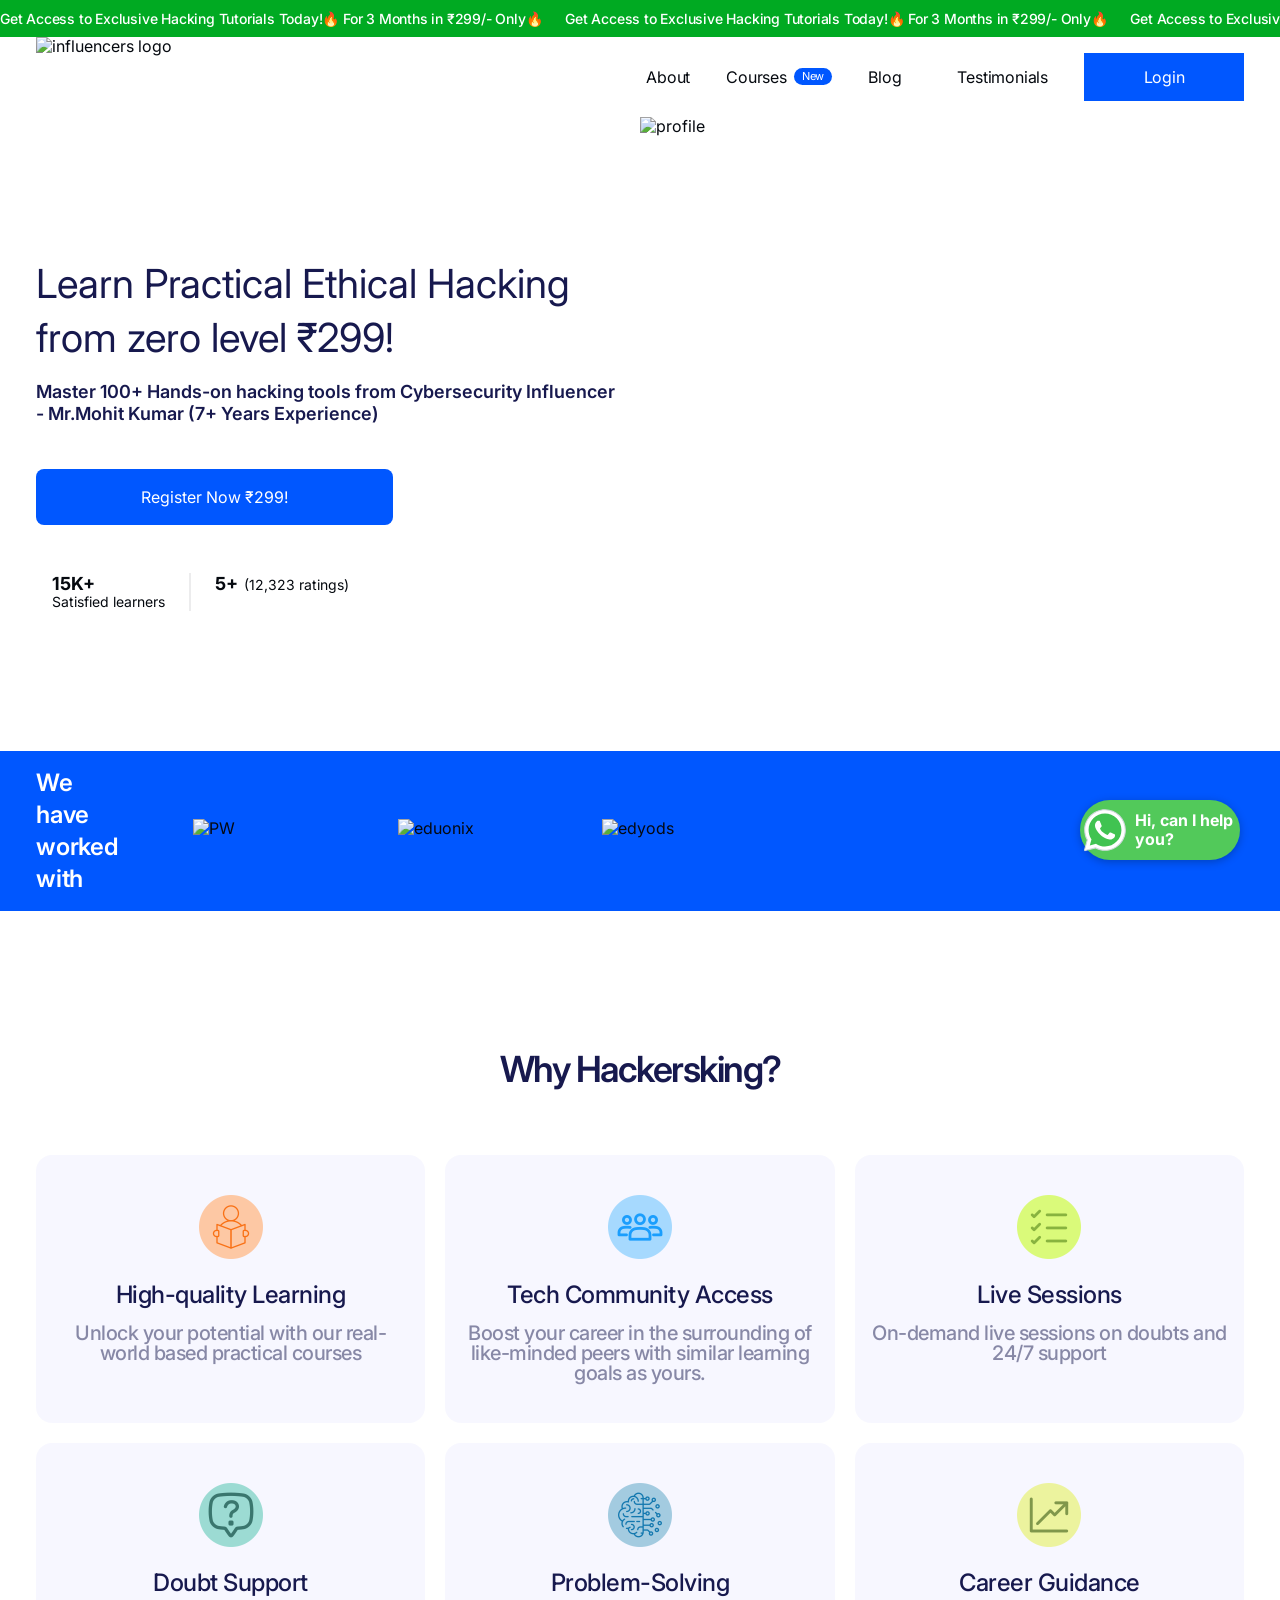
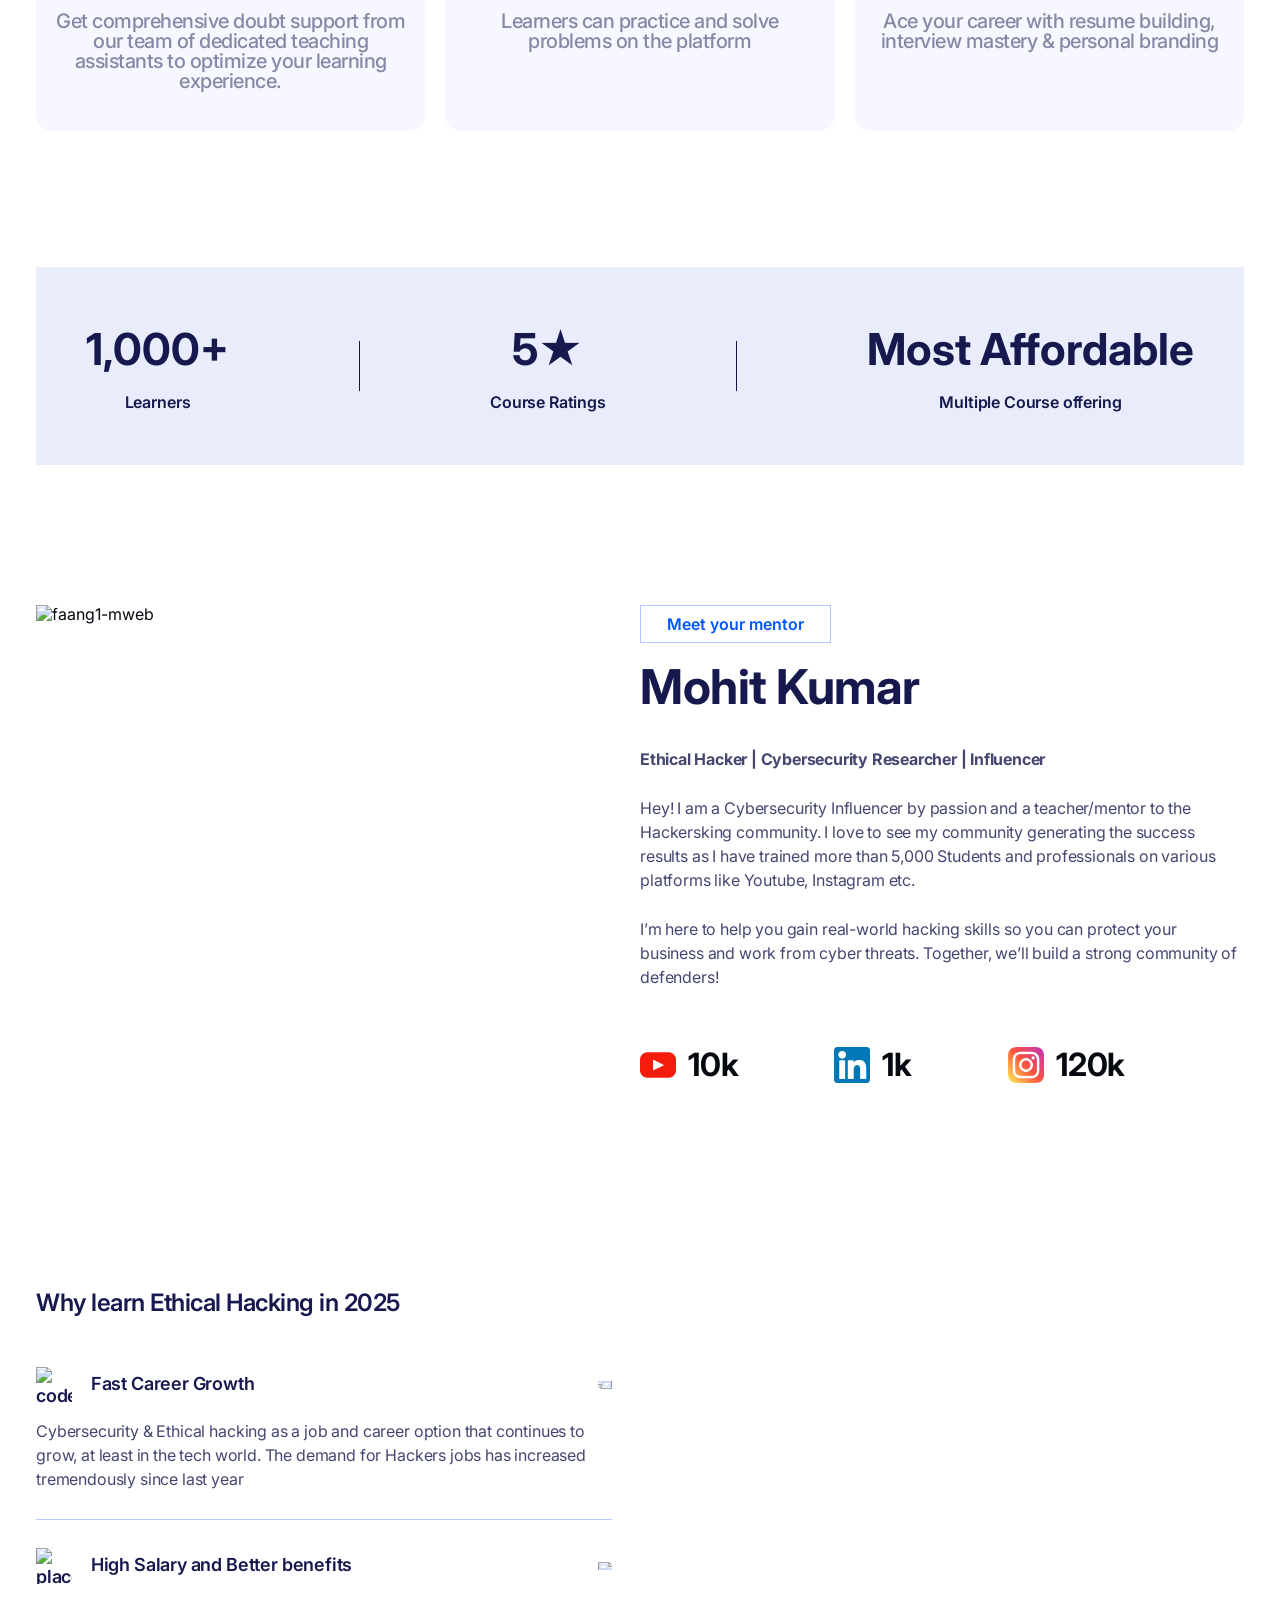
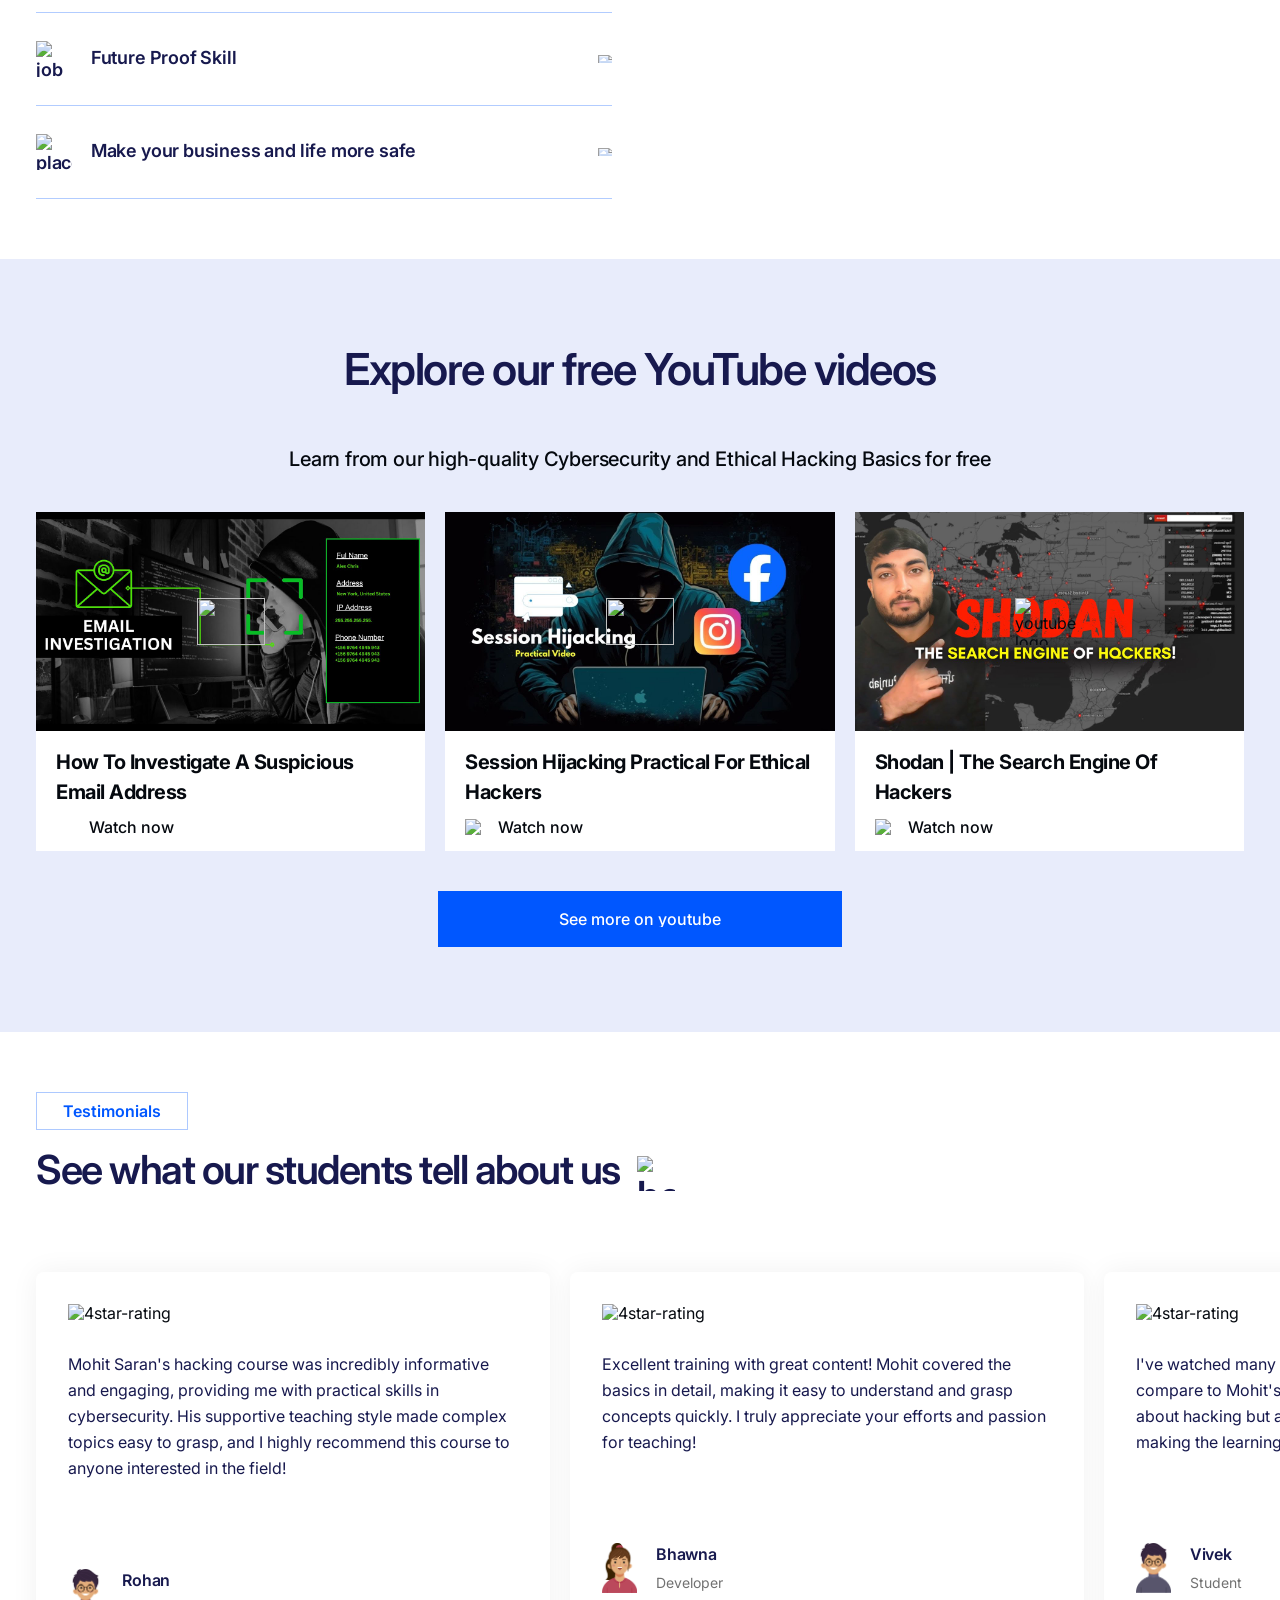
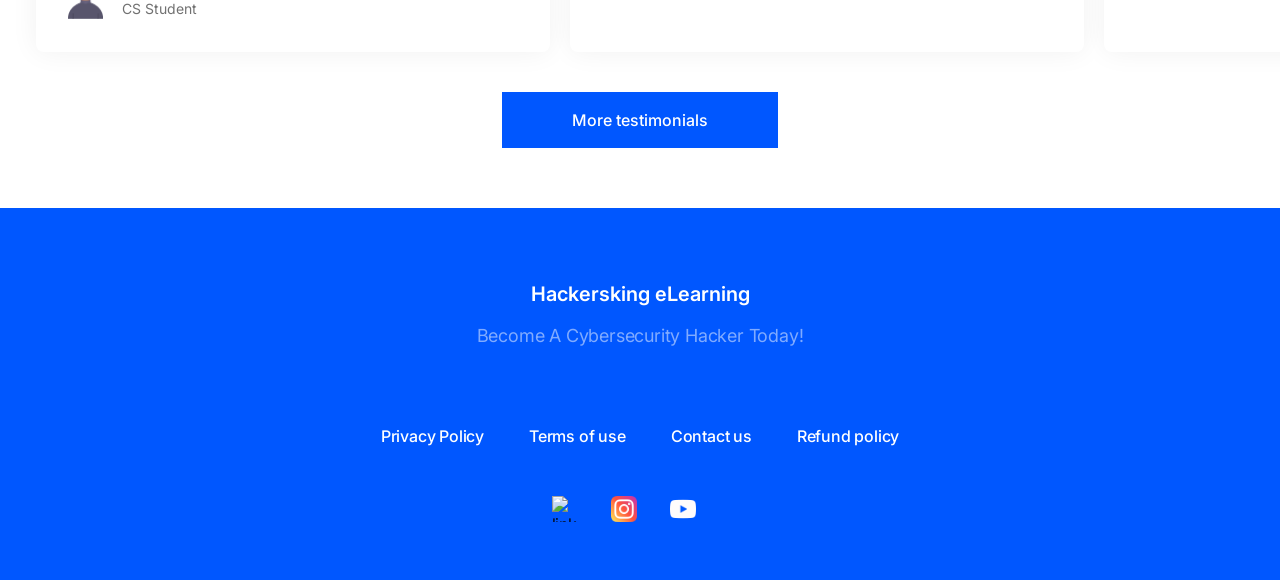
==== index.html @ f94ed94b "Update index.html" ====
<!DOCTYPE html>
<html lang="en">
  
<head>
    <meta charset="UTF-8" />
    <meta name="viewport" content="width=device-width, initial-scale=1.0" />
    <title>Hackersking eLearning</title>
    <meta name="description" content="Join the courses by Hackersking" />
    <link rel="preconnect" href="https://fonts.googleapis.com/" />
    <link rel="preconnect" href="https://fonts.gstatic.com/" crossorigin />
    <link
      rel="shortcut icon"
      href="https://hackersking.b-cdn.net/Images/icons/favicon.ico"
      type="image/x-icon"
    />
    <link href="../cdnjs.cloudflare.com/ajax/libs/flowbite/1.8.1/flowbite.min.css" rel="stylesheet" />
    <link rel="stylesheet" href="../d3fu8elvld6rb5.cloudfront.net/heydevops.in/css/tailwind.css" />
    <link rel="preconnect" href="https://fonts.googleapis.com/">
    <link rel="preconnect" href="https://fonts.gstatic.com/" crossorigin>
    <link href="https://fonts.googleapis.com/css2?family=Inter:wght@100;200;300;400;500;600;700;800;900&amp;display=swap" rel="stylesheet">

  <meta name="google-site-verification" content="NGrYbzWNH2LdvfnwURX7oG5-bm6RVlV_ql8M73663rs" />

  
</head>
  <body>
    <header class="sticky top-0 bg-white z-50">
      <div
        class="banner !ease-linear bg-green flex flex-nowrap items-center justify-center overflow-hidden"
      >
        <div class="banner-wrapper w-fit">
          <div class="flex">
            <p class="whitespace-nowrap w-fit mb-0 py-1 text-white text-14">
              Get Access to Exclusive Hacking Tutorials Today!🔥 For 3 Months in ₹299/- Only🔥
            </p>
          </div>
        </div>
        <div class="banner-wrapper w-fit">
          <div class="flex">
            <p class="whitespace-nowrap w-fit mb-0 py-1 text-white text-14">
              Get Access to Exclusive Hacking Tutorials Today!🔥 For 3 Months in ₹299/- Only🔥
            </p>
          </div>
        </div>
        <div class="banner-wrapper w-fit">
          <div class="flex">
            <p class="whitespace-nowrap w-fit mb-0 py-1 text-white text-14">
              Get Access to Exclusive Hacking Tutorials Today!🔥 For 3 Months in ₹299/- Only🔥
            </p>
          </div>
        </div>
        <div class="banner-wrapper w-fit">
          <div class="flex">
            <p class="whitespace-nowrap w-fit mb-0 py-1 text-white text-14">
              Get Access to Exclusive Hacking Tutorials Today!🔥 For 3 Months in ₹299/- Only🔥
            </p>
          </div>
        </div>
        <div class="banner-wrapper w-fit">
          <div class="flex">
            <p class="whitespace-nowrap w-fit mb-0 py-1 text-white text-14">
              Get Access to Exclusive Hacking Tutorials Today!🔥 For 3 Months in ₹299/- Only🔥
            </p>
          </div>
        </div>
      </div>
      <nav
        class="flex items-center justify-between container mt-0 relative py-1 xl:py-0"
      >
        <div>
          <a
            href="index.html"
            class="flex w-[119px] md:w-[159px] h-[60px] md:h-[80px] relative z-[999]"
          >
            <img
              src="https://hackersking.b-cdn.net/Images/icons/apple-touch-icon.png"
              alt="influencers logo"
              loading="lazy"
              class="flex"
            />
          </a>
        </div>

        <div class="nav-area">
          <button class="hamburger relative z-[999]">
            <span></span>
            <span></span>
            <span></span>
          </button>
          <ul class="md:flex items-center">
            <li class="mb-0 mr-[36px]">
              <a class="nav-link text-16" href="#about">About</a>
            </li>
            <li class="mb-0 mr-[36px]">
              <a class="nav-link text-16 flex items-center" href="membership.html">Courses<span class="px-1 bg-primary text-white rounded-2xl hidden lg:block" style="margin-left: 7px; margin-bottom: 1px; font-size: 11px;">New</span></a>
            </li>
             <li class="mb-0 mr-[56px]">
              <a class="nav-link text-16" href="https://www.hackersking.in">Blog</a>
            </li> 
            <li class="mb-0 mr-[36px]">
              <a class="nav-link text-16" href="success-stories.html">Testimonials</a>
            </li>
            <li class="block md:hidden mb-0 mr-[36px]">
              <a class="nav-link text-16 text-primary" href="membership.html">Login</a>
            </li>
            <li class="hidden md:block mb-0 button-wrapper">
              <a
                href="membership.html"
                target="_blank_"
                class="button py-[12px] px-[20px] bg-primary min-w-[160px] inline-block text-white text-16 leading-[1.5]"
              >
                <div class="relative overflow-hidden">
                  <span class="button-content"> Login</span>
                  <span class="button-content-hover"> Login</span>
                </div>
              </a>
            </li>
          </ul>
        </div>
      </nav>
    </header>
    <main>
      <section>
        <div class="container py-[60px] lg:py-0">
          <div class="grid grid-cols-1 md:grid-cols-2 ">
            <div class="flex flex-col justify-end">
              <h1 class="mb-2 px-2 text-[40px] md:text-[100px] text-headColor md:font-[400] leading-[54px] md:leading-[00px] lg:px-0 text-center md:text-left">Learn Practical Ethical Hacking from zero level ₹299!
              </h1>

              <h6 class="lg:mb-[44px] text-[18px] font-[600] text-headColor lg:pr-3 mb-3 text-center lg:text-start">
                Master 100+ Hands-on hacking tools from Cybersecurity Influencer - Mr.Mohit Kumar (7+ Years Experience)
              </h6>
              <a href="membership.html"
               <a class="lg:w-fit w-full button lg:py-[16px] py-[14px] px-[105px] rounded-lg bg-primary inline-block text-white text-16 leading-[1.5] lg:mb-5 mb-4">
  <div class="relative overflow-hidden text-center w-full">
    <span class="button-content block">Register Now ₹299!</span>
    <span class="button-content-hover">Register Now ₹299!</span>
  </div>
</a>
  
            </div>
            <div class=" md:row-span-2">
              <img src="https://hackersking.b-cdn.net/Images/Mohit.png" alt="profile"  width="994" height="1044" />
            </div>
            <div class="mt-[30px] lg:mt-0">
              <div class="flex ">
                <div class="flex flex-col-reverse lg:flex-row">
                  <img src="https://hackersking.b-cdn.net/Images/testimonials.png" alt="" />
                  <div class="flex flex-col ml-2 mb-2 lg:mb-0">
                    <h6 class="font-bold text-[20px] lg:text-18">15K+</h6>
                    <span class="font-khula lg:text-14 text-16 mt-0 whitespace-nowrap">Satisfied learners</span>
                  </div>
                </div>
                <div class="border-r-2 mx-3 border-customgrey/10"></div>
                <div class="flex flex-col">
                  <div class="flex items-start">
                    <h6 class="mr-[14px] font-bold text-[20px] lg:text-18">5+<span
                        class="text-14 font-normal ml-[6px]">(12,323 ratings) </span></h6>
  
                  </div>
                  <div class="flex gap-[2px]">
                    <img src="https://d3fu8elvld6rb5.cloudfront.net/heydevops.in/img/star.svg" alt="" />
                    <img src="https://d3fu8elvld6rb5.cloudfront.net/heydevops.in/img/star.svg" alt="" />
                    <img src="https://d3fu8elvld6rb5.cloudfront.net/heydevops.in/img/star.svg" alt="" />
                    <img src="https://d3fu8elvld6rb5.cloudfront.net/heydevops.in/img/star.svg" alt="" />
                    <img src="https://d3fu8elvld6rb5.cloudfront.net/heydevops.in/img/star.svg" alt="" />
                  </div>
                </div>
              </div>
            </div>
          </div>
        </div>
      </section>
      <!-- <section
        class="py-[60px] md:py-[64px] rigi-hero relative overflow-hidden"
      >
        <div class="container">
          <div class="w-full text-center">
              <h1
              class="text-secondary text-[40px] md:text-64 leading-[1.1] tracking-[-2px] font-semibold max-w-[720px] mx-auto"
            >
              Become DevOps Engineer In The Top Product Based Companies
            </h1>
            <p
              class="max-w-[641px] mx-auto text-sm22 md:text-16 md:leading-[1.5] text-secondary/80 mt-2 mb-4"
            >
              Our platform is dedicated to affordable, up-to-date tech education
              that delivers practical, real-life skills.
            </p>
            <div class="max-w-[404px] mx-auto">
              <a
                href=""
                target="_blank_"
              >
                <button
                  type="button"
                  class="button py-[16px] md:py-[20px] px-[10px] bg-primary w-full inline-block text-white text-16 leading-none"
                >
                  <div class="relative overflow-hidden">
                    <span class="button-content"> Start Learning</span>
                    <span class="button-content-hover"> Start Learning</span>
                  </div>
                </button>
              </a>
            </div>
            <div class="flex md:flex-col flex-col-reverse">
              <div class="flex justify-center mt-4">
                <div class="pr-[26px] md:border-r md:border-secondary/[0.12]">
                  <div class="text-center block md:flex">
                    <div
                      class="mr-[10px] text-secondary text-32 md:text-[24px] leading-[1.25] md:leading-none font-bold md:font-semibold"
                    >
                      15k
                    </div>
                    <img
                      src="https://d3fu8elvld6rb5.cloudfront.net/heydevops.in/img/rigi/group.png"
                      alt="group"
                      width="90"
                      height="26"
                      loading="lazy"
                      class="hidden md:block"
                    />
                  </div>
                  <p
                    class="mb-[7px] md:mb-0 mt-[12px] md:mt-[10px] text-base2 text-secondary/80"
                  >
                    Satisfied learners
                  </p>
                  <img
                    src="https://d3fu8elvld6rb5.cloudfront.net/heydevops.in/img/rigi/group.png"
                    alt="group"
                    width="90"
                    height="26"
                    loading="lazy"
                    class="md:hidden block mx-auto"
                  />
                </div>
                <div class="pl-[26px]">
                  <div class="text-center block md:flex">
                    <div
                      class="mr-[10px] text-secondary text-32 md:text-[24px] leading-[1.25] md:leading-none font-bold md:font-semibold"
                    >
                      4.7
                    </div>
                    <img
                      src="https://d3fu8elvld6rb5.cloudfront.net/heydevops.in/img/rigi/4star-rating.svg"
                      alt="4star-rating"
                      width="90"
                      height="26"
                      loading="lazy"
                      class="hidden md:block"
                    />
                  </div>
                  <p
                    class="mb-[7px] md:mb-0 mt-[12px] md:mt-[10px] text-base2 text-secondary/80"
                  >
                    Average ratings
                  </p>
                  <img
                    src="https://d3fu8elvld6rb5.cloudfront.net/heydevops.in/img/rigi/4star-rating.svg"
                    alt="4star-rating"
                    width="90"
                    height="26"
                    loading="lazy"
                    class="md:hidden block mx-auto"
                  />
                </div>
              </div>
              <div class="mt-3 md:mt-[100px] max-w-[1030px] mx-auto">
                <picture>
                  <source
                    media="(min-width:768px)"
                    srcset="https://d3fu8elvld6rb5.cloudfront.net/heydevops.in/img/praveen.webp"
                    width="1030"
                    height="526"
                  />
                  <img
                    src="https://d3fu8elvld6rb5.cloudfront.net/heydevops.in/img/praveen.webp"
                    width="343"
                    height="255"
                    class="mx-auto"
                    alt="hero-influencer"
                    loading="lazy"
                  />
                </picture>
              </div>
            </div>
          </div>
        </div>
      </section> -->
      <section class="bg-primary overflow-hidden">
        <div class="container">
          <div class="flex items-center py-[20px] md:py-2">
            <div
              class="text-base font-semibold md:text-xl text-white mr-[40px]"
            >
            We have worked with
            </div>

            <div class="w-full">
              <div
                class="logo-slider !ease-linear flex items-center justify-center" 
                >
                
              <div class="item">
                  <div class="flex justify-center items-center">
                    <img
                      src="https://hackersking.b-cdn.net/Images/Brands-logo/PW-logo.png"
                      loading="lazy"
                      class="max-w-[100px] md:max-w-[140px]"
                      width="114"
                      height="25"
                      alt="PW"
                    />
                  </div>
                </div>
                
                <div class="item">
                  <div class="flex justify-center items-center">
                    <img
                      src="https://hackersking.b-cdn.net/Images/Brands-logo/eduonix-logo.png"
                      loading="lazy"
                      class="max-w-[100px] md:max-w-[140px]"
                      width="114"
                      height="25"
                      alt="eduonix"
                    />
                  </div>
                </div>

                <div class="item">
                  <div class="flex justify-center items-center">
                    <img
                      src="https://hackersking.b-cdn.net/Images/Brands-logo/edyoda-logo.png"
                      loading="lazy"
                      class="max-w-[100px] md:max-w-[140px]"
                      width="114"
                      height="25"
                      alt="edyods"
                    />
                  </div>
                </div>
              </div>
            </div>
          </div>
        </div>
      </section>
      <section
      class="bg-white py-5 md:py-[120px] scrollspy-section"
          id="masterclass"
        >
          <div class="container text-primary">
            <h2
            
              class="text-xl md:text-3.6xl md:mt-2 mt-[24px] text-center text-secondary"
            >
              Why Hackersking?
            </h2>
            <!-- <div
              class="text-base2.5 text-center text-white/60 max-w-[610px] mx-auto"
            >
              Join our Masterclass Courses for Finance and Stocks and take a
              decisive step towards achieving your financial goals.
            </div> -->
            <div
              class="grid mt-4 md:mt-6 grid-cols-1 md:grid-cols-3 gap-2 md:gap-[20px]"
            >
              <div
                class="px-2 py-3 md:py-[40px] bg-[#B0ABF9]/10 text-center rounded-2xl"
              >
                <img
                  src="../d3fu8elvld6rb5.cloudfront.net/heydevops.in/img/book-copy.png"
                  alt="learning"
                  loading="lazy"
                  width="88"
                  height="88"
                  class="md:w-[64px] w-6 h-6 md:h-[64px] mb-[12px] md:mb-3 mx-auto"
                />
                <div
                  class="text-16 md:text-[24px] leading-none mb-2 font-medium tracking-[-0.5px] text-secondary"
                >
                  High-quality Learning
                </div>
                <p
                  class="text-14 md:text-20 leading-none mb-0 font-medium tracking-[-0.5px] text-secondary/50"
                >
                Unlock your potential with our real-world based practical courses
                </p>
              </div>
              <div
                class="px-2 py-3 md:py-[40px] bg-[#B0ABF9]/10 text-center rounded-2xl"
              >
                <img
                  src="../d3fu8elvld6rb5.cloudfront.net/heydevops.in/img/community.png"
                  alt="manage-finance"
                  loading="lazy"
                  width="88"
                  height="88"
                  class="md:w-[64px] w-6 h-6 md:h-[64px] mb-[12px] md:mb-3 mx-auto"
                />
                <div
                  class="text-14 md:text-[24px] leading-none mb-2 font-medium tracking-[-0.5px] text-secondary"
                >
                Tech Community Access
                </div>
                <p
                  class="text-12 md:text-20 leading-none mb-0 font-medium tracking-[-0.5px] text-secondary/50"
                >
                Boost your career in the surrounding of like-minded peers
                with similar learning goals as yours.
                </p>
              </div>
              <div
                class="px-2 py-3 md:py-[40px] bg-[#B0ABF9]/10 text-center rounded-2xl"
              >
                <img
                  src="../d3fu8elvld6rb5.cloudfront.net/heydevops.in/img/list-check.png"
                  alt="manage-finance"
                  loading="lazy"
                  width="88"
                  height="88"
                  class="md:w-[64px] w-6 h-6 md:h-[64px] mb-[12px] md:mb-3 mx-auto"
                />
                <div
                  class="text-16 md:text-[24px] leading-none mb-2 font-medium tracking-[-0.5px] text-secondary"
                >
                  Live Sessions
                </div>
                <p
                  class="text-12 md:text-20 leading-none mb-0 font-medium tracking-[-0.5px] text-secondary/50"
                >
                  On-demand live sessions on doubts and 24/7 support
                </p>
              </div>
              <div
                class="px-2 py-3 md:py-[40px] bg-[#B0ABF9]/10 text-center rounded-2xl"
              >
                <img
                  src="../d3fu8elvld6rb5.cloudfront.net/heydevops.in/img/support.png"
                  alt="manage-finance"
                  loading="lazy"
                  width="88"
                  height="88"
                  class="md:w-[64px] w-6 h-6 md:h-[64px] mb-[12px] md:mb-3 mx-auto"
                />
                <div
                  class="text-16 md:text-[24px] leading-none mb-2 font-medium tracking-[-0.5px] text-secondary"
                >
                  Doubt Support
                </div>
                <p
                  class="text-12 md:text-20 leading-none mb-0 font-medium tracking-[-0.5px] text-secondary/50"
                >
                  Get comprehensive doubt support from our team of dedicated
                  teaching assistants to optimize your learning experience.
                </p>
              </div>
              <div
                class="px-2 py-3 md:py-[40px] bg-[#B0ABF9]/10 text-center rounded-2xl"
              >
                <img
                  src="../d3fu8elvld6rb5.cloudfront.net/heydevops.in/img/brain-circuit.png"
                  alt="manage-finance"
                  loading="lazy"
                  width="88"
                  height="88"
                  class="md:w-[64px] w-6 h-6 md:h-[64px] mb-[12px] md:mb-3 mx-auto"
                />
                <div
                  class="text-16 md:text-[24px] leading-none mb-2 font-medium tracking-[-0.5px] text-secondary"
                >
                  Problem-Solving
                </div>
                <p
                  class="text-12 md:text-20 leading-none mb-0 font-medium tracking-[-0.5px] text-secondary/50"
                >
                  Learners can practice and solve problems on the platform
                </p>
              </div>
              <div
                class="px-2 py-3 md:py-[40px] bg-[#B0ABF9]/10 text-center rounded-2xl"
              >
                <img
                  src="../d3fu8elvld6rb5.cloudfront.net/heydevops.in/img/grow.png"
                  alt="manage-finance"
                  loading="lazy"
                  width="88"
                  height="88"
                  class="md:w-[64px] w-6 h-6 md:h-[64px] mb-[12px] md:mb-3 mx-auto"
                />
                <div
                  class="text-16 md:text-[24px] leading-none mb-2 font-medium tracking-[-0.5px] text-secondary"
                >
                  Career Guidance
                </div>
                <p
                  class="text-12 md:text-20 leading-none mb-0 font-medium tracking-[-0.5px] text-secondary/50"
                >
                  Ace your career with resume building, interview mastery &
                  personal branding
                </p>
              </div>
            </div>
          </div>
        </section>
        <div class="container">
          <div
            class="grid bg-seashell grid-cols-2 md:flex mt-[40px] md:mt-2 md:px-4 md:py-4 md:items-center md:justify-center gap-[20px] md:gap-0 text-center flex-wrap"
          >
            <div class="flex flex-col items-center max-w-[160px] p-[18px] md:max-w-full card">
              <div class="text-2.6xl md:text-4.6xl text-secondary font-extrabold">1,000+</div>
              <div class="text-base2.5 text-secondary mt-1"> Learners</div>
            </div>
            <div
              class="bg-secondary mx-auto w-[1px] h-[50px] mx-[100px] hidden md:block"
            ></div>
            <div class="flex flex-col items-center max-w-[160px]  p-[18px]  md:max-w-full card">
              <div class="text-2.6xl md:text-4.6xl text-secondary font-extrabold">5&#9733;</div>
              <div class="text-base2.5 text-secondary mt-1">
                Course Ratings
              </div>
            </div>
            <div
              class="bg-secondary mx-auto w-[1px] h-[50px] mx-[100px] hidden md:block"
            ></div>
            
            <div class="flex flex-col items-center max-w-[160px]  p-[18px]  md:max-w-full card">
              <div class="text-2.6xl md:text-4.6xl text-secondary font-extrabold">Most Affordable</div>
              <div class="text-base2.5 text-secondary mt-1">
                Multiple Course offering
              </div>
            </div>
          </div>
        </div>
      <section
        class="pt-5 md:pt-[140px] pb-6 md:pb-[30px] scrollspy-section"
        id="about"
      >
        <div class="container">
          <div class="flex justify-between md:flex-row flex-col-reverse">
            <div class="w-full md:w-2/5">
              <picture>
                <source
                  media="(min-width:768px)"
                  srcset="https://hackersking.b-cdn.net/Images/Mohit-Hero-Image.png"
                  width="505"
                  height="618"
                />
                <img
                  src="https://hackersking.b-cdn.net/Images/Mohit-Hero-Image.png"
                  width="343"
                  height="256"
                  class="mx-auto"
                  alt="faang1-mweb"
                  loading="lazy"
                />
              </picture>
            </div>
            <div class="w-full md:w-1/2">
              <div
                class="py-[10px] px-[26px] text-16 leading-none font-semibold text-primary border border-primary/[0.32] inline-block"
              >
              Meet your mentor
              </div>
              <h2
                class="mt-2 mb-[40px] md:mb-4 text-xl tracking-[-0.5px] md:text-4.8xl text-secondary"
              >
              Mohit Kumar
              </h2>
              <p class="font-bold text-secondary/80">Ethical Hacker | Cybersecurity Researcher | Influencer </p>
              <div class="hidden md:block">
                <p class="text-base text-secondary/80">
                  Hey! I am a Cybersecurity Influencer by passion and a teacher/mentor to the Hackersking community. I love to see my community generating the success results as I have trained more than 5,000 Students and professionals on various platforms like Youtube, Instagram etc. 
                </p>
                <p class="text-base text-secondary/80">
                  I’m here to help you gain real-world hacking skills so you can protect your business and work from cyber threats. Together, we’ll build a strong community of defenders!
                </p>
                
                <!-- <p class="text-base text-secondary/80">
                  Mentored from freshers to 14+ years of experience Managers"
                </p> -->
                <div class="flex mt-[52px]">
                  <div class="flex items-center mr-5 flex-shrink">
                    <a
                      href="https://www.youtube.com/@hackersking101/featured"
                      target="_blank"
                      class="flex items-center mr-5 flex-shrink"
                    >
                      <img
                        class="w-4 md:w-[36px]"
                        loading="lazy"
                        width="36"
                        height="36"
                        src="../d3fu8elvld6rb5.cloudfront.net/heydevops.in/img/rigi/youtube.png"
                        alt="youtube"
                      />
                      <p
                        class="mb-0 ml-[12px] text-24 md:text-32 leading-[1.3] md:leading-[1.5] font-bold"
                      >
                        10k
                      </p>
                    </a>
                  </div>
                  <div class="flex items-center mr-5 flex-shrink">
                    <a
                      href="https://www.linkedin.com/in/mohit-saran0/"
                      target="_blank"
                      class="flex items-center mr-5 flex-shrink"
                    >
                      <img
                        class="w-4 md:w-[36px]"
                        loading="lazy"
                        width="36"
                        height="36"
                        src="../d3fu8elvld6rb5.cloudfront.net/heydevops.in/img/rigi/linkedin.png"
                        alt="linkedin"
                      />
                      <p
                        class="mb-0 ml-[12px] text-24 md:text-32 leading-[1.3] md:leading-[1.5] font-bold"
                      >
                        1k
                      </p>
                    </a>
                  </div>
                  <!-- <div class="flex items-center mr-5 flex-shrink">
                    <img
                      class="w-4 md:w-[36px]"
                      loading="lazy"
                      width="36"
                      height="36"
                      src="https://d3fu8elvld6rb5.cloudfront.net/heydevops.in/img/rigi/instagram.png"
                      alt="instagram"
                    />
                    <p
                      class="mb-0 ml-[12px] text-24 md:text-32 leading-[1.3] md:leading-[1.5] font-bold"
                    >
                      60k
                    </p>
                  </div> -->
                  <div class="flex items-center flex-shrink-0">
                    <a
                      href="https://instagram.com/hackersking.in"
                      target="_blank"
                      class="flex items-center mr-5 flex-shrink"
                    >
                      <img
                        class="w-4 md:w-[36px]"
                        loading="lazy"
                        width="36"
                        height="36"
                        src="d3fu8elvld6rb5.cloudfront.net/heydevops.in/img/instagram.png"
                        alt="instagram"
                      />
                      <p
                        class="mb-0 ml-[12px] text-24 md:text-32 leading-[1.3] md:leading-[1.5] font-bold"
                      >
                        120k
                      </p>
                    </a>
                  </div>
                </div>
              </div>
            </div>
          </div>
          <!--
          <div class="block md:hidden mt-4">
            <p class="text-base text-secondary/80">
            Hey! I am a youtuber by passion and a teacher/mentor to the DevOps community. I love to see my community generating the success results as I have trained more than 15,000 devops professionals on various platforms like Youtube, Linkedin, Upgrad etc. 
          </p>
          <p class="text-base text-secondary/80">
            My mission is to help professionals like you to make sure you are also getting into your dream organizations. 
          </p>
          <p class="text-base text-secondary/80">
            Cracked interviews at top brands such as
          </p>
          <div class="grid grid-cols-3 items-center gap-1">
            <img src="../d3fu8elvld6rb5.cloudfront.net/heydevops.in/img/391-3915457_informatica-logo-png-transparent-png.png" height="30" width="65" alt="">
            <img src="../d3fu8elvld6rb5.cloudfront.net/heydevops.in/img/Effective_Programming_for_America_logo.svg.png" height="30" width="65" alt="">
            <img src="../d3fu8elvld6rb5.cloudfront.net/heydevops.in/img/png-transparent-logo-amazon-com-brand-flipkart-others-text-orange-logo.png" height="30" width="65" alt="">
            <img src="../d3fu8elvld6rb5.cloudfront.net/heydevops.in/img/png-transparent-paytm-standalone-hd-logo.png" height="30" width="65" alt="">
            <img src="../d3fu8elvld6rb5.cloudfront.net/heydevops.in/img/pngimg.com%20-%20microsoft_PNG20.png" height="30" width="65" alt="">
            <img src="../d3fu8elvld6rb5.cloudfront.net/heydevops.in/img/SAP_logo.png"  height="30" width="65" alt="">
            <img src="../d3fu8elvld6rb5.cloudfront.net/heydevops.in/img/Walmart_logo.svg.png"height="30" width="65" alt="">
          </div>
            <!-- <p class="text-base text-secondary/80 mb-0">
              45K+ family on LinkedIn
            </p>
            <p class="text-base text-secondary/80 mb-0">
              DevOps Speaker at various universities like VIT
            </p>
            <p class="text-base text-secondary/80 mb-0">
              Mentored from freshers to 14+ years of experience Managers
            </p> -->
           <div class="flex mt-5 flex-wrap md:hidden"> <!-- Hide on md and larger screens -->  
  <div class="flex items-center mr-[78px] mb-[28px] flex-shrink">  
    <a  
      href="https://www.youtube.com/@hackersking101/featured"  
      target="_blank"  
      class="flex items-center mr-5 flex-shrink"  
    >  
      <img  
        class="w-4 md:w-[36px]"  
        loading="lazy"  
        width="36"  
        height="36"  
        src="../d3fu8elvld6rb5.cloudfront.net/heydevops.in/img/rigi/youtube.png"  
        alt="youtube"  
      />  
      <p  
        class="mb-0 ml-[12px] text-24 md:text-32 leading-[1.3] md:leading-[1.5] font-bold"  
      >  
        10k  
      </p>  
    </a>  
  </div>  
  <div class="flex items-center mb-[28px] flex-shrink">  
    <a  
      href="https://www.linkedin.com/in/mohit-saran0/"  
      target="_blank"  
      class="flex items-center mr-5 flex-shrink"  
    >  
      <img  
        class="w-4 md:w-[36px]"  
        loading="lazy"  
        width="36"  
        height="36"  
        src="../d3fu8elvld6rb5.cloudfront.net/heydevops.in/img/rigi/linkedin.png"  
        alt="linkedin"  
      />  
      <p  
        class="mb-0 ml-[12px] text-24 md:text-32 leading-[1.3] md:leading-[1.5] font-bold"  
      >  
        1k  
      </p>  
    </a>  
  </div>  
  <div class="flex items-center mr-[78px] mb-[28px] flex-shrink">  
    <a  
      href="https://instagram.com/hackersking.in"  
      target="_blank"  
      class="flex items-center mr-5 flex-shrink"  
    >  
      <img  
        class="w-4 md:w-[36px]"  
        loading="lazy"  
        width="36"  
        height="36"  
        src="../d3fu8elvld6rb5.cloudfront.net/heydevops.in/img/instagram.png"  
        alt="instagram"  
      />  
      <p  
        class="mb-0 ml-[12px] text-24 md:text-32 leading-[1.3] md:leading-[1.5] font-bold"  
      >  
        120k  
      </p>  
    </a>  
  </div>  
</div>
              <!-- <div class="flex items-center mb-[28px] flex-shrink-0">
                <a href="https://instagram.com/parmardarshil07" target="_blank" class="flex items-center mr-5 flex-shrink">
                <img
                  class="w-4 md:w-[36px]"
                  loading="lazy"
                  width="36"
                  height="36"
                  src="https://d3fu8elvld6rb5.cloudfront.net/heydevops.in/img/rigi/instagram.png"
                  alt="instagram"
                />
                <p
                  class="mb-0 ml-[12px] text-24 md:text-32 leading-[1.3] md:leading-[1.5] font-bold"
                >
                  11k
                </p>
                </a>
              </div> -->
            </div>
          </div>
          <!-- <div class="overflow-x-scroll md:overflow-hidden">
            <div
              class="flex flex-nowrap mt-5 md:mt-7 min-w-max gap-[12px] md:gap-[20px]"
            >
              <div class="w-[33%] flex-shrink">
                <img
                  class="w-[162px] md:w-[400px]"
                  src="https://d3fu8elvld6rb5.cloudfront.net/heydevops.in/img/rigi/faang2.webp"
                  alt="faang2"
                  width="400"
                  height="302"
                  loading="lazy"
                />
              </div>
              <div class="w-[33%] flex-shrink">
                <img
                  class="w-[162px] md:w-[400px]"
                  src="https://d3fu8elvld6rb5.cloudfront.net/heydevops.in/img/rigi/faang3.webp"
                  alt="faang3"
                  width="400"
                  height="302"
                  loading="lazy"
                />
              </div>
              <div class="w-[33%] flex-shrink">
                <img
                  class="w-[162px] md:w-[400px]"
                  src="https://d3fu8elvld6rb5.cloudfront.net/heydevops.in/img/rigi/faang4.webp"
                  alt="faang4"
                  width="400"
                  height="302"
                  loading="lazy"
                />
              </div>
            </div>
          </div> -->
        </div>
      </section>
  

             <!-- <div
          class="flex md:flex-row justify-center flex-col md:mt-6 mt-[40px] gap-5"
        > -->
          <!-- <div class="mt-4 md:mt-0 w-full md:w-[677px] order-2 md:order-0">
            <div
              class="py-[10px] px-[26px] text-16 leading-none font-semibold text-primary border border-primary/[0.32] inline-block"
            >
            Course
            </div>
            <h2 class="text-xl md:text-3.6xl md:mt-2 mt-[24px]">
              THE ULTIMATE DEVOPS JOB READY COURSE
            </h2>
            <div class="mt-5">
              <p
                class="text-18 leading-[1.44] md:text-20 md:leading-[1.40] font-semibold"
              >
                Why should you take this course?
              </p>
              <div
                class="mt-[14px] md:mt-3 mb-[15px] md:mb-4 py-3 px-[18px] md:px-[26px] bg-primary/[0.12] border border-primary/20"
              >
                <ul class="zap-list">
                  <li class="text-secondary/80">
                    This course is made with the thought to make every IT person a DevOps Engineer. This course is tailored with real time scenarios which can help you land in your dream job as similar to my other students who already have got placed in companies like<span class="font-bold text-secondary"
                    > WALMART, ZYNGA, AIRTEL, DELOITTE ,TECHOLUTION, NEC, INFOSYS, KASEYA, HEXAWARE, NATIONAL BANK OF AMERICA, INFOSYS, SAPIENT, DXC</span
                    > etc.
                  </li>
                  <li>
                    In-Depth
                    <span class="font-bold text-secondary"
                      >Dimension Modelling</span
                    >
                    guide
                  </li>
                  <li>
                    Learn key concepts
                    <span class="font-bold text-secondary">
                      SDC Types & Surrogate Key</span
                    >
                  </li>
                  <li>
                    Snowflake vs Star Schema
                  </li>
                  <li>
                    DataLake vs Data Warehouse
                  </li>
                  <li>
                    Building ETL Pipeline
                  </li>
                  <li>
                    Modern Database Snowflake Deep-Dive
                  </li>
                  <li>
                    Complete End-To-End Projects using Snowflake, Python & Cloud
                  </li>
                </ul>
              </div>
              <div
                class="md:pt-4 md:pb-3 md:px-[26px] py-3 px-3 bg-secondary special-discount relative overflow-hidden"
              >
                <div class="flex md:flex-row flex-col relative z-[1]">
                  <div class="w-full md:w-3/5">
                    <div class="text-orange uppercase text-small">
                      Special Discount
                    </div>
                    <h3
                      class="text-xl-small leading-[1.30] md:text-xl-small text-white mt-[26px] md:mt-[29px] mb-[12px] md:mb-[6px]"
                    >
                      Get
                      <span class="font-bold text-purple">60% Off</span> on
                      this course
                    </h3>
                    <p class="mb-0 text-sm22 font-normal text-white/[0.51]">
                      Offer
                      <span class="text-white font-medium"
                        >valid till 7th September</span
                      >, and price will be increased
                    </p>
                  </div>
                  <div
                    class="w-full md:w-2/5 flex flex-row md:flex-col justify-between items-end"
                  >
                    <div
                      class="py-[6px] max-w-fit px-[10px] md:px-[16px] text-12 md:text-14 leading-[1.5] md:leading-[1.71] font-semibold text-white border border-purple inline-block"
                    >
                      Save upto ₹3,000
                    </div>
                    <div
                      class="flex md:flex-row flex-col items-end md:justify-end md:mt-[37px]"
                    >
                      <div
                        class="text-base md:mr-1 line-through text-white/50"
                      >
                        ₹4,999
                      </div>
                      <div
                        class="text-32 leading-[1.25] font-bold text-white"
                      >
                        ₹1,999
                      </div>
                    </div>
                  </div>
                </div>
                <div
                  class="bg-primary py-[12px] md:py-2 px-[15px] md:px-2 mt-4 relative z-[1]"
                >
                  <div
                    class="flex justify-between items-start md:items-center md:flex-row flex-col"
                  >
                    <div class="mb-[18px] md:mb-0">
                      <div
                        class="text-12 leading-[1.5] font-medium text-white/[0.49]"
                      >
                        Offer ends in:
                      </div>
                      <p class="text-base3.5 mb-0 text-white">
                        Limited seats available
                      </p>
                    </div>
                    <div class="flex gap-[6px] md:gap-[10px]">
                      <div
                        class="bg-white pt-[6px] pb-1 flex flex-col w-[62px] md:w-[76px] h-[57px] items-center"
                      >
                        <h3
                          class="text-secondary text-20 leading-[1.35] font-bold days-container"
                        >
                          00
                        </h3>
                        <p
                          class="text-secondary/60 text-12 leading-none font-medium"
                        >
                          Days
                        </p>
                      </div>
                      <div
                        class="bg-white pt-[6px] pb-1 flex flex-col w-[62px] md:w-[76px] h-[57px] items-center"
                      >
                        <h3
                          class="text-secondary text-20 leading-[1.35] font-bold hours-container"
                        >
                          00
                        </h3>
                        <p
                          class="text-secondary/60 text-12 leading-none font-medium"
                        >
                          Hours
                        </p>
                      </div>
                      <div
                        class="bg-white pt-[6px] pb-1 flex flex-col w-[62px] md:w-[76px] h-[57px] items-center"
                      >
                        <h3
                          class="text-secondary text-20 leading-[1.35] font-bold minutes-container"
                        >
                          00
                        </h3>
                        <p
                          class="text-secondary/60 text-12 leading-none font-medium"
                        >
                          Mins
                        </p>
                      </div>
                      <div
                        class="bg-white pt-[6px] pb-1 flex flex-col w-[62px] md:w-[76px] h-[57px] items-center"
                      >
                        <h3
                          class="text-secondary text-20 leading-[1.35] font-bold seconds-container"
                        >
                          00
                        </h3>
                        <p
                          class="text-secondary/60 text-12 leading-none font-medium"
                        >
                          Secs
                        </p>
                      </div>
                    </div>
                  </div>
                </div>
              </div>
            </div>
          </div> -->
          <!-- <div
            class="w-full md:w-auto mt-[28px] md:mt-0 order-1 md:order-2"
          >
            <div class="flex flex-col md:flex-row  md:border md:border-secondary/[0.24]">
              <div>
                <img
                  src="https://d3fu8elvld6rb5.cloudfront.net/heydevops.in/img/DevopsHero-Course.webp"
                  alt="best-course"
                  loading="lazy"
                  width="505"
                  height="276"
                />
              </div>
              <div class="pt-[24px] md:py-4 md:px-4">
                <div
                  class="text-secondary/50 text-sm22 font-medium tracking-[1.5px]"
                >
                  LIVE CLASS
                </div>
                <h3 class="text-secondary text-base3 mt-1 mb-[16px] md:mb-3">
                  Batch 4 - THE ULTIMATE DEVOPS JOB READY COURSE
                </h3>
                <div class="flex justify-between items-center">
                  <div class="flex items-center">
                    <div
                      class="text-32 leading-[1.18] font-bold md:text-4.8xl text-primary mr-[10px] md:mr-2"
                    >
                      ₹5,000
                    </div> -->
                    <!-- <div
                      class="text-18 leading-[1.20] md:text-xl font-medium text-secondary/50 line-through"
                    >
                      ₹4,299
                    </div> -->
                  <!-- </div> -->
                  <!-- <div
                    class="py-[10px] px-[23px] text-base3 md:text-xl font-bold bg-secondary text-white"
                  >
                    70% OFF
                  </div> -->
                <!-- </div>
                <div class="my-[40px] md:mt-3 md:mb-5">
                  <p
                    class="text-base font-medium text-secondary/50 md:mb-[20px] mb-2"
                  >
                    Course Includes:
                  </p>
                  <ul class="greentick-list">
                    <li class="mb-0">60+ hours of LIVE content, Live doubt session after each class and doubt support on
                      discord</li> -->
                    <!-- <li class="mb-0">
                      
                    </li> -->
                    <!-- <li class="mb-0">Industry level real world projects, 12+ Real time projects</li> -->
                    <!-- <li class="mb-0"></li> -->
                    <!-- <li class="mb-0">
                      3+ hours of core teaching with Projects discussion, Career & Interview Preparation guidance
                    </li>
                    <li class="mb-0"> 2 Bonus session on Resume & Personal Branding, Certificate of completion</li> -->
                    <!-- <li class="mb-0">
                     
                    </li> -->
                    <!-- <li class="mb-0">
                     
                    </li> -->
                  <!-- </ul>
                </div>
                <a
                  href=""
                  target="_blank"
                >
                  <button
                    type="button"
                    class="button py-[20px] px-[10px] bg-primary text-white w-full text-16 leading-none font-semibold"
                  >
                    <div class="relative overflow-hidden">
                      <span class="button-content"
                        >Book your seat for ₹5,000</span
                      >
                      <span class="button-content-hover"
                        >Book your seat for ₹5,000</span
                      >
                    </div>
                  </button>
                </a>
              </div> -->
            <!-- </div>
          </div> -->
        <!-- </div> -->
      </div>
    </section>
    <!-- <section class="bg-seashell py-4 md:pt-[82px] md:pb-[85px]">
      <div class="container">
        <h2
          class="text-secondary mb-3 md:mb-[50px] text-xl md:text-4.5xl text-center max-w-full md:max-w-container mx-auto"
        >
          Upcomming Courses
        </h2>
        <p
          class="text-[17px] md:text-20 leading-[1.28] text-center max-w-full md:max-w-container mx-auto"
        >
        With more than 30k Subscribers on YouTube, learn from our high quality devops playlist and clear your concepts
        </p>
        <div class="grid grid-cols-1 md:grid-cols-2 gap-4 mt-[40px] md:px-[26px] ">
          ---- editing----
          
          <div class="bg-white rounded-[20px] overflow-hidden">
            <div class="relative">
              <img
                src="https://d3fu8elvld6rb5.cloudfront.net/heydevops.in/img/playlist1_praveen.jpg"
                alt="youtube1 thumbnail"
                width="400"
                height="254"
                class="w-full"
              />
              <div
                class="flex items-center justify-center absolute top-0 w-full h-full left-0 right-0"
              >
                <img
                  src="https://d3fu8elvld6rb5.cloudfront.net/heydevops.in/img/youtube.svg"
                  alt="youtube logo"
                  width="68"
                  height="47"
                  loading="lazy"
                  class="w-[68px] h-[47px]"
                />
              </div>
            </div>
            <div
              class="px-2 mb-2 md:px-[20px] pt-2 text-darkbluemagenta"
            >
              <h3
                class="text-20 leading-[1.5] font-bold tracking-[-0.5px] mb-[12px]"
              >
              BOOTCAMP
              </h3>
              <a
                  href=""
                  target="_blank"
                >
                  <button
                    type="button"
                    class="button py-[16px] px-[10px] bg-primary text-white w-full text-16 leading-none font-semibold"
                  >
                    <div class="relative overflow-hidden">
                      <span class="button-content">
                        Register your interest &#x2192;
                      </span>
                      <span class="button-content-hover"
                        >Register your interest &#x2192;</span
                      >
                    </div>
                  </button>
                </a>
            </div>
          </div>

          <div class="bg-white rounded-[20px] overflow-hidden">
            <div class="relative">
              <img
                src="https://d3fu8elvld6rb5.cloudfront.net/heydevops.in/img/playlist1_praveen.jpg"
                alt="youtube1 thumbnail"
                width="400"
                height="254"
                class="w-full"
              />
              <div
                class="flex items-center justify-center absolute top-0 w-full h-full left-0 right-0"
              >
                <img
                  src="https://d3fu8elvld6rb5.cloudfront.net/heydevops.in/img/youtube.svg"
                  alt="youtube logo"
                  width="68"
                  height="47"
                  loading="lazy"
                  class="w-[68px] h-[47px]"
                />
              </div>
            </div>
            <div
              class="px-2 mb-2 md:px-[20px] pt-2 text-darkbluemagenta"
            >
              <h3
                class="text-20 leading-[1.5] font-bold tracking-[-0.5px] mb-[12px]"
              >
              BOOTCAMP
              </h3>
              <a
                  href=""
                  target="_blank"
                >
                  <button
                    type="button"
                    class="button py-[16px] px-[10px] bg-primary text-white w-full text-16 leading-none font-semibold"
                  >
                    <div class="relative overflow-hidden">
                      <span class="button-content">
                        Register your interest &#x2192;
                      </span>
                      <span class="button-content-hover"
                        >Register your interest &#x2192;</span
                      >
                    </div>
                  </button>
                </a>
            </div>
          </div>

        </div>
        <div class="max-w-[404px] mx-auto">
          <a
            href="https://www.youtube.com/@hackersking101/videos"
            target="_blank"
          >
            <button
              type="button"
              class="button text-16 leading-none text-white py-[20px] px-[10px] w-full mt-[40px] bg-primary"
            >
              <div class="relative overflow-hidden">
                <span class="button-content">See more on youtube</span>
                <span class="button-content-hover">See more on youtube</span>
              </div>
            </button>
          </a>
        </div>
      </div>
    </section> -->
    <section class="md:py-[60px] py-4">
      <div class="container">
        <div class="flex md:flex-row flex-col-reverse gap-3 md:gap-[56px]">
          <div class="w-full md:w-1/2">
            <h2
              class="mb-5 text-xl tracking-[-0.5px] text-secondary hidden md:block"
            >
              Why learn Ethical Hacking in 2025
            </h2>
            <div class="accordion">
              <div class="accordion-item flex flex-col">
                <div
                  class="accordion-header flex justify-between items-center"
                >
                  <div
                    class="text-base2.5 md:text-base3 text-secondary max-w-[310px] md:max-w-full"
                  >
                    <img
                      src="https://d3fu8elvld6rb5.cloudfront.net/heydevops.in/img/rigi/code.svg"
                      alt="code"
                      loading="lazy"
                      width="36"
                      height="36"
                      class="mr-[15px] inline-block"
                    />
                    Fast Career Growth
                  </div>
                  <img
                    src="https://d3fu8elvld6rb5.cloudfront.net/heydevops.in/img/rigi/arrow-down.svg"
                    alt="arrow"
                    loading="lazy"
                    width="14"
                    height="8"
                    class="arrow rotate-180"
                  />
                </div>
                <p
                  class="text-sm22 md:text-base text-secondary/80 dropdown-accordion"
                >
                Cybersecurity & Ethical hacking as a job and career option that continues to grow, at least in the tech world. The demand for Hackers jobs has increased tremendously since last year

                </p>
              </div>
              <div
                class="accordion-item flex flex-col pt-3 md:pt-[28px] border-t border-b border-primary/[0.30]"
              >
                <div
                  class="accordion-header flex justify-between items-center"
                >
                  <div
                    class="text-base2.5 md:text-base3 text-secondary max-w-[310px] md:max-w-full"
                  >
                    <img
                      src="https://d3fu8elvld6rb5.cloudfront.net/heydevops.in/img/rigi/placement.svg"
                      alt="placement"
                      width="36"
                      height="36"
                      loading="lazy"
                      class="mr-[15px] inline-block"
                    />
                    High Salary and Better benefits
                  </div>
                  <img
                    src="https://d3fu8elvld6rb5.cloudfront.net/heydevops.in/img/rigi/arrow-down.svg"
                    alt="arrow-down"
                    class="arrow"
                    loading="lazy"
                    width="14"
                    height="8"
                  />
                </div>
                <p class="text-sm22 md:text-base text-secondary/80">
                  Salaries for Cybersecurity professionals are strong, despite a pandemic and a global economic crisis.

                </p>
              </div>
              <div class="accordion-item flex flex-col pt-3 md:pt-[28px]">
                <div
                  class="accordion-header pb-0 flex justify-between items-center"
                >
                  <div
                    class="text-base2.5 md:text-base3 text-secondary max-w-[310px] md:max-w-full"
                  >
                    <img
                      src="https://d3fu8elvld6rb5.cloudfront.net/heydevops.in/img/rigi/job.svg"
                      alt="job"
                      width="36"
                      height="36"
                      loading="lazy"
                      class="mr-[15px] inline-block"
                    />
                    Future Proof Skill
                  </div>
                  <img
                    src="https://d3fu8elvld6rb5.cloudfront.net/heydevops.in/img/rigi/arrow-down.svg"
                    alt="arrow-down"
                    width="14"
                    height="8"
                    loading="lazy"
                    class="arrow"
                  />
                </div>
                <p class="!mb-0 text-sm22 md:text-base text-secondary/80">
                  Ethical hacking relies on human intuition and creativity to adapt to evolving cyber threats, skills that AI can't fully replicate. As technology advances, it remains a crucial and irreplaceable skill in cybersecurity.

                </p>
              </div>
              <div
                class="accordion-item flex flex-col pt-3 md:pt-[28px] border-t border-b border-primary/[0.30]"
              >
                <div
                  class="accordion-header flex justify-between items-center"
                >
                  <div
                    class="text-base2.5 md:text-base3 text-secondary max-w-[310px] md:max-w-full"
                  >
                    <img
                      src="https://d3fu8elvld6rb5.cloudfront.net/heydevops.in/img/rigi/placement.svg"
                      alt="placement"
                      width="36"
                      height="36"
                      loading="lazy"
                      class="mr-[15px] inline-block"
                    />
                    Make your business and life more safe 
                  </div>
                  <img
                    src="https://d3fu8elvld6rb5.cloudfront.net/heydevops.in/img/rigi/arrow-down.svg"
                    alt="arrow-down"
                    class="arrow"
                    loading="lazy"
                    width="14"
                    height="8"
                  />
                </div>
                <p class="text-sm22 md:text-base text-secondary/80">
                  By learning hacking, you'll get a strong vision of a hacker that helps you protecting your own data and work on the Internet and secure your social and professional life in this era of the Internet and technology.
                </p>
              </div>
            </div>
          </div>
          <div class="w-full md:w-1/2">
            <h2 class="mb-3 text-base3 text-secondary md:hidden">
              Why learn hacking in 2025?
            </h2>
            <!-- <img
              src="https://d3fu8elvld6rb5.cloudfront.net/heydevops.in/img/rigi/course2.webp"
              width="610"
              height="370"
              loading="lazy"
              alt="course2"
            /> -->
          
           <div style="position:relative;padding-top:56.25%;"><iframe src="https://iframe.mediadelivery.net/embed/160871/1b951b99-6ab3-4b5d-9cad-b6ba999e825a?autoplay=true&loop=false&muted=false&preload=true&responsive=true" loading="lazy" style="border:0;position:absolute;top:0;height:100%;width:100%;" allow="accelerometer;gyroscope;encrypted-media;picture-in-picture;" allowfullscreen="true"></iframe></div>
          </div>
                </div>
      </div>
    </section>
      
      <section class="bg-seashell py-4 md:pt-[82px] md:pb-[85px]">
        <div class="container">
          <h2
            class="text-secondary mb-3 md:mb-[50px] text-xl md:text-4.5xl text-center max-w-full md:max-w-container mx-auto"
          >
            Explore our free YouTube videos
          </h2>
          <p
            class="text-[17px] md:text-20 leading-[1.28] text-center max-w-full md:max-w-container mx-auto"
          >
          Learn from our high-quality Cybersecurity and Ethical Hacking Basics for free
          </p>
          <div class="grid grid-cols-1 md:grid-cols-3 gap-[20px] mt-[40px] ">
            <!-- ---- editing---- -->

            <a href="https://youtu.be/UIqLXb-Hui0?&amp;si=raqa1dHwVwfbbeWy" 
            target="_blank" class="bg-white overflow-hidden">
              <div class="relative">
                <img
                  src="Images/thumbnail-3.jpg"
                  alt="youtube1 thumbnail"
                  width="400"
                  height="254"
                  class="w-full"
                />
                <div
                  class="flex items-center justify-center absolute top-0 w-full h-full left-0 right-0"
                >
                  <img
                    src="https://d3fu8elvld6rb5.cloudfront.net/heydevops.in/img/youtube.svg"
                    width="50"
                    height="120"
                    loading="lazy"
                    class="w-[68px] h-[47px]"
                  />
                </div>
              </div>
              <div
                class="px-2 mb-2 md:px-[20px] pt-2 text-darkbluemagenta"
              >
                <h3
                  class="text-20 leading-[1.5] font-bold tracking-[-0.5px] mb-[12px]"
                >
                How To Investigate A Suspicious Email Address
                </h3>
                <div class="flex items-center">
                  <img
                    src="https://d3fu8elvld6rb5.cloudfront.net/heydevops.in/img/youtube.svg"
                    width="23"
                    height="16"
                    class="w-[23px] h-[16px]"
                  />
                  <div class="text-16 leading-none ml-[10px] font-medium">
                    Watch now
                  </div>
                </div>
              </div>
            </a>

            <a href="https://youtu.be/lhDDytyZYk0?&amp;si=SisKfn1Gd_gbajsf" target="_blank" class="bg-white overflow-hidden">
              <div class="relative">
                <img
                  src="Images/session-hijacking.jpg"
                  alt="youtube1 thumbnail"
                  width="400"
                  height="254"
                  class="w-full"
                />
                <div
                  class="flex items-center justify-center absolute top-0 w-full h-full left-0 right-0"
                >
                  <img
                    src="https://d3fu8elvld6rb5.cloudfront.net/heydevops.in/img/youtube.svg"
                    width="68"
                    height="47"
                    loading="lazy"
                    class="w-[68px] h-[47px]"
                  />
                </div>
              </div>
              <div
                class="px-2 mb-2 md:px-[20px] pt-2 text-darkbluemagenta"
              >
                <h3
                  class="text-20 leading-[1.5] font-bold tracking-[-0.5px] mb-[12px]"
                >
                Session Hijacking Practical For Ethical Hackers
                </h3>
                <div class="flex items-center">
                  <img
                    src="https://d3fu8elvld6rb5.cloudfront.net/heydevops.in/img/youtube.svg"
                    alt="youtube logo"
                    width="23"
                    height="16"
                    class="w-[23px] h-[16px]"
                  />
                  <div class="text-16 leading-none ml-[10px] font-medium">
                    Watch now
                  </div>
                </div>
              </div>
            </a>

            <a href="https://youtu.be/iKN1DEnUD8o?&amp;si=NNcXxlgpa2HGnFxI" target="_blank" class="bg-white overflow-hidden">
              <div class="relative">
                <img
                  src="Images/shodan.jpg"
                  alt="youtube1 thumbnail"
                  width="400"
                  height="254"
                  class="w-full"
                />
                <div
                  class="flex items-center justify-center absolute top-0 w-full h-full left-0 right-0"
                >
                  <img
                    src="https://d3fu8elvld6rb5.cloudfront.net/heydevops.in/img/youtube.svg"
                    alt="youtube logo"
                    width="68"
                    height="47"
                    loading="lazy"
                    class="w-[68px] h-[47px]"
                  />
                </div>
              </div>
              <div
                class="px-2 mb-2 md:px-[20px] pt-2 text-darkbluemagenta"
              >
                <h3
                  class="text-20 leading-[1.5] font-bold tracking-[-0.5px] mb-[12px]"
                >
                Shodan | The Search Engine Of Hackers
                </h3>
                <div class="flex items-center">
                  <img
                    src="https://d3fu8elvld6rb5.cloudfront.net/heydevops.in/img/youtube.svg"
                    alt="youtube logo"
                    width="23"
                    height="16"
                    class="w-[23px] h-[16px]"
                  />
                  <div class="text-16 leading-none ml-[10px] font-medium">
                    Watch now
                  </div>
                </div>
              </div>
            </a>
        
          </div>
          <div class="max-w-[404px] mx-auto">
            <a
              href="https://www.youtube.com/@hackersking101/videos"
              target="_blank"
            >
              <button
                type="button"
                class="button text-16 leading-none text-white py-[20px] px-[10px] w-full mt-[40px] bg-primary"
              >
                <div class="relative overflow-hidden">
                  <span class="button-content">See more on youtube</span>
                  <span class="button-content-hover">See more on youtube</span>
                </div>
              </button>
            </a>
          </div>
        </div>
      </section>
   
      <!-- <section class="py-5 md:py-[90px] bg-primary course-benefits">
        <div class="container">
          <h2 class="text-xl text-white text-center mb-[20px] md:mb-[30px]">
            Who are our courses for
          </h2>
          <div
            class="grid grid-cols-1 md:grid-cols-3 gap-x-[20px] gap-y-[12px] md:gap-y-[16px]"
          >
            <div class="bg-white py-3 px-4 flex items-center rounded">
              <div class="mr-2 flex-shrink-0">
                <img
                  src="https://d3fu8elvld6rb5.cloudfront.net/heydevops.in/img/rigi/blue-star.svg"
                  alt="blue-star"
                  loading="lazy"
                  width="28"
                  height="28"
                  class=""
                />
              </div>
              <p class="text-base text-secondary font-medium mb-0">
                Cloud Data Engineer
              </p>
            </div>
            <div class="bg-white py-3 px-4 flex items-center rounded">
              <div class="mr-2 flex-shrink-0">
                <img
                  src="https://d3fu8elvld6rb5.cloudfront.net/heydevops.in/img/rigi/blue-star.svg"
                  alt="blue-star"
                  loading="lazy"
                  width="28"
                  height="28"
                  class=""
                />
              </div>
              <p class="text-base text-secondary font-medium mb-0">
                IT Analyst
              </p>s
            </div>
            <div class="bg-white py-3 px-4 flex items-center rounded">
              <div class="mr-2 flex-shrink-0">
                <img
                  src="https://d3fu8elvld6rb5.cloudfront.net/heydevops.in/img/rigi/blue-star.svg"
                  alt="blue-star"
                  loading="lazy"
                  width="28"
                  height="28"
                  class=""
                />
              </div>
              <p class="text-base text-secondary font-medium mb-0">
                Technical Consultant
              </p>
            </div>
            <div class="bg-white py-3 px-4 flex items-center rounded">
              <div class="mr-2 flex-shrink-0">
                <img
                  src="https://d3fu8elvld6rb5.cloudfront.net/heydevops.in/img/rigi/blue-star.svg"
                  alt="blue-star"
                  loading="lazy"
                  width="28"
                  height="28"
                  class=""
                />
              </div>
              <p class="text-base text-secondary font-medium mb-0">
                Web Developer
              </p>
            </div>
            <div class="bg-white py-3 px-4 flex items-center rounded">
              <div class="mr-2 flex-shrink-0">
                <img
                  src="https://d3fu8elvld6rb5.cloudfront.net/heydevops.in/img/rigi/blue-star.svg"
                  alt="blue-star"
                  loading="lazy"
                  width="28"
                  height="28"
                  class=""
                />
              </div>
              <p class="text-base text-secondary font-medium mb-0">
                Data Engineer in a Service company
              </p>
            </div>
            <div class="bg-white py-3 px-4 flex items-center rounded">
              <div class="mr-2 flex-shrink-0">
                <img
                  src="https://d3fu8elvld6rb5.cloudfront.net/heydevops.in/img/rigi/blue-star.svg"
                  alt="blue-star"
                  loading="lazy"
                  width="28"
                  height="28"
                  class=""
                />
              </div>
              <p class="text-base text-secondary font-medium mb-0">
                Systems Engineer
              </p>
            </div>
            <div class="bg-white py-3 px-4 flex items-center rounded">
              <div class="mr-2 flex-shrink-0">
                <img
                  src="https://d3fu8elvld6rb5.cloudfront.net/heydevops.in/img/rigi/blue-star.svg"
                  alt="blue-star"
                  loading="lazy"
                  width="28"
                  height="28"
                  class=""
                />
              </div>
              <p class="text-base text-secondary font-medium mb-0">
                Anyone who wants to transition into a Data Engineering career in
                a product Company
              </p>
            </div>
          </div>
        </div>
      </section> -->
      <!-- <section class="md:py-[60px] pt-5 pb-4">
        <div class="container">
          <h2
            class="text-base3 md:text-xl text-secondary text-center mb-4 md:mb-[50px]"
          >
            Course Covered In the program
          </h2>
          <div
            class="relative max-w-[904px] mx-auto course-content-center hidden md:block"
          >
            <div class="flex justify-between gap-5 mb-[115px]">
              <div class="max-w-[348px]">
                <div
                  class="mb-2 text-base font-semibold py-[20px] px-3 border border-secondary/[0.24]"
                >
                  <h3 class="max-w-[270px]">1. Python for Data Engineering</h3>
                </div>
                <p class="text-sm24 text-secondary/80">
                  Learn to harness the power of Python for transforming and
                  processing data at scale in our hands-on 'Python for Data
                  Engineering' course. Build the skills needed to design robust
                  data pipelines and optimize data workflows effectively.
                </p>
              </div>
              <div
                class="py-[20px] relative bg-white z-[1] h-fit px-3 text-4.6xl text-primary border border-secondary/[0.24]"
              >
                01
              </div>
              <div class="max-w-[348px]">
                <img
                  src="https://d16pymai44111.cloudfront.net/004.webp"
                  width="348"
                  height="203"
                  loading="lazy"
                  alt="course-content"
                />
              </div>
            </div>
            <div class="flex justify-between gap-5 mb-[115px]">
              <div class="max-w-[348px]">
                <img
                  src="https://d16pymai44111.cloudfront.net/006.webp"
                  width="348"
                  height="203"
                  loading="lazy"
                  alt="course-content"
                />
              </div>
              <div
                class="py-[20px] relative bg-white z-[1] h-fit px-3 text-4.6xl text-primary border border-secondary/[0.24]"
              >
                02
              </div>
              <div class="max-w-[348px]">
                <div
                  class="mb-2 text-base font-semibold py-[20px] px-3 border border-secondary/[0.24]"
                >
                  <h3 class="max-w-[270px]">2. SQL for Data Engineering</h3>
                </div>
                <p class="text-sm24 text-secondary/80">
                  Unlock the potential of data manipulation and management with
                  our 'SQL for Data Engineering' course. Gain proficiency in
                  crafting and optimizing complex queries to build and maintain
                  efficient data pipelines
                </p>
              </div>
            </div>
            <div class="flex justify-between gap-5 mb-[115px]">
              <div class="max-w-[348px]">
                <div
                  class="mb-2 text-base font-semibold py-[20px] px-3 border border-secondary/[0.24]"
                >
                  <h3 class="max-w-[270px]">
                    3. Data Warehouse with Snowflake
                  </h3>
                </div>
                <p class="text-sm24 text-secondary/80">
                  Discover the modern approach to data warehousing using
                  Snowflake in our course. Learn to design, implement, and
                  manage a high-performance data warehouse for seamless
                  analytics and insights.
                </p>
              </div>
              <div
                class="py-[20px] relative bg-white z-[1] h-fit px-3 text-4.6xl text-primary border border-secondary/[0.24]"
              >
                03
              </div>
              <div class="max-w-[348px]">
                <img
                  src="https://d16pymai44111.cloudfront.net/003.webp"
                  width="348"
                  height="203"
                  loading="lazy"
                  alt="course-content"
                />
              </div>
            </div>
            <div class="flex justify-between gap-5 mb-6">
              <div class="max-w-[348px]">
                <div
                  class="mb-2 text-base font-semibold py-[20px] px-3 border border-secondary/[0.24]"
                >
                  <h3 class="max-w-[270px]">
                    4. Spark for Data Engineering (Coming Soon)
                  </h3>
                </div>
                <p class="text-sm24 text-secondary/80">
                  Learn to leverage the power of Apache Spark for efficient and
                  scalable data engineering in our comprehensive course. Master
                  the art of processing and transforming data to build robust
                  pipelines and drive data-centric applications
                </p>
              </div>
              <div
                class="py-[20px] relative bg-white z-[1] h-fit px-3 text-4.6xl text-primary border border-secondary/[0.24]"
              >
                04
              </div>
              <div class="max-w-[348px]">
                <img
                  src="https://d16pymai44111.cloudfront.net/005.webp"
                  width="348"
                  height="203"
                  loading="lazy"
                  alt="course-content"
                />
              </div>
            </div>
            <div class="flex justify-between gap-5 mb-[115px]">
              <div class="max-w-[348px]">
                <img
                  src="https://d16pymai44111.cloudfront.net/007.webp"
                  width="348"
                  height="203"
                  loading="lazy"
                  alt="course-content"
                />
              </div>
              <div
                class="py-[20px] relative bg-white z-[1] h-fit px-3 text-4.6xl text-primary border border-secondary/[0.24]"
              >
                05
              </div>
              <div class="max-w-[348px]">
                <div
                  class="mb-2 text-base font-semibold py-[20px] px-3 border border-secondary/[0.24]"
                >
                  <h3 class="max-w-[270px]">
                    5. Workflow Orchestration (Airflow, Mage, Prefect) (Coming
                    Soon)
                  </h3>
                </div>
                <p class="text-sm24 text-secondary/80">
                  Explore the world of workflow orchestration with our course
                  covering Airflow, Luigi, Mage, and Prefect. Gain expertise in
                  seamlessly coordinating and automating complex data pipelines
                  for enhanced efficiency and productivity.
                </p>
              </div>
            </div>
            <div class="flex justify-between gap-5 mb-6">
              <div class="max-w-[348px]">
                <div
                  class="mb-2 text-base font-semibold py-[20px] px-3 border border-secondary/[0.24]"
                >
                  <h3 class="max-w-[270px]">
                    6. Apache Kafka for DE (Coming Soon)
                  </h3>
                </div>
                <p class="text-sm24 text-secondary/80">
                  Dive into the realm of data engineering with Apache Kafka in
                  our course. Learn to build real-time, scalable data pipelines
                  that enable efficient data movement and processing for diverse
                  applications.
                </p>
              </div>
              <div
                class="py-[20px] relative bg-white z-[1] h-fit px-3 text-4.6xl text-primary border border-secondary/[0.24]"
              >
                06
              </div>
              <div class="max-w-[348px]">
                <img
                  src="https://d16pymai44111.cloudfront.net/001.webp"
                  width="348"
                  height="203"
                  loading="lazy"
                  alt="course-content"
                />
              </div>
            </div>
            <div class="flex justify-between gap-5 mb-[115px]">
              <div class="max-w-[348px]">
                <img
                  src="https://d16pymai44111.cloudfront.net/002.webp"
                  width="348"
                  height="203"
                  loading="lazy"
                  alt="course-content"
                />
              </div>
              <div
                class="py-[20px] relative bg-white z-[1] h-fit px-3 text-4.6xl text-primary border border-secondary/[0.24]"
              >
                07
              </div>
              <div class="max-w-[348px]">
                <div
                  class="mb-2 text-base font-semibold py-[20px] px-3 border border-secondary/[0.24]"
                >
                  <h3 class="max-w-[270px]">
                    7-9. Cloud Computing AWS, GCP, Azure (Coming Soon)
                  </h3>
                </div>
                <p class="text-sm24 text-secondary/80">
                  Embark on a journey through major cloud platforms with our
                  course on AWS, GCP, and Azure. Acquire the skills to deploy,
                  manage, and optimize cloud-based solutions for diverse
                  business needs.
                </p>
              </div>
            </div>
            <div class="max-w-[400px] mx-auto">
              <a href="https://pay.datavidhya.com/cop/BpfGFSahpQ"
              target="_blank_">
              <button
                type="button"
                class="button py-[20px] mx-auto w-full text-primary text-16 leading-none font-semibold border border-primary block bg-primary"
              >
                <div class="relative overflow-hidden">
                  <span class="button-content text-white"> Start Learning</span>
                  <span class="button-content-hover text-white"
                    > Start Learning</span
                  >
                </div>
              </button>
              </a>
            </div>
          </div>
          <div class="overflow-hidden md:hidden">
            <div class="course-content-center relative">
              <div
                class="py-[20px] px-[24px] relative z-[1] bg-white border border-secondary/[0.24] w-fit mb-[40px]"
              >
                <div class="flex items-center">
                  <div
                    class="max-w-[135px] text-right text-sm font-medium text-secondary"
                  >
                    Python for Data Engineering
                  </div>
                  <div
                    class="text-[28px] leading-[1.14] font-bold text-primary ml-2"
                  >
                    01.
                  </div>
                </div>
              </div>
              <div
                class="py-[20px] px-[24px] relative z-[1] bg-white border border-secondary/[0.24] w-fit translate-x-[42%] mb-[40px]"
              >
                <div class="flex items-center">
                  <div
                    class="text-[28px] leading-[1.14] font-bold text-primary mr-2"
                  >
                    02.
                  </div>
                  <div
                    class="max-w-[135px] text-left text-sm font-medium text-secondary"
                  >
                    SQL for Data Engineering
                  </div>
                </div>
              </div>
              <div
                class="py-[20px] px-[24px] relative z-[1] bg-white border border-secondary/[0.24] w-fit mb-[40px]"
              >
                <div class="flex items-center">
                  <div
                    class="max-w-[135px] text-right text-sm font-medium text-secondary"
                  >
                    Data Warehouse with Snowflake
                  </div>
                  <div
                    class="text-[28px] leading-[1.14] font-bold text-primary ml-2"
                  >
                    03.
                  </div>
                </div>
              </div>
              <div
                class="py-[20px] px-[24px] relative z-[1] bg-white border border-secondary/[0.24] translate-x-[42%] mb-[40px] w-fit"
              >
                <div class="flex items-center">
                  <div
                    class="text-[28px] leading-[1.14] font-bold text-primary mr-2"
                  >
                    04.
                  </div>
                  <div
                    class="max-w-[135px] text-left text-sm font-medium text-secondary"
                  >
                    Spark for Data Engineering (Coming Soon)
                  </div>
                </div>
              </div>
              <div
                class="py-[20px] px-[24px] relative z-[1] bg-white border border-secondary/[0.24] w-fit mb-[40px]"
              >
                <div class="flex items-center">
                  <div
                    class="max-w-[135px] text-right text-sm font-medium text-secondary"
                  >
                    Workflow Orchestration (Airflow, Mage, Prefect) (Coming
                    Soon)
                  </div>
                  <div
                    class="text-[28px] leading-[1.14] font-bold text-primary ml-2"
                  >
                    05.
                  </div>
                </div>
              </div>
              <div
                class="py-[20px] px-[24px] relative z-[1] bg-white border border-secondary/[0.24] translate-x-[42%] mb-[40px] w-fit"
              >
                <div class="flex items-center">
                  <div
                    class="text-[28px] leading-[1.14] font-bold text-primary mr-2"
                  >
                    06.
                  </div>
                  <div
                    class="max-w-[135px] text-left text-sm font-medium text-secondary"
                  >
                    Apache Kafka for DE (Coming Soon)
                  </div>
                </div>
              </div>
              <div
                class="py-[20px] px-[24px] relative z-[1] bg-white border border-secondary/[0.24] translate-x-[42%] mb-[40px] w-fit"
              >
                <div class="flex items-center">
                  <div
                    class="text-[28px] leading-[1.14] font-bold text-primary mr-2"
                  >
                    07.
                  </div>
                  <div
                    class="max-w-[135px] text-left text-sm font-medium text-secondary"
                  >
                    Cloud Computing AWS, GCP, Azure (Coming Soon)
                  </div>
                </div>
              </div>
              <a href="https://pay.datavidhya.com/cop/BpfGFSahpQ"
              target="_blank_">
              <button
                type="button"
                class="button text-16 leading-none text-primary font-semibold w-full py-2 border border-primary"
              >
                <div class="relative overflow-hidden">
                  <span class="button-content"> Start Learning</span>
                  <span class="button-content-hover"> Start Learning</span>
                </div>
              </button>
              </a>
            </div>
          </div>
        </div>
      </section> -->
    
      <!-- <section
        class="hidden md:block bg-seashell py-4 md:pt-[82px] md:pb-[85px]"
      >
        <div class="container">
          <h2
            class="text-secondary mb-3 md:mb-[50px] text-xl md:text-4.5xl text-center max-w-[225px] md:max-w-container mx-auto"
          >
            Tools you will learn
          </h2>
          <div class="mt-3 md:mt-[50px] max-w-[1030px] mx-auto">
            <picture>
              <source
                media="(min-width:768px)"
                srcset="https://d3fu8elvld6rb5.cloudfront.net/heydevops.in/img/tools-covered.png"
                width="1030"
                height="526"
              />
              <img
                src="https://d3fu8elvld6rb5.cloudfront.net/heydevops.in/img/tools-covered.png"
                width="343"
                height="255"
                class="mx-auto"
                alt="hero-influencer"
                loading="lazy"
              />
            </picture>
          </div>
          <div class="grid grid-cols-1 md:grid-cols-5 gap-[75px] mt-[40px]">
            <img
              src="https://d16pymai44111.cloudfront.net/azure-data-lake-service.webp"
              alt="azure"
              loading="lazy"
              width="300"
              height="150"
            />
            <img
              src="https://d16pymai44111.cloudfront.net/spark.webp"
              alt="azure"
              loading="lazy"
              width="300"
              height="150"
            />
            <img
              src="https://d16pymai44111.cloudfront.net/pngtree.webp"
              alt="azure"
              loading="lazy"
              width="300"
              height="150"
            />
            <img
              src="https://d16pymai44111.cloudfront.net/azure_data_factory.webp"
              alt="azure"
              loading="lazy"
              width="300"
              height="150"
            />
            <img
              src="https://d16pymai44111.cloudfront.net/aws.webp"
              alt="azure"
              loading="lazy"
              width="300"
              height="150"
            />
            <img
              src="https://d16pymai44111.cloudfront.net/databricks.webp"
              alt="azure"
              loading="lazy"
              width="300"
              height="150"
            />
            <img
              src="https://d16pymai44111.cloudfront.net/azure.webp"
              alt="azure"
              loading="lazy"
              width="300"
              height="150"
            />
            <img
              src="https://d16pymai44111.cloudfront.net/kafka.webp"
              alt="azure"
              loading="lazy"
              width="300"
              height="150"
            />
            <img
              src="https://d16pymai44111.cloudfront.net/spark1.webp"
              alt="azure"
              loading="lazy"
              width="300"
              height="150"
            />
            <img
              src="https://d16pymai44111.cloudfront.net/datastr.webp"
              alt="azure"
              loading="lazy"
              width="300"
              height="150"
            />
          </div>
        </div>
      </section> -->
      <!-- <section class="md:py-[60px] py-4">
        <div class="container">
          <h2
            class="text-xl tracking-[-0.5px] text-secondary text-left md:text-center mb-3 md:mb-5"
          >
            Bonuses You Get From Me
          </h2>
          <div class="grid md:grid-cols-3 grid-cols-1 gap-[20px]">
            <div class="py-2 md:py-3 px-2 md:px-3 bg-primary/[0.12]">
              <div class="flex items-center mb-1 md:mb-2">
                <img
                  src="https://d3fu8elvld6rb5.cloudfront.net/heydevops.in/img/rigi/blue-star.svg"
                  alt="blue-star"
                  loading="lazy"
                  width="24"
                  height="24"
                  class="md:mr-[12px] mr-[7px]"
                />
                <div
                  class="text-sm22 md:text-base2 text-secondary font-medium md:font-semibold"
                >
                  Code Templates for Practice
                </div>
              </div>
              <p class="mb-0 text-sm22 md:text-base text-secondary/80">
                All the python code will be provided
              </p>
            </div>
            <div class="py-2 md:py-3 px-2 md:px-3 bg-primary/[0.12]">
              <div class="flex items-center mb-1 md:mb-2">
                <img
                  src="https://d3fu8elvld6rb5.cloudfront.net/heydevops.in/img/rigi/blue-star.svg"
                  alt="blue-star"
                  loading="lazy"
                  width="24"
                  height="24"
                  class="md:mr-[12px] mr-[7px]"
                />
                <div
                  class="text-sm22 md:text-base2 text-secondary font-medium md:font-semibold"
                >
                  Discount/Early Access in the Future
                </div>
              </div>
              <p class="mb-0 text-sm22 md:text-base text-secondary/80">
                You will get a high discount on future courses that I launch
              </p>
            </div>
            <div class="py-2 md:py-3 px-2 md:px-3 bg-primary/[0.12]">
              <div class="flex items-center mb-1 md:mb-2">
                <img
                  src="https://d3fu8elvld6rb5.cloudfront.net/heydevops.in/img/rigi/blue-star.svg"
                  alt="blue-star"
                  loading="lazy"
                  width="24"
                  height="24"
                  class="md:mr-[12px] mr-[7px]"
                />
                <div
                  class="text-sm22 md:text-base2 text-secondary font-medium md:font-semibold"
                >
                  Access to interactive community
                </div>
              </div>
              <p class="mb-0 text-sm22 md:text-base text-secondary/80">
                Connect with like-minded people and learn with them
              </p>
            </div>
            <div class="py-2 md:py-3 px-2 md:px-3 bg-primary/[0.12]">
              <div class="flex items-center mb-1 md:mb-2">
                <img
                  src="https://d3fu8elvld6rb5.cloudfront.net/heydevops.in/img/rigi/blue-star.svg"
                  alt="blue-star"
                  loading="lazy"
                  width="24"
                  height="24"
                  class="md:mr-[12px] mr-[7px]"
                />
                <div
                  class="text-sm22 md:text-base2 text-secondary font-medium md:font-semibold"
                >
                  Content Course Improvement
                </div>
              </div>
              <p class="mb-0 text-sm22 md:text-base text-secondary/80">
                Want a video on a specific topic related to python?
              </p>
            </div>
            <div class="py-2 md:py-3 px-2 md:px-3 bg-primary/[0.12]">
              <div class="flex items-center mb-1 md:mb-2">
                <img
                  src="https://d3fu8elvld6rb5.cloudfront.net/heydevops.in/img/rigi/blue-star.svg"
                  alt="blue-star"
                  loading="lazy"
                  width="24"
                  height="24"
                  class="md:mr-[12px] mr-[7px]"
                />
                <div
                  class="text-sm22 md:text-base2 text-secondary font-medium md:font-semibold"
                >
                  Gamified Learning
                </div>
              </div>
              <p class="mb-0 text-sm22 md:text-base text-secondary/80">
                Integrate gamified elements like quizzes, challenges, or
                competitions to keep students engaged and motivated
              </p>
            </div>
            <div class="py-2 md:py-3 px-2 md:px-3 bg-primary/[0.12]">
              <div class="flex items-center mb-1 md:mb-2">
                <img
                  src="https://d3fu8elvld6rb5.cloudfront.net/heydevops.in/img/rigi/blue-star.svg"
                  alt="blue-star"
                  loading="lazy"
                  width="24"
                  height="24"
                  class="md:mr-[12px] mr-[7px]"
                />
                <div
                  class="text-sm22 md:text-base2 text-secondary font-medium md:font-semibold"
                >
                  Feedback Priority
                </div>
              </div>
              <p class="mb-0 text-sm22 md:text-base text-secondary/80">
                Give priority to student queries and feedback, ensuring they
                receive timely responses and assistance
              </p>
            </div>
          </div>
        </div>
      </section> -->
   

      

      <!-- need to remove after check  -->

      <!-- <section class="md:py-[60px] py-4">
        <div class="container">
          <div class="flex md:flex-row flex-col gap-3 md:gap-[56px]">
            <div class="w-full md:w-1/2">
              <h2 class="mb-3 text-base3 text-secondary md:hidden">
                Why learn with Praveen?
              </h2>
              <img
                src="https://d3fu8elvld6rb5.cloudfront.net/heydevops.in/img/rigi/course1.webp"
                width="610"
                height="370"
                loading="lazy"
                alt="course1"
              />
            </div>
            <div class="w-full md:w-1/2">
              <h2
                class="mb-5 text-xl tracking-[-0.5px] text-secondary hidden md:block"
              >
                Why learn with Praveen?
              </h2>
              <div class="accordion">
                <div class="accordion-item flex flex-col">
                  <div
                    class="accordion-headers flex justify-between items-center"
                  >
                    <div
                      class="text-base2.5 md:text-base3 text-secondary max-w-[310px] md:max-w-full"
                    >
                      High-quality Learning
                    </div>
                    <img
                      src="https://d3fu8elvld6rb5.cloudfront.net/heydevops.in/img/rigi/arrow-down.svg"
                      alt="arrow"
                      loading="lazy"
                      width="14"
                      height="8"
                      class="arrow rotate-180"
                    />
                  </div>
                  <p
                    class="text-sm22 md:text-base text-secondary/80 dropdown-accordion"
                  >
                    Unlock your potential with our live & self-paced content
                    that can help you crack your dream job
                  </p>
                </div>
                <div
                  class="accordion-item flex flex-col pt-3 md:pt-[28px] border-t border-b border-primary/[0.30]"
                >
                  <div
                    class="accordion-headers flex justify-between items-center"
                  >
                    <div
                      class="text-base2.5 md:text-base3 text-secondary max-w-[310px] md:max-w-full"
                    >
                      Tech Community Access
                    </div>
                    <img
                      src="https://d3fu8elvld6rb5.cloudfront.net/heydevops.in/img/rigi/arrow-down.svg"
                      alt="arrow"
                      loading="lazy"
                      width="14"
                      height="8"
                      class="arrow"
                    />
                  </div>
                  <p class="text-sm22 md:text-base text-secondary/80">
                    Boost your career in the surrounding of like-minded peers
                    with similiar learning goals as yours.
                  </p>
                </div>
                <div class="accordion-item flex flex-col pt-3 md:pt-[28px]">
                  <div
                    class="accordion-headers pb-0 flex justify-between items-center"
                  >
                    <div
                      class="text-base2.5 md:text-base3 text-secondary max-w-[310px] md:max-w-full"
                    >
                      Interview Prep
                    </div>
                    <img
                      src="https://d3fu8elvld6rb5.cloudfront.net/heydevops.in/img/rigi/arrow-down.svg"
                      alt="arrow"
                      loading="lazy"
                      width="14"
                      height="8"
                      class="arrow"
                    />
                  </div>
                  <p class="!mb-0 text-sm22 md:text-base text-secondary/80">
                    Master devops interviews by being well-versed in common
                    problem-solving techniques, and fundamental concepts
                  </p>
                </div>
                <div
                  class="accordion-item flex flex-col pt-3 md:pt-[28px] border-t border-primary/[0.30]"
                >
                  <div
                    class="accordion-headers flex justify-between items-center"
                  >
                    <div
                      class="text-base2.5 md:text-base3 text-secondary max-w-[310px] md:max-w-full"
                    >
                      Doubt Support
                    </div>
                    <img
                      src="https://d3fu8elvld6rb5.cloudfront.net/heydevops.in/img/rigi/arrow-down.svg"
                      alt="arrow"
                      loading="lazy"
                      width="14"
                      height="8"
                      class="arrow"
                    />
                  </div>
                  <p class="text-sm22 md:text-base text-secondary/80">
                    Get comprehensive doubt support from our team of dedicated
                    teaching assistants to optimize your learning experience.
                  </p>
                </div>
                <div
                  class="accordion-item flex flex-col pt-3 md:pt-[28px] border-t border-primary/[0.30]"
                >
                  <div
                    class="accordion-headers flex justify-between items-center"
                  >
                    <div
                      class="text-base2.5 md:text-base3 text-secondary max-w-[310px] md:max-w-full"
                    >
                      Problem Solving
                    </div>
                    <img
                      src="https://d3fu8elvld6rb5.cloudfront.net/heydevops.in/img/rigi/arrow-down.svg"
                      alt="arrow"
                      loading="lazy"
                      width="14"
                      height="8"
                      class="arrow"
                    />
                  </div>
                  <p class="text-sm22 md:text-base text-secondary/80">
                    Learners can practice and solve problems on the platform
                  </p>
                </div>
                <div
                  class="accordion-item flex flex-col pt-3 md:pt-[28px] border-t border-primary/[0.30]"
                >
                  <div
                    class="accordion-headers flex justify-between items-center"
                  >
                    <div
                      class="text-base2.5 md:text-base3 text-secondary max-w-[310px] md:max-w-full"
                    >
                      Career Guidance
                    </div>
                    <img
                      src="https://d3fu8elvld6rb5.cloudfront.net/heydevops.in/img/rigi/arrow-down.svg"
                      alt="arrow"
                      loading="lazy"
                      width="14"
                      height="8"
                      class="arrow"
                    />
                  </div>
                  <p class="text-sm22 md:text-base text-secondary/80">
                    Ace your career with resume building, interview mastery &
                    personal branding
                  </p>
                </div>
              </div>
            </div>
          </div>
        </div>
      </section> -->


      <!-- <section class="bg-seashell py-4 md:pt-[82px] md:pb-[85px]">
        <div class="container">
          <h2
            class="text-secondary mb-3 md:mb-[72px] text-xl md:text-4.5xl text-center max-w-[225px] md:max-w-container mx-auto"
          >
            Check our blog for amazing articles
          </h2>
          <div class="grid grid-cols-1 md:grid-cols-3 gap-[20px]">
            <div class="py-[20px] px-3 bg-primary">
              <div class="flex items-center">
                <div
                  class="text-[36px] leading-[32px] font-bold md:text-4.6xl mr-3 text-white"
                >
                  01
                </div>
                <div class="text-sm22 md:text-base font-medium text-white">
                  Pandas 2.0 is Here (Coming Soon).
                </div>
              </div>
            </div>
            <div class="py-[20px] px-3 bg-primary">
              <div class="flex items-center">
                <div
                  class="text-[36px] leading-[32px] font-bold md:text-4.6xl mr-3 text-white"
                >
                  02
                </div>
                <div class="text-sm22 md:text-base font-medium text-white">
                  Learning Python for Data Engineering 2023.
                </div>
              </div>
            </div>
            <div class="py-[20px] px-3 bg-primary">
              <div class="flex items-center">
                <div
                  class="text-[36px] leading-[32px] font-bold md:text-4.6xl mr-3 text-white"
                >
                  03
                </div>
                <div class="text-sm22 md:text-base font-medium text-white">
                  Roadmap for Data Engineering 2023.
                </div>
              </div>
            </div>
          </div>
          <div class="max-w-[404px] mx-auto">
            <a href="https://medium.com/@darshilp" target="_blank">
              <button
                type="button"
                class="button text-16 leading-none text-white py-[20px] px-[10px] w-full mt-[40px] bg-primary"
              >
                <div class="relative overflow-hidden">
                  <span class="button-content">See more on blog</span>
                  <span class="button-content-hover">See more on blog</span>
                </div>
              </button>
            </a>
          </div>
        </div>
      </section> -->
      <!-- <section class="md:py-[60px] py-4" id="allcourses">
        <div class="container">
          <h2
            class="text-xl tracking-[-0.5px] text-secondary text-left md:text-center mb-3 md:mb-5"
          >
            Other Courses by Data Vidhya
          </h2>
          <div class="flex md:flex-row flex-col gap-3 md:gap-[56px]">
            <div class="w-full md:w-1/2">
              <div class="md:border md:border-secondary/[0.24]">
                <div>
                  <img
                    src="https://d16pymai44111.cloudfront.net/d_p_c.webp"
                    alt="best-course"
                    loading="lazy"
                    height="276"
                  />
                </div>
                <div class="pt-[24px] md:py-4 md:px-4">
                  <div
                    class="text-secondary/50 text-sm22 font-medium tracking-[1.5px]"
                  >
                    LIVE CLASS
                  </div>
                  <h3 class="text-secondary text-base3 mt-1 mb-[16px] md:mb-3">
                    Python for Data Engineering
                  </h3>
                  <div class="flex justify-between items-center">
                    <div class="flex items-center">
                      <div
                        class="text-32 leading-[1.18] font-bold md:text-4.8xl text-primary mr-[10px] md:mr-2"
                      >
                        ₹1,299
                      </div>
                      <div
                        class="text-18 leading-[1.20] md:text-xl font-medium text-secondary/50 line-through"
                      >
                        ₹4,299
                      </div>
                    </div>
                    <div
                      class="py-[10px] px-[23px] text-base3 md:text-xl font-bold bg-secondary text-white"
                    >
                      70% OFF
                    </div>
                  </div>
                  <div class="my-[40px] md:mt-3 md:mb-5">
                    <p
                      class="text-base font-medium text-secondary/50 md:mb-[20px] mb-2"
                    >
                      Bonus Includes:
                    </p>
                    <ul class="greentick-list">
                      <li class="mb-0">3 End-To-End Projects</li>
                      <li class="mb-0">
                        Understand data pipeline and ingestion
                      </li>
                      <li class="mb-0">
                        Learn how to work with different file formats
                      </li>
                    </ul>
                  </div>
                  <a href="https://pay.datavidhya.com/cop/UHfHDhbKVS" target="_blank_">
                  <button
                    type="button"
                    class="button py-[20px] px-[10px] bg-primary text-white w-full text-16 leading-none font-semibold"
                  >
                    <div class="relative overflow-hidden">
                      <span class="button-content"
                        >Book your seat for ₹1,299</span
                      >
                      <span class="button-content-hover"
                        >Book your seat for ₹1,299</span
                      >
                    </div>
                  </button>
                  </a>
                </div>
              </div>
            </div>
            <div class="w-full md:w-1/2">
              <div class="md:border md:border-secondary/[0.24]">
                <div>
                  <img
                    src="https://d16pymai44111.cloudfront.net/d_p_c_2.webp"
                    alt="best-course"
                    loading="lazy"
                    height="276"
                  />
                </div>
                <div class="pt-[24px] md:py-4 md:px-4">
                  <div
                    class="text-secondary/50 text-sm22 font-medium tracking-[1.5px]"
                  >
                    LIVE CLASS
                  </div>
                  <h3 class="text-secondary text-base3 mt-1 mb-[16px] md:mb-3">
                    SQL for Data Engineering
                  </h3>
                  <div class="flex justify-between items-center">
                    <div class="flex items-center">
                      <div
                        class="text-32 leading-[1.18] font-bold md:text-4.8xl text-primary mr-[10px] md:mr-2"
                      >
                        ₹1,499
                      </div>
                      <div
                        class="text-18 leading-[1.20] md:text-xl font-medium text-secondary/50 line-through"
                      >
                        ₹4,499
                      </div>
                    </div>
                    <div
                      class="py-[10px] px-[23px] text-base3 md:text-xl font-bold bg-secondary text-white"
                    >
                      65% OFF
                    </div>
                  </div>
                  <div class="my-[40px] md:mt-3 md:mb-5">
                    <p
                      class="text-base font-medium text-secondary/50 md:mb-[20px] mb-2"
                    >
                      Bonus Includes:
                    </p>
                    <ul class="greentick-list">
                      <li class="mb-0">
                        Learn everything by building projects (4 Projects)
                      </li>
                      <li class="mb-0">
                        A systematic approach to solving any SQL problem
                      </li>
                      <li class="mb-0">
                        Building Data-Model and Writing Optimized SQL queries
                      </li>
                    </ul>
                  </div>
                  <a href="https://pay.datavidhya.com/cop/x4UpBcaKsi" target="_blank_">
                  <button
                    type="button"
                    class="button py-[20px] px-[10px] bg-primary text-white w-full text-16 leading-none font-semibold"
                  >
                    <div class="relative overflow-hidden">
                      <span class="button-content"
                        >Book your seat for ₹1,499</span
                      >
                      <span class="button-content-hover"
                        >Book your seat for ₹1,999</span
                      >
                    </div>
                  </button>
                  </a>
                </div>
              </div>
            </div>
          </div>
        </div>
      </section> -->

      <!-- <section class="md:py-[60px] py-0">
        <div class="container px-0 md:px-2">
          <div
            class="bg-secondary pt-6 md:pt-[72px] pb-[74px] md:pb-[85px] community"
          >
            <div class="flex">
              <div
                class="py-[7px] mb-[18px] md:mb-4 px-[26px] text-base font-semibold text-white border border-white/[0.32] inline-block text-center mx-auto"
              >
                Community
              </div>
            </div>
            <div
              class="text-xl md:text-3.6xl tracking-[-1px] max-w-[251px] md:max-w-[555px] mx-auto text-white text-center"
            >
              Join my premium community and get all the perks and benefits
            </div>
            <div
              class="mt-[52px] md:mt-[56px] mb-5 md:mb-[80px] max-w-[260px] md:max-w-[600px] mx-auto"
            >
              <ul class="zap-list grid grid-cols-1 md:grid-cols-2">
                <li class="mb-0 text-white/60 text-base font-medium">
                  Network with industry peers
                </li>
                <li class="mb-0 text-white/60 text-base font-medium">
                  Stay updated on trends
                </li>
                <li class="mb-0 text-white/60 text-base font-medium">
                  Access to premium content
                </li>
                <li class="mb-0 text-white/60 text-base font-medium">
                  Premium resources for Coding
                </li>
              </ul>
            </div>
            <div class="max-w-[400px] mx-auto px-2 md:px-0">
              <button
                type="button"
                class="button py-[20px] px-[10px] w-full bg-white text-primary text-16 leading-none font-semibold inline-block"
              >
                <div class="relative overflow-hidden">
                  <span class="button-content">Join premium community</span>
                  <span class="button-content-hover"
                    >Join premium community</span
                  >
                </div>
              </button>
            </div>
          </div>
        </div>
      </section> -->

      <!-- <section class="md:py-[60px] py-4">
        <div class="container">
          <div
            class="py-[10px] px-[26px] text-16 leading-none font-semibold text-primary border border-primary/[0.32] inline-block"
          >
            Achievements
          </div>
          <h2 class="text-xl md:text-4xl mt-2 text-secondary">
            My past achievements over the years
          </h2>
          <div class="flex md:flex-row flex-col mt-5 gap-[20px]">
            <div
              class="achievement-grid px-2 py-2 md:pt-2 md:pl-[20px] md:pr-2 max-w-full md:max-w-[190px] md:h-[513px] bg-secondary/10 relative overflow-hidden"
            >
              <p
                class="mb-[6px] md:mb-[28px] text-secondary text-12 md:text-16 leading-[1.41] md:leading-[2.25] tracking-[-0.5px] font-medium"
              >
                2023
              </p>
              <div class="text-base3.5 md:text-xl-36 text-secondary">
                Speaker at Google Cloud Community Day
              </div>
              <div
                class="absolute z-0 bottom-[-12px] md:bottom-[-18px] right-[-2px] md:right-[-16px] text-[42.67px] md:text-[140px] leading-[1.33] md:leading-none text-secondary font-semibold"
              >
                01
              </div>
              <div
                class="overlay-grid py-3 md:py-4 px-3 md:px-4 max-w-[610px] max-h-[513px] bg-secondary absolute opacity-0"
              >
                <div class="flex items-center">
                  <div
                    class="mr-[12px] md:mr-3 text-white text-xl tracking-[-1.5px] md:text-4xl"
                  >
                    01
                  </div>
                  <div
                    class="text-white text-base md:text-[28px] md:leading-[1.28] tracking-[-0.5px] font-medium"
                  >
                    Speaker at Google Cloud Community Day
                  </div>
                </div>
                <div
                  class="text-base text-white/60 mt-[12px] md:mt-[14px] mb-3"
                >
                  Proud speaker at Google Cloud Community Day.
                </div>
                <div class="">
                  <img
                    src="https://d3fu8elvld6rb5.cloudfront.net/heydevops.in/img/rigi/achievements-banner.webp"
                    alt="achievements-banner"
                    width="546"
                    height="311"
                    loading="lazy"
                  />
                </div>
              </div>
            </div>
            <div
              class="achievement-grid px-2 py-2 md:pt-2 md:pl-[20px] md:pr-2 max-w-full md:max-w-[190px] md:h-[513px] bg-secondary/10 relative overflow-hidden active"
            >
              <p
                class="mb-[6px] md:mb-[28px] text-secondary text-12 md:text-16 leading-[1.41] md:leading-[2.25] tracking-[-0.5px] font-medium"
              >
                2020
              </p>
              <div class="text-base3.5 md:text-xl-36 text-secondary">
                Earned over $100k through Freelance Data Engineering
              </div>
              <div
                class="absolute z-0 bottom-[-12px] md:bottom-[-18px] right-[-2px] md:right-[-16px] text-[42.67px] md:text-[140px] leading-[1.33] md:leading-none text-secondary font-semibold"
              >
                02
              </div>
              <div
                class="overlay-grid py-3 md:py-4 px-3 md:px-4 max-w-[610px] max-h-[513px] bg-secondary absolute opacity-0"
              >
                <div class="flex items-center">
                  <div
                    class="mr-[12px] md:mr-3 text-white text-xl tracking-[-1.5px] md:text-4xl"
                  >
                    02
                  </div>
                  <div
                    class="text-white text-base md:text-[28px] md:leading-[1.28] tracking-[-0.5px] font-medium"
                  >
                    Earned over $100k through Freelance Data Engineering
                  </div>
                </div>
                <div
                  class="text-base text-white/60 mt-[12px] md:mt-[14px] mb-3"
                >
                  Accumulating more than $100,000 through Freelance Data
                  Engineering showcases a remarkable achievement in the realm of
                  independent work and technical expertise.
                </div>
                <div class="">
                  <img
                    src="https://d3fu8elvld6rb5.cloudfront.net/heydevops.in/img/rigi/achievements-banner.webp"
                    alt="achievements-banner"
                    width="546"
                    height="311"
                    loading="lazy"
                  />
                </div>
              </div>
            </div>
            <div
              class="achievement-grid px-2 py-2 md:pt-2 md:pl-[20px] md:pr-2 max-w-full md:max-w-[190px] md:max-h-[513px] bg-secondary/10 relative overflow-hidden"
            >
              <p
                class="mb-[6px] md:mb-[28px] text-secondary text-12 md:text-16 leading-[1.41] md:leading-[2.25] tracking-[-0.5px] font-medium"
              >
                2021
              </p>
              <div class="text-base3.5 md:text-xl-36 text-secondary">
                Recognized as the premier YouTube channel for Data Engineering
                projects.
              </div>
              <div
                class="absolute z-0 bottom-[-12px] md:bottom-[-18px] right-[-2px] md:right-[-16px] text-[42.67px] md:text-[140px] leading-[1.33] md:leading-none text-secondary font-semibold"
              >
                03
              </div>
              <div
                class="overlay-grid py-3 md:py-4 px-3 md:px-4 max-w-[610px] max-h-[513px] bg-secondary absolute opacity-0"
              >
                <div class="flex items-center">
                  <div
                    class="mr-[12px] md:mr-3 text-white text-xl tracking-[-1.5px] md:text-4xl"
                  >
                    03
                  </div>
                  <div
                    class="text-white text-base md:text-[28px] md:leading-[1.28] tracking-[-0.5px] font-medium"
                  >
                    Worked In FAANG
                  </div>
                </div>
                <div
                  class="text-base text-white/60 mt-[12px] md:mt-[14px] mb-3"
                >
                  Thank you sir for teaching DSA concepts in graspable manner &
                  support us through the course.
                </div>
                <div class="">
                  <img
                    src="https://d3fu8elvld6rb5.cloudfront.net/heydevops.in/img/rigi/achievements-banner.webp"
                    alt="achievements-banner"
                    width="546"
                    height="311"
                    loading="lazy"
                  />
                </div>
              </div>
            </div>
            <div
              class="achievement-grid px-2 py-2 md:pt-2 md:pl-[20px] md:pr-2 max-w-full md:max-w-[190px] md:max-h-[513px] bg-secondary/10 relative overflow-hidden"
            >
              <p
                class="mb-[6px] md:mb-[28px] text-secondary text-12 md:text-16 leading-[1.41] md:leading-[2.25] tracking-[-0.5px] font-medium"
              >
                2022
              </p>
              <div class="text-base3.5 md:text-xl-36 text-secondary">
                Mentored and guided over 2,000 aspiring students
              </div>
              <div
                class="absolute z-0 bottom-[-12px] md:bottom-[-18px] right-[-2px] md:right-[-16px] text-[42.67px] md:text-[140px] leading-[1.33] md:leading-none text-secondary font-semibold"
              >
                04
              </div>
              <div
                class="overlay-grid py-3 md:py-4 px-3 md:px-4 max-w-[610px] max-h-[513px] bg-secondary absolute opacity-0"
              >
                <div class="flex items-center">
                  <div
                    class="mr-[12px] md:mr-3 text-white text-xl tracking-[-1.5px] md:text-4xl"
                  >
                    04
                  </div>
                  <div
                    class="text-white text-base md:text-[28px] md:leading-[1.28] tracking-[-0.5px] font-medium"
                  >
                    Scaled a Startup with 50k members
                  </div>
                </div>
                <div
                  class="text-base text-white/60 mt-[12px] md:mt-[14px] mb-3"
                >
                  Thank you sir for teaching DSA concepts in graspable manner &
                  support us through the course.
                </div>
                <div class="">
                  <img
                    src="https://d3fu8elvld6rb5.cloudfront.net/heydevops.in/img/rigi/achievements-banner.webp"
                    alt="achievements-banner"
                    width="546"
                    height="311"
                    loading="lazy"
                  />
                </div>
              </div>
            </div>
          </div>
        </div>
      </section> -->
      <section
        class="md:py-[60px] pt-4 pb-5 overflow-hidden testimonial-container scrollspy-section"
        id="testimonials"
      >
        <div class="container">
          <div
            class="py-[10px] px-[26px] text-16 leading-none font-semibold text-primary border border-primary/[0.32] inline-block"
          >
            Testimonials
          </div>
          <div
            class="text-xl md:text-4xl mt-2 mb-3 md:mb-[40px] text-secondary"
          >
            See what our <br class="inline-block md:hidden" />students tell
            about us
            <img
              src="https://d3fu8elvld6rb5.cloudfront.net/heydevops.in/img/rigi/hearts.svg"
              alt="hearts"
              loading="lazy"
              width="38"
              height="35"
              class="inline-block ml-[2px] md:ml-[10px] w-[38px] h-[35px]"
            />
          </div>
          <div class="testimonial-slider">
            <div class="item">
              <div
                class="pt-[20px] pb-[45px] md:py-4 px-[20px] md:px-4 w-full rounded-lg shadow-xl"
                style="height: 100%;"
              >
                <img
                  src="https://d3fu8elvld6rb5.cloudfront.net/heydevops.in/img/rigi/4star-rating.svg"
                  width="116"
                  height="26"
                  loading="lazy"
                  alt="4star-rating"
                />
                <div
                  class="text-16 mt-[25px] md:mt-[22px] leading-[1.62] font-normal text-secondary"
                > 
                  Mohit Saran's hacking course was incredibly informative and engaging, providing me with practical skills in cybersecurity. His supportive teaching style made complex topics easy to grasp, and I highly recommend this course to anyone interested in the field! 
                  <span class="text-white font-medium bg-primary"></span>
                </div>
                <div class="flex items-center mt-[40px] md:mt-[86px]">
                  <img
                    src="../d3fu8elvld6rb5.cloudfront.net/heydevops.in/img/Male.png"
                    alt="Rohan"
                    loading="lazy"
                    width="35"
                    height="35"
                    class="mr-[19px]"
                  />
                  <div>
                    <div
                      class="text-base font-semibold text-secondary mb-[6px]"
                    >
                    Rohan
                    </div>
                    <div class="text-sm22 text-darkgrey/60">CS Student</div>
                  </div>
                </div>
              </div>
            </div>
            <div class="item">
              <div class="py-4 px-4 w-full rounded-lg shadow-xl"
              style="height: 100%;"
              >
                <img
                  src="https://d3fu8elvld6rb5.cloudfront.net/heydevops.in/img/rigi/4star-rating.svg"
                  width="116"
                  height="26"
                  loading="lazy"
                  alt="4star-rating"
                />
                <div
                  class="text-16 mt-[22px] leading-[1.62] font-normal text-secondary"
                >
                Excellent training with great content! Mohit covered the basics in detail, making it easy to understand and grasp concepts quickly. I truly appreciate your efforts and passion for teaching!
                  <span class="text-white font-medium bg-primary"></span>
                </div>
                <div class="flex items-center mt-[40px] md:mt-[86px]">
                  <img
                    src="../d3fu8elvld6rb5.cloudfront.net/heydevops.in/img/girl.png"
                    alt="Bhawna"
                    loading="lazy"
                    width="35"
                    height="35"
                    class="mr-[19px]"
                  />
                  <div>
                    <div
                      class="text-base font-semibold text-secondary mb-[6px]"
                    >
                    Bhawna
                    </div>
                    <div class="text-sm22 text-darkgrey/60">Developer</div>
                  </div>
                </div>
              </div>
            </div>
            
            <div class="item">
              <div class="py-4 px-4 w-full rounded-lg shadow-xl"
              style="height: 100%;"
              >
                <img
                  src="https://d3fu8elvld6rb5.cloudfront.net/heydevops.in/img/rigi/4star-rating.svg"
                  width="116"
                  height="26"
                  loading="lazy"
                  alt="4star-rating"
                />
                <div
                  class="text-16 mt-[22px] leading-[1.62] font-normal text-secondary"
                >
                 I've watched many cybersecurity courses, but none compare to Mohit's hands-on approach. He not only talks about hacking but also demonstrates real techniques, making the learning experience truly impactful!
                  <span class="text-white font-medium bg-primary"
                    ></span
                  >
                </div>
                <div class="flex items-center mt-[40px] md:mt-[86px]">
                  <img
                    src="../d3fu8elvld6rb5.cloudfront.net/heydevops.in/img/Male.png"
                    alt="Vivek"
                    loading="lazy"
                    width="35"
                    height="35"
                    class="mr-[19px]"
                  />
                  <div>
                    <div
                      class="text-base font-semibold text-secondary mb-[6px]"
                    >
                    Vivek
                    </div>
                    <div class="text-sm22 text-darkgrey/60">
                      Student
                    </div>
                  </div>
                </div>
              </div>
            </div>

            <div class="item">
              <div class="py-4 px-4 w-full rounded-lg shadow-xl" style="height: 100%;">
                <img
                  src="https://d3fu8elvld6rb5.cloudfront.net/heydevops.in/img/rigi/4star-rating.svg"
                  width="116"
                  height="26"
                  loading="lazy"
                  alt="4star-rating"
                />
                <div
                  class="text-16 mt-[22px] leading-[1.62] font-normal text-secondary"
                >
                This course is amazing! One standout feature is the exceptional support from the instructor. Mohit is always available to help with any doubts, making the learning experience even more enriching and effective.
                  <span class="text-white font-medium bg-primary"></span>
                </div>
                <div class="flex items-center mt-[40px] md:mt-[86px]">
                  <img
                    src="../d3fu8elvld6rb5.cloudfront.net/heydevops.in/img/Male.png"
                    alt="Radhika"
                    loading="lazy"
                    width="35"
                    height="35"
                    class="mr-[19px]"
                  />
                  <div>
                    <div
                      class="text-base font-semibold text-secondary mb-[6px]"
                    >
                    Radhika
                    </div>
                    <div class="text-sm22 text-darkgrey/60">Student</div>
                  </div>
                </div>
              </div>
            </div>

            <div class="item">
              <div class="py-4 px-4 w-full rounded-lg shadow-xl" style="height: 100%;">
                <img
                  src="https://d3fu8elvld6rb5.cloudfront.net/heydevops.in/img/rigi/4star-rating.svg"
                  width="116"
                  height="26"
                  loading="lazy"
                  alt="4star-rating"
                />
                <div
                  class="text-16 mt-[22px] leading-[1.62] font-normal text-secondary"
                >
                  Mohit's course stands out because he emphasizes hands-on learning with practical examples and tasks. 
                  It helps you apply your knowledge right away at work and 
                  keeps you updated on the latest tools and trends in Hacking.
                  <span class="text-white font-medium bg-primary"></span>
                </div>
                <div class="flex items-center mt-[40px] md:mt-[86px]">
                  <img
                    src="../d3fu8elvld6rb5.cloudfront.net/heydevops.in/img/Male.png"
                    alt="Radha"
                    loading="lazy"
                    width="35"
                    height="35"
                    class="mr-[19px]"
                  />
                  <div>
                    <div
                      class="text-base font-semibold text-secondary mb-[6px]"
                    >
                    Alex
                    </div>
                    <div class="text-sm22 text-darkgrey/60">Teacher</div>
                  </div>
                </div>
              </div>
            </div>
          </div>
        </div>
        <div class="flex  justify-center">
          <a href="success-stories.html">
        <button
        type="button"
        class="button text-16 leading-none text-white py-[20px]  px-[70px] mt-[40px] bg-primary"
      >
        <div class="relative overflow-hidden">
          <span class="button-content">More testimonials</span>
          <span class="button-content-hover">More testimonials</span>
        </div>
      </button>
      </a>
    </div>
        </div>
      </section>

      
    </main>
    <footer>
      <a id="whatsappWidgetContainer" class="whatsapp-widget-container" href="https://api.whatsapp.com/send?phone=%2B918607821169&amp;text=Hey!%20Hackersking%2C%20I%20wanted%20to%20talk%20about%20your%20Courses" target="_blank">
        <div class="whatsapp-widget-icon">
          <svg xmlns="http://www.w3.org/2000/svg" x="0px" y="0px" width="50" height="50" viewBox="0 0 48 48">
            <path fill="#fff" d="M4.868,43.303l2.694-9.835C5.9,30.59,5.026,27.324,5.027,23.979C5.032,13.514,13.548,5,24.014,5c5.079,0.002,9.845,1.979,13.43,5.566c3.584,3.588,5.558,8.356,5.556,13.428c-0.004,10.465-8.522,18.98-18.986,18.98c-0.001,0,0,0,0,0h-0.008c-3.177-0.001-6.3-0.798-9.073-2.311L4.868,43.303z"></path><path fill="#fff" d="M4.868,43.803c-0.132,0-0.26-0.052-0.355-0.148c-0.125-0.127-0.174-0.312-0.127-0.483l2.639-9.636c-1.636-2.906-2.499-6.206-2.497-9.556C4.532,13.238,13.273,4.5,24.014,4.5c5.21,0.002,10.105,2.031,13.784,5.713c3.679,3.683,5.704,8.577,5.702,13.781c-0.004,10.741-8.746,19.48-19.486,19.48c-3.189-0.001-6.344-0.788-9.144-2.277l-9.875,2.589C4.953,43.798,4.911,43.803,4.868,43.803z"></path><path fill="#cfd8dc" d="M24.014,5c5.079,0.002,9.845,1.979,13.43,5.566c3.584,3.588,5.558,8.356,5.556,13.428c-0.004,10.465-8.522,18.98-18.986,18.98h-0.008c-3.177-0.001-6.3-0.798-9.073-2.311L4.868,43.303l2.694-9.835C5.9,30.59,5.026,27.324,5.027,23.979C5.032,13.514,13.548,5,24.014,5 M24.014,42.974C24.014,42.974,24.014,42.974,24.014,42.974C24.014,42.974,24.014,42.974,24.014,42.974 M24.014,42.974C24.014,42.974,24.014,42.974,24.014,42.974C24.014,42.974,24.014,42.974,24.014,42.974 M24.014,4C24.014,4,24.014,4,24.014,4C12.998,4,4.032,12.962,4.027,23.979c-0.001,3.367,0.849,6.685,2.461,9.622l-2.585,9.439c-0.094,0.345,0.002,0.713,0.254,0.967c0.19,0.192,0.447,0.297,0.711,0.297c0.085,0,0.17-0.011,0.254-0.033l9.687-2.54c2.828,1.468,5.998,2.243,9.197,2.244c11.024,0,19.99-8.963,19.995-19.98c0.002-5.339-2.075-10.359-5.848-14.135C34.378,6.083,29.357,4.002,24.014,4L24.014,4z"></path><path fill="#40c351" d="M35.176,12.832c-2.98-2.982-6.941-4.625-11.157-4.626c-8.704,0-15.783,7.076-15.787,15.774c-0.001,2.981,0.833,5.883,2.413,8.396l0.376,0.597l-1.595,5.821l5.973-1.566l0.577,0.342c2.422,1.438,5.2,2.198,8.032,2.199h0.006c8.698,0,15.777-7.077,15.78-15.776C39.795,19.778,38.156,15.814,35.176,12.832z"></path><path fill="#fff" fill-rule="evenodd" d="M19.268,16.045c-0.355-0.79-0.729-0.806-1.068-0.82c-0.277-0.012-0.593-0.011-0.909-0.011c-0.316,0-0.83,0.119-1.265,0.594c-0.435,0.475-1.661,1.622-1.661,3.956c0,2.334,1.7,4.59,1.937,4.906c0.237,0.316,3.282,5.259,8.104,7.161c4.007,1.58,4.823,1.266,5.693,1.187c0.87-0.079,2.807-1.147,3.202-2.255c0.395-1.108,0.395-2.057,0.277-2.255c-0.119-0.198-0.435-0.316-0.909-0.554s-2.807-1.385-3.242-1.543c-0.435-0.158-0.751-0.237-1.068,0.238c-0.316,0.474-1.225,1.543-1.502,1.859c-0.277,0.317-0.554,0.357-1.028,0.119c-0.474-0.238-2.002-0.738-3.815-2.354c-1.41-1.257-2.362-2.81-2.639-3.285c-0.277-0.474-0.03-0.731,0.208-0.968c0.213-0.213,0.474-0.554,0.712-0.831c0.237-0.277,0.316-0.475,0.474-0.791c0.158-0.317,0.079-0.594-0.04-0.831C20.612,19.329,19.69,16.983,19.268,16.045z" clip-rule="evenodd"></path>
            </svg>
        </div>
        <div class="whatsapp-widget-contact">Hi, can I help you?</div>
      </a>
      <!-- <div
        class="popup-ad fixed top-[90px] md:top-auto md:bottom-2 opacity-0 translate-y-[-110%] md:translate-y-[110%] left-2 right-2 md:right-auto md:w-[314px] transition-all duration-300"
      >
        <div
          class="px-2 py-[12px] text-small16 text-white font-bold bg-customgrey"
        >
          Hurry up, Only Limited seats available !!!
        </div>
        <div class="flex flex-row gap-[12px] md:gap-2 py-2 px-2 bg-secondary">
          <div
            class="flex items-center justify-center uppercase rounded-full w-4 md:w-[40px] h-4 md:h-[40px] text-white bg-primary text-small16 tracking-[1.5px] font-medium flex-shrink-0"
          >
            Vk
          </div>
          <div class="flex flex-col">
            <div class="text-sm22 md:text-base text-white/60 mb-[14px]">
              Vrkrsih1728 enrolled in the course
              <span class="text-white font-bold"
                >“SQL for Data Engineering”</span
              >
            </div>
            <div class="text-small16 text-white/50">About 30 mins ago</div>
          </div>
          <div class="cursor-pointer close-btn inline-block ml-auto">
            <svg
              xmlns="http://www.w3.org/2000/svg"
              width="18"
              height="18"
              viewBox="0 0 18 18"
              fill="none"
            >
              <path
                d="M13.5 4.5L4.5 13.5"
                stroke="white"
                stroke-width="1.5"
                stroke-linecap="round"
                stroke-linejoin="round"
              />
              <path
                d="M4.5 4.5L13.5 13.5"
                stroke="white"
                stroke-width="1.5"
                stroke-linecap="round"
                stroke-linejoin="round"
              />
            </svg>
          </div>
        </div>
        <progress value="100" max="100" class="popup-slider"></progress>
        <div class="popup-slider"></div>
      </div> -->
      <div class="block md:hidden">
        <div
          class="bg-black fixed footer-banner bottom-0 left-0 translate-y-[100%] transition-all w-full z-50 duration-300"
        >
          <div class="flex items-center justify-between py-1 px-2 w-full">
            <div class="flex flex-col items-start justify-between text-white">
              <p class="text-[12px] mb-0 text-white">Get Early Bird Discount</p>
              <span class="font-semibold">Valid for first 100 Students</span>
            </div>
            <div>
              <a
                href="membership.html"
                target="_blank"
                class="button py-[12px] px-[20px] rounded-[4px] font-semibold uppercase bg-primary min-w-[130px] inline-block text-white text-16 leading-[1.5]"
              >
                <div class="relative overflow-hidden">
                  <span class="button-content"> Start Learning</span>
                  <span class="button-content-hover"> Start Learning</span>
                </div>
              </a>
            </div>
          </div>
        </div>
      </div>
      <section
        id="contact"
        class="pt-[40px] md:pt-[73px] pb-[56px] md:pb-[58px] bg-primary scrollspy-section"
      >
        <div class="container text-left md:text-center">
          <h2
            class="text-white text-20 leading-[1.3] font-semibold mb-1 md:mb-2"
          >
          Hackersking eLearning 
          </h2>
          <p class="text-18 text-white/50 leading-[1.44] font-normal">
            Become A Cybersecurity Hacker Today!
          </p>
          <div
          class="flex items-start md:items-center justify-center md:flex-row flex-col mb-[83px] md:mb-[52px] mt-[59px] md:mt-[79px]"
        >
          <p
          data-modal-target="privacy-policy" data-modal-toggle="privacy-policy"
            class="mb-3 md:mb-0 mr-[45px] text-16 leading-none text-white font-medium cursor-pointer"
          >
          Privacy Policy
          </p>
          <div id="privacy-policy" tabindex="-1" aria-hidden="true" class="fixed top-0 left-0 right-0 z-50 hidden w-full p-4 overflow-x-hidden overflow-y-auto md:inset-0 h-[calc(100%-1rem)] max-h-full">
            <div class="relative w-full max-w-2xl max-h-full">
                <!-- Modal content -->
                <div class="relative bg-white rounded-lg shadow">
                    <!-- Modal header -->
                    <div class="flex items-start justify-between p-4 border-b rounded-t">
                        <h3 class="text-xl font-semibold text-gray-900">
                          Privacy Policy
                        </h3>
                        <button type="button" class="text-gray-400 rounded-lg text-sm ml-auto inline-flex justify-center items-center" data-modal-hide="privacy-policy">
                            <svg class="w-3 h-3" aria-hidden="true" xmlns="http://www.w3.org/2000/svg" fill="none" viewBox="0 0 14 14">
                                <path stroke="currentColor" stroke-linecap="round" stroke-linejoin="round" stroke-width="2" d="m1 1 6 6m0 0 6 6M7 7l6-6M7 7l-6 6"/>
                            </svg>
                            <span class="sr-only">Close modal</span>
                        </button>
                    </div>
                    <!-- Modal body -->
                    <div class="p-3">
                        <!-- <p class="text-base leading-relaxed text-gray-500 dark:text-gray-400">
                            With less than a month to go before the European Union enacts new consumer privacy laws for its citizens, companies around the world are updating their terms of service agreements to comply.
                        </p>
                        <p class="text-base leading-relaxed text-gray-500 dark:text-gray-400">
                            The European Union’s General Data Protection Regulation (G.D.P.R.) goes into effect on May 25 and is meant to ensure a common set of data rights in the European Union. It requires organizations to notify users as soon as possible of high-risk data breaches that could personally affect them.
                        </p> -->
                        <div data-cat="1" class="is-section is-section-100 is-box"> 
   <div class="is-boxes"> 
    <div class="is-box-centered"> 
     <div class="is-container container" style="max-width: auto;"> 
      <div class="row clearfix"> 
       <div class="column full"> 
        <div class="spacer height-20"></div> 
       </div> 
      </div> 
      <div class="row clearfix"> 
       <div class="column full"> 
        <div class="privacy-content">
          This Privacy Policy (the 
         <b>“Policy”</b>) governs the manner in which the Platform collects, uses, maintains and discloses information of its users. The Policy also describes the practices that We apply to such user information, user’s privacy rights and choices regarding their information. To clarify, this Policy applies to all users of the Platform (referred to as 
         <b>“Learners”, “You”, “Your”</b>). 
         <br>
         <br> By accessing and using the Platform, providing Your Personal Information, or by otherwise signalling Your agreement when the option is presented to You, You consent to the collection, use, and disclosure of information described in this Policy and Terms of Use and we disclaim all the liabilities arising therefrom. If You do not agree with any provisions of this Policy and/or the Terms of Use, You should not access or use the Platform or engage in communications with us and are required to leave the Platform immediately. If any information You have provided or uploaded on the Platform violates the terms of this Policy or Terms of Use, we may be required to delete such information upon informing You of the same and revoke Your access if required without incurring any liability to You. Capitalized terms used but not defined in this Privacy Policy can be found in our Terms of Use. Please read this Policy carefully prior to accessing our Platform and using any of the services or products offered therein. If you have any questions, please contact us at the contact information provided below. 
         <br> 
         <ol> 
          <li> <b>PERSONAL INFORMATION</b> <br><br> <b>“Personal Information”</b> shall mean the information which identifies a Learner i.e., first and last name, identification number, email address, age, gender, location, photograph and/or phone number provided at the time of registration or any time thereafter on the Platform. <br><br> <b>“Sensitive Personal Information”</b> shall include (i) passwords and financial data (except the truncated last four digits of credit/debit card), (ii) health data, (iii) official identifier (such as biometric data, aadhar number, social security number, driver’s license, passport, etc.,), (iv) information about sexual life, sexual identifier, race, ethnicity, political or religious belief or affiliation, (v) account details and passwords, or (vi) other data/information categorized as ‘sensitive personal data’ or ‘special categories of data’ under the Information Technology (Reasonable Security Practices and Procedures and Sensitive Personal Data or Information) Rules, 2011, General Data Protection Regulation (GDPR) and / or the California Consumer Privacy Act (CCPA) <b>(“Data Protection Laws”)</b> and in context of this Policy or other equivalent / similar legislations. <br><br> Usage of the term <b>‘Personal Information’</b> shall include <b>‘Sensitive Personal Information’</b> as may be applicable to the context of its usage. <br><br> </li> 
          <li> <b>INFORMATION WE COLLECT:</b> <br><br> We may collect both personal and non-personal identifiable information from You in a variety of ways, including, but not limited to, when You visit our Platform, register on the Platform, and in connection with other activities, services, features or resources we make available on our Platform. However, please note that- 
           <ul style="list-style-type:disc;"> 
            <li> We do not ask You for Personal Information unless we truly need it; like when You are registering for any Content on the Platform. </li> 
            <li> We do not share Your Personal Information with anyone except to comply with the applicable laws, develop our products and services, or protect our rights. </li> 
            <li> We do not store Personal Information on our servers unless required for the on-going operation of our Platform. </li> 
           </ul> <br> 
           <ol type="a"> 
            <li> <b>Personal Identifiable Information:</b> We may collect personal-identifiable information such as Your name and emails address to enable Your access to the Platform and services/products offered therein. We will collect personal-identifiable information from You only if such information is voluntarily submitted by You to us. You can always refuse to provide such personal identification information; however, it may prevent You from accessing services or products provided on the Platform or from engaging in certain activities on the Platform. </li> 
            <br> 
            <li> <b>Non-Personal Identifiable Information:</b> When You interact with our Platform, we may collect non-personal-identifiable information such as the browser name, language preference, referring site, and the date and time of each user request, operating system and the Internet service providers utilized and other similar information. </li> 
            <br> 
            <li> <b>Cookies:</b> To enhance User experience, our Platform may use 'cookies'. A cookie is a string of information that a website stores on a visitor’s computer, and that the visitor’s browser provides to the website each time the visitor returns for record-keeping purposes. You may choose to set Your web browser to refuse cookies, or to notify You when cookies are being sent; however, please note that in doing so, some parts of the Platform may not function properly. </li> 
           </ol> <br> </li> 
          <li> <b>HOW WE USE and SHARE THE INFORMATION COLLECTED</b> <br><br> We may collect and use Your Personal Information for the following purposes: <br><br> 
           <ol type="a"> 
            <li> <b>To provide access to our Platform and/or the services/products offered therein:</b> We use the Your information as collected by us to allow You to access the Platform and the services/products offered therein, including without limitation to provide customer service, fulfil purchases through the Platform, verify User information and to resolve any glitches with our Platform. The legal basis for this processing is consent or, where applicable, our legitimate interests in the proper administration of our Platform, and/or the performance of a contract between You and us. </li> 
            <br> 
            <li> <b>To improve our Platform and maintain safety:</b> We use Your information to improve and customize the Platform and services/products offered by us. Further, we also use Your information to prevent, detect, investigate, and take measures against criminal activity, fraud, misuse of or damage to our Platform or network, and other threats and violations to a third party's or our rights and property, or the safety of our Users, or others. The legal basis for this processing is consent or, where applicable, our legitimate interests in the proper administration of our Platform, and/or the performance of a contract between You and us. </li> 
            <br> 
            <li> <b>To communicate with You or market our services/products:</b> We may use the email address submitted by You to communicate with You about Your orders on our Platform, our offers, new products, services or even receive Your feedback on the Platform or any services/products offered therein. It may also be used to respond to Your inquiries, questions, and/or other requests. If at any time You would like to unsubscribe from receiving future emails, please write to us at the contact information provided below. The legal basis for this processing is consent or, where applicable, our legitimate interests in the proper administration of our Platform, and/or the performance of a contract between You and us. <br><br> We do not use Personal Information for making any automated decisions affecting or creating profiles other than what is described in this Policy. <br><br> We do not sell, trade, or otherwise exploit Your personal-identifiable information to others. Limited to the purposes stated hereinabove, we may share generic aggregated demographic information not linked to any personal-identifiable information regarding visitors and Users with our business partners and trusted affiliates. </li> 
           </ol> <br><br> </li> 
          <li> <b>YOUR CHOICES:</b> <br><br> 
           <ol> 
            <li> <b>Limit the information You provide:</b> You always have an option to choose the information You provide to us, including the option to update or delete Your information. However, please note that lack of certain information may not allow You access to the Platform or any of its features, in part or in full. For example: information required for Your registration on the Platform. </li> 
            <br> 
            <li> <b>Limit the communications You receive from us:</b> Further, You will also have the option to choose what kind of communication You would like to receive from us. However, there may be certain communications that are required for legal or security purposes, including changes to various legal agreements, that you may not be able to limit. </li> 
            <br> 
            <li> <b>Reject Cookies and other similar technologies:</b> You may reject or remove cookies from Your web browser; You will always have the option to change the default settings on Your web browser if the same is set to ‘accept cookies’. However, please note that some of the services/products offered on the Platform may not function or be available to You, when the cookies are rejected, removed or disabled. </li> 
           </ol> </li> 
          <br>
          <br> 
          <li> <b>YOUR RIGHTS:</b> <br><br> In general, all Learners have the rights specified herein this section. However, depending on where you are situated, you may have certain specific rights in respect of your Personal Information accorded by the laws of the country you are situated in. To understand <b><u>Your rights</u></b>, please refer to the <b><u>Country Specific Additional Rights</u></b> below. <br><br> If you are a Learner, you may exercise any of these rights by using the options provided to you within the Platform upon your login. If however, you are facing any issues or require any clarifications, you can always write to us at the address noted in the <b>‘Grievances’</b> section below, and we will address your concerns to the extent required by the applicable law. 
           <ol type="a"> 
            <li> <b>Right to Confirmation and Access:</b> You have the right to get confirmation and access to your Personal Information that is with us along with other supporting information. </li> 
            <br> 
            <li> <b>Right to Correction:</b> You have the right to ask us to rectify your Personal Information that is with us that you think is inaccurate. You also have the right to ask us to update your Personal Information that you think is incomplete or out-of-date. </li> 
            <br> 
            <li> <b>Right to be Forgotten:</b> You have the right to restrict or prevent the continuing disclosure of your Personal Information under certain circumstances. </li> 
            <br> 
            <li> <b>Right to Erasure:</b> If you wish to withdraw/remove your Personal Information from our Platform, you have the right to request erasure of your Personal Information from our Platform. However, please note that such erasure will remove all your Personal Information from our Platform (except as specifically stated in this Policy) and may result in deletion of your account on the Platform permanently, and the same will not be retrievable. </li> 
           </ol> <br> Remember, you are entitled to exercise your rights as stated above only with respect to your information, including Personal Information, and not that of other Learners. Further, when we receive any requests or queries over email to the address specified in the ‘Grievances’ section below, then, as per the applicable Data Protection Laws, we may need to ask you a few additional information to verify your identity in association with the Platform and the request received. </li> 
          <br> 
          <li> <b>PROTECTION OF YOUR INFORMATION:</b> <br><br> We take all measures reasonably necessary to protect against the unauthorized access, use, alteration or destruction of Personal Information or such other data on the Platform. Our disclosure of any such information is limited to – <br> 
           <ol type="a"> 
            <li> our employees, contractors and affiliated organizations (if any) that (i) need to know that information in order to process it on our behalf or to provide services available on our Platform, and (ii) that have agreed not to disclose it to others. </li> 
            <br> 
            <li> a response to a court order, or other governmental request. Without imitation to the foregoing, we reserve the right to disclose such information where we believe in good faith that such disclosure is necessary to – 
             <ol type="i"> 
              <li> comply with applicable laws, regulations, court orders, government and law enforcement agencies’ requests; </li> 
              <br> 
              <li> protect and defend a third party's or our rights and property, or the safety of our users, our employees, or others; or </li> 
              <br> 
              <li> prevent, detect, investigate and take measures against criminal activity, fraud and misuse or unauthorized use of our Platform and/or to enforce our Terms of Use or other agreements or policies. </li> 
             </ol> To the extent permitted by law, we will attempt to give You prior notice before disclosing Your information in response to such a request. </li> 
           </ol> <br> </li> 
          <li> <b>THIRD PARTY WEBSITES</b> <br><br> You may find links to the websites and services of our partners, suppliers, advertisers, sponsors, licensors and other third parties. The content or links that appear on these sites are not controlled by us in any manner and we are not responsible for the practices employed by such websites. Further, these websites/links thereto, including their content, may be constantly changing and the may have their own terms of use and privacy policies. Browsing and interaction on any other website, including websites which have a link to our Site, is subject to that terms and policies published on such websites. </li> 
          <br>
          <br> 
          <li> <b>CROSS-BORDER DATA TRANSFER</b> <br><br> Your information including any Personal Information is stored, processed, and transferred in and to the Amazon Web Service (AWS) servers and databases located in India. We may also store, process, and transfer information in and to servers in other countries depending on the location of our affiliates and service providers. <br><br> Please note that these countries may have differing (and potentially less stringent) privacy laws and that Personal Information can become subject to the laws and disclosure requirements of such countries, including disclosure to governmental bodies, regulatory agencies, and private persons, as a result of applicable governmental or regulatory inquiry, court order or other similar process. <br><br> If you use our Platform from outside India, including in the USA, EU, EEA, and UK, your information may be transferred to, stored, and processed in India. By accessing our Platform or otherwise giving us information, you consent to the transfer of information to India and other countries outside your country of residence. </li> 
          <br>
          <br> 
          <li> <b>DURATION FOR WHICH YOUR INFORMATION IS STORED</b> <br><br> We will retain Your information for as long as it is required for us to retain for the purposes stated hereinabove, including for the purpose of complying with legal obligation or business compliances. <br><br> Further, please note that we may not be able to delete all communications or photos, files, or other documents publicly made available by you on the Platform (for example: comments, feedback, etc.), however, we shall anonymize your Personal Information in such a way that you can no longer be identified as an individual in association with such information made available by you on the Platform. We will never disclose aggregated or de-identified information in a manner that could identify you as an individual. <br><br> Note: If you wish to exercise any of your rights (as specified in <b>‘Your Rights’</b> section below) to access, modify and delete any or all information stored about you, then you may do so by using the options provided within the Platform. You can always write to us at the email address specified in the ‘Grievances’ section below </li> 
          <br>
          <br> 
          <li> <b>MODIFICATION TO PRIVACY POLICY:</b> <br><br> We may modify, revise or change our Policy from time to time; when we do, we will revise the ‘updated date’ at the beginning of this page. We encourage You to check our Platform frequently to see the recent changes. Unless stated otherwise, our current Policy applies to all information that we have about You. </li> 
          <br> 
          <li> <b>GRIEVANCES:</b> <br><br> If you have any questions about this Policy, wish to exercise your rights, concerns about privacy or grievances, please write to us with a thorough description via email to <a href="mailto:mohitbajwa0@gmail.com">mohitbajwa0@gmail.com</a>. </li> 
         </ol> 
         <h4 style="text-align:center;"><b>COUNTRY SPECIFIC ADDITIONAL RIGHTS</b></h4> 
         <ol type="A"> 
          <li> <b>TERMS APPLICABLE IF YOU ARE AN INDIAN RESIDENT</b> <br><br> <b><u>Your Rights:</u></b> If you are located in India, you may have the following rights under the Personal Data Protection Bill (PDPB) when it becomes a legislation. All requests can be made by using the option provided to you within the Platform upon your login. You may also write to us as stated in the <b>“Grievances”</b> section above, and we will address you concerns to the extent required by law. <br><br> 
           <ol> 
            <li> <b>Right to Confirmation and Access:</b> You have the right to get confirmation and access to your Personal Information that is with us along with other supporting information. </li> 
            <br> 
            <li> <b>Right to Correction:</b> You have the right to ask us to rectify your Personal Information that is with us that you think is inaccurate. You also have the right to ask us to update your Personal Information that you think is incomplete or out-of-date. </li> 
            <br> 
            <li> <b>Right to Data Portability:</b> You have the right to ask that we transfer the Personal Information you gave us to another organisation, or to you, under certain circumstances. </li> 
            <br> 
            <li> <b>Right to be Forgotten:</b> You have the right to restrict or prevent the continuing disclosure of your Personal Information under certain circumstances. </li> 
            <br> 
            <li> <b>Right to Erasure:</b> If you wish to withdraw/remove your Personal Information from our Platform, you have the right to request erasure of your Personal Information from our Platform. However, please note that such erasure will remove all your Personal Information from our Platform (except as specifically stated in this Policy) and may result in deletion of your account on the Platform permanently, and the same will not be retrievable. </li> 
           </ol> <br> </li> 
          <li> <b>TERMS APPLICABLE IF YOU ARE A RESIDENT OF UNITED KINGDOM (UK), A EUROPEAN UNION (EU) COUNTRY OR EUROPEAN ECONOMIC AREA (EEA)</b> <br><br> <b><u>Your Rights:</u></b> If you are located in the United Kingdom (UK) or European Union (EU) or European Economic Area (EEA), you have the following rights under the UK and EU General Data Protection Regulation (GDPR) respectively. All requests should be sent to the address noted in the <b>“Grievances”</b> section above, and we will fulfil requests to the extent required by applicable law. 
           <ol> 
            <li> <b>Right to access Your Personal Information:</b> You have the right to receive confirmation as to whether or not Personal Information concerning you is being processed and, where that is the case, access to the Personal Information can be sought; </li> 
            <br> 
            <li> <b>Right to Rectification:</b> Our goal is to keep your Personal Information accurate, current and complete. Please contact us if you believe your information is inaccurate or incomplete; </li> 
            <br> 
            <li> <b>Right to Erasure:</b> In some cases, you have a legal right to request that we erase your Personal Information; </li> 
            <br> 
            <li> <b>Right to object to Processing:</b> You have the right to object to our processing of your Personal Information under certain conditions; </li> 
            <br> 
            <li> <b>Right to restrict Processing:</b> You have the right to request that we restrict the processing of your Personal Information, under certain conditions; </li> 
            <br> 
            <li> <b>Right to Data Portability:</b> You have the right to request that we transfer the data that we have collected to another organization, or directly to you, under certain conditions; </li> 
            <br> 
            <li> <b>Right to make a complaint to a government supervisory authority:</b> If you believe we have not processed your Personal Information in accordance with applicable provisions of the GDPR, we encourage you to contact us at email address provided in the <b>‘Grievances’</b> section above. You also have the right to make a GDPR complaint to the relevant Supervisory Authority or seek a remedy through the courts. A list of Supervisory Authorities is available at: https://edpb.europa.eu/about-edpb/board/members_en. If you need further assistance regarding your rights, please contact us using the contact information provided below, and we will consider your request in accordance with applicable law. You can identify the supervising authority of your concern by visiting https://edpb.europa.eu/about-edpb/board/members_en. </li> 
            <br> 
            <li> <b>Right to not be subject to automated decision-making, including profiling:</b> You have the right not to be subject to a decision based solely on automated processing, including profiling, which produces legal or similarly significant effects concerning you. </li> 
           </ol> <br> We collect and process Personal Information about you only where we have a legal rationale to do so. Specific legal rationale applied for the same will depend on the type of Personal Information collected and the context in which the same is being processed, including the Services involved. <br><br> </li> 
          <li> <b>TERMS APPLICABLE IF YOU ARE A CALIFORNIA STATE RESIDENT </b> <br><br> If you are a California state resident, then you have the following rights to the extent, and in the manner, set out in the CCPA: <br><br> 
           <ol> 
            <li> The right to access the Personal Information that we hold on you; </li> 
            <li> The right to know what Personal Information we intend on collecting from them before the point of collection; </li> 
            <li> The right to opt in or out of marketing, analytics, and other similar activities; </li> 
            <li> The right to equal services without discrimination; and </li> 
            <li> The right to request deletion of Personal Information. </li> 
           </ol> <br> The above rights, the manner in which you can exercise the same and the category of and the manner in which we collect your information, are detailed below. </li> 
         </ol> 
         <ol> 
          <li> <b>CCPA NOTICE AT COLLECTION:</b> <br><br> For purposes of the CCPA, in collecting the information described above, we collect the categories of Personal Information listed below from you: <br><br> 
           <ol type="a"> 
            <li> <b>Identifiers:</b> We may collect your name, email address, mobile number, username, unique personal identifier, and Internet Protocol (IP) address. We use Identifiers as set forth in the “How We Use and Share the Information Collected” section of this Policy, like your name, contact information, and device and online identifiers. </li> 
            <br> 
            <li> <b>Characteristics of Personal Information described in the California Customer Records statute:</b> We may collect your name, email address, username, unique personal identifier, and gender. We use Categories of Personal Information described in the California Consumer Records statute as set forth in the <b>‘How We Use and Share the Information Collected’</b> section of this Policy. </li> 
            <br> 
            <li> <b>Internet or other electronic network activity information:</b> We collect cookies as described above, we will automatically receive information from your browser and your device, which includes the date and time of your visit to the Platform as well as your location, Internet Protocol (IP) address, domain server, browser type, access time, and data about which pages you visit on the Platform. We use Internet or other electronic network activity information as set forth in the “How We Use and Share the Information Collected” section of this Policy. </li> 
            <br> 
            <li> <b>Geolocation data:</b> We may collect your IP address. We may use Geolocation Data as set forth in the <b>“How We Use and Share the Information Collected”</b> section of this Policy. </li> 
            <br> 
            <li> <b>Audio, electronic, visual or similar information:</b> We may collect your profile picture or other audio or visual information uploaded as content to the Platform. We use audio, electronic, visual or similar information as set forth in the “How We Use and Share the Information Collected” section of this Policy. </li> 
            <br> 
            <li> <b>Inferences:</b> We may make inferences based upon the Personal Information collected (such as likelihood of retention or attrition). We use Inference information as set forth in the “How We Use and Share the Information Collected” section of this Policy. </li> 
           </ol> </li> 
          <br>
          <br> 
          <li> <b>CCPA DATA PRACTICES DURING THE LAST 12 MONTHS:</b> <br><br> 
           <ol type="a"> 
            <li> <b>Personal Information collected:</b> As described in this Policy, we have collected the categories of Personal Information listed below during the preceding 12 months: 
             <ul style="list-style-type:disc;"> 
              <li> Identifiers </li> 
              <li> Characteristics of Personal Information described in the California Customer Records statute </li> 
              <li> Internet or other electronic network activity information </li> 
              <li> Geolocation data </li> 
              <li> Commercial information </li> 
              <li> Audio, electronic, visual, thermal, olfactory, or similar information Inferences </li> 
             </ul> </li> 
            <br> 
            <li> <b>Categories of sources:</b> We have collected the Personal Information identified in this Policy from you and our payment processors. </li> 
            <br> 
            <li> <b>Business and commercial purposes for collecting:</b> We have collected the categories of Personal Information listed above for the following purposes: 
             <ul style="list-style-type:disc;"> 
              <li> Operate the Platform; </li> 
              <li> Provide our Services to you; </li> 
              <li> Honor our Terms and Conditions and contracts; </li> 
              <li> Ensure the privacy and security of our Platform and Services; </li> 
              <li> Manage our relationships with you; </li> 
              <li> Communicate with you; </li> 
              <li> Analyze use of the Platform and our Services; </li> 
              <li> Enhance your experience; </li> 
              <li> Track visits to the Platform; </li> 
              <li> Provide you with a more personal and interactive experience on the Platform; and </li> 
              <li> Usage analytics purposes. </li> 
             </ul> </li> 
            <br> 
            <li> <b>Personal Information sold:</b> We have not sold categories of Personal Information during the preceding 12 months. </li> 
            <br> 
            <li> <b>Personal Information disclosed for a business purpose:</b> We have disclosed for a business purpose the categories of Personal Information listed below during the preceding 12 months: 
             <ul style="list-style-type:disc;"> 
              <li> Identifiers </li> 
              <li> Characteristics of Personal Information described in the California Customer Records statute </li> 
              <li> Internet or other electronic network activity information </li> 
              <li> Geolocation data </li> 
              <li> Commercial information </li> 
              <li> Audio, electronic, visual, thermal, olfactory, or similar information Inferences </li> 
             </ul> <br> We have disclosed each category of Personal Information to the following categories of third parties: (1) corporate parents, subsidiaries, and affiliates; (2) advisors (accountants, attorneys); (3) service providers (data analytics, data storage, mailing, marketing, website and platform administration, technical support); and (4) operating systems and platforms. </li> 
           </ol> </li> 
          <br> 
          <li> <b>CONSUMER RIGHTS AND REQUESTS UNDER THE CCPA</b> <br><br> The CCPA gives consumers the right to request that we (1) disclose what Personal Information we collect, use, disclose, and sell, and (2) delete certain Personal Information that we have collected or maintained. you may submit these requests to us as described below, and we honor these rights where they apply. <br><br> If a request is submitted in a manner that is not one of the designated methods for submission, or if the request is deficient in some manner unrelated to our verification process, we will either (i) treat the request as if it had been submitted in accordance with the designated manner, or (ii) provide you with specific directions on how to submit the request or remedy any deficiencies with the request, as applicable. <br><br> 
           <ol type="a"> 
            <li> <b>Request to Know:</b> As a California resident, you have the right to request: (1) the specific pieces of Personal Information we have collected about you; (2) the categories of Personal Information we have collected about you; (3) the categories of sources from which the Personal Information is collected; (4) the categories of Personal Information about you that we have sold and the categories of third parties to whom the Personal Information was sold; (5) the categories of Personal Information about you that we disclosed for a business purpose and the categories of third parties to whom the Personal Information was disclosed for a business purpose; (6) the business or commercial purpose for collecting, disclosing, or selling Personal Information; and (7) the categories of third parties with whom we share Personal Information. Our response will cover the 12-month period preceding our receipt of a verifiable request. </li> 
            <br> 
            <li> <b>Request to Delete:</b> As a California resident, you have a right to request the erasure/deletion of certain Personal Information collected or maintained by us. As described herein, we will delete your Personal Information from our records and direct any service providers (as defined under applicable law) to delete your Personal Information from their records. However, we are not required to honor a deletion request if an exemption applies under the law. </li> 
            <br> 
            <li> <b>Submitting a Request:</b> <br> 
             <ol> 
              <li> <i>Submission of Instructions:</i> You may submit a request to know or to delete by email to the address provided in the ‘Grievances’ section above or by submitting a request via mail to address provided by us in our Terms of Use or the Platform page. Regarding requests to delete, we may present you with the choice to delete select portions of your Personal Information, but a global option to delete all Personal Information will be offered and more prominently presented. </li> 
              <br> 
              <li> <i>Verification Process:</i> We are required by law to verify the identities of those who submit requests to know or to delete. To determine whether the individual making the request is the consumer about whom we have collected information, we will verify your identity by matching the identifying information provided by you in the request to the Personal Information that we already maintain about you. As a part of this process, you will be required to provide your name and email address, and mobile number (if the same have been voluntarily provided by you at the time of registering on the Platform or otherwise while using the Platform). We will inform you if we cannot verify your identity. Please note- <br><br> 
               <ol type="a"> 
                <li> If we cannot verify the identity of the person making a request for categories of Personal Information, we may deny the request. If the request is denied in whole or in part for this reason, we will provide a copy of, or direct you to, our Privacy Policy. </li> 
                <br> 
                <li> If we cannot verify the identity of the person making the request for specific pieces of Personal Information, we are prohibited from disclosing any specific pieces of Personal Information to the requestor. However, if denied in whole or in part for this reason, we will evaluate the request as if it is seeking the disclosure of categories of Personal Information about the consumer. </li> 
                <br> 
                <li> If we cannot verify the identity of the person making a request to delete, we may deny the request. If there is no reasonable method by which we can verify the identity of the requestor to the degree of certainty required, we will state this in our response and explain why we have no reasonable method by which we can verify the identity of the requestor. </li> 
               </ol> </li> 
              <br> 
              <li> <i>Authorized Agents:</i> Authorized agents may submit requests via the methods identified in this Policy. If you use an authorized agent to submit a request to know or a request to delete, we may require you to: (1) provide the authorized agent with signed permission to do so; (2) verify your identity directly with us; and (3) directly confirm with us that you provided the authorized agent permission to submit the request. However, we will not require these actions if you have provided the authorized agent with power of attorney pursuant to the California Probate Code. </li> 
              <br> 
              <li> <i>Excessive Requests:</i> If requests from a User are manifestly unfounded or excessive, in particular because of their repetitive character, we may either (1) charge a reasonable fee, or (2) refuse to act on the request and notify the User of the reason for refusing the request. If we charge a fee, the amount will be based upon the administrative costs of providing the information or communication or taking the action requested. </li> 
              <br> 
              <li> <i>CCPA Non-Discrimination:</i> You have the right not to receive discriminatory treatment by us due to your exercise of the rights provided by the CCPA. We do not offer financial incentives and price or service differences, and we do not discriminate against Users/consumers for exercising their rights under the CCPA. </li> 
             </ol> </li> 
           </ol> </li> 
         </ol> 
        </div> 
       </div> 
      </div> 
     </div> 
    </div> 
   </div> 
  </div>
  <style>
    .privacy-content {
      text-align: left; font-size: 18px; line-height: 1.6; color: rgb(4, 3, 57); letter-spacing: 0.16px;
    }
    .privacy-content a {
      color: #317AE7 !important;
      text-decoration: none;
    }
    .privacy-content ol {
      text-align: left; font-size: 18px; line-height: 1.6; color: rgb(4, 3, 57); letter-spacing: 0.16px;
    }
    .privacy-content li {
      text-align: left; font-size: 18px; line-height: 1.6; color: rgb(4, 3, 57); letter-spacing: 0.16px;
    }
  </style>
                    </div>
                    <!-- Modal footer -->
                    <div class="flex items-center p-6 space-x-2 border-t border-gray-200 rounded-b dark:border-gray-600">
                        <button data-modal-hide="privacy-policy" type="button" class="text-white bg-primary  focus:ring-4 focus:outline-none focus:ring-blue-300 font-medium rounded-lg text-sm px-5 py-2.5 text-center dark:bg-blue-600 dark:hover:bg-blue-700 dark:focus:ring-blue-800">I accept</button>
                        <!-- <button data-modal-hide="privacy-policy" type="button" class="text-gray-500 bg-white hover:bg-gray-100 focus:ring-4 focus:outline-none focus:ring-blue-300 rounded-lg border border-gray-200 text-sm font-medium px-5 py-2.5 hover:text-gray-900 focus:z-10 dark:bg-gray-700 dark:text-gray-300 dark:border-gray-500 dark:hover:text-white dark:hover:bg-gray-600 dark:focus:ring-gray-600">Decline</button> -->
                    </div>
                </div>
            </div>
        </div>
          <p 
          data-modal-target="terms-of-use" data-modal-toggle="terms-of-use"
            class="mb-3 md:mb-0 mr-[45px] text-16 leading-none text-white font-medium cursor-pointer"
          >
          Terms of use
          </p>
          <div id="terms-of-use" tabindex="-1" aria-hidden="true" class="fixed top-0 left-0 right-0 z-50 hidden w-full p-4 overflow-x-hidden overflow-y-auto md:inset-0 h-[calc(100%-1rem)] max-h-full">
            <div class="relative w-full max-w-2xl max-h-full">
                <!-- Modal content -->
                <div class="relative bg-white rounded-lg shadow">
                    <!-- Modal header -->
                    <div class="flex items-start justify-between p-4 border-b rounded-t">
                        <h3 class="text-xl font-semibold text-gray-900">
                          Terms of use
                        </h3>
                        <button type="button" class="text-gray-400 rounded-lg text-sm ml-auto inline-flex justify-center items-center" data-modal-hide="terms-of-use">
                            <svg class="w-3 h-3" aria-hidden="true" xmlns="http://www.w3.org/2000/svg" fill="none" viewBox="0 0 14 14">
                                <path stroke="currentColor" stroke-linecap="round" stroke-linejoin="round" stroke-width="2" d="m1 1 6 6m0 0 6 6M7 7l6-6M7 7l-6 6"/>
                            </svg>
                            <span class="sr-only">Close modal</span>
                        </button>
                    </div>
                    <!-- Modal body -->
                    <div class="p-3">
                        <!-- <p class="text-base leading-relaxed text-gray-500 dark:text-gray-400">
                            With less than a month to go before the European Union enacts new consumer privacy laws for its citizens, companies around the world are updating their terms of service agreements to comply.
                        </p>
                        <p class="text-base leading-relaxed text-gray-500 dark:text-gray-400">
                            The European Union’s General Data Protection Regulation (G.D.P.R.) goes into effect on May 25 and is meant to ensure a common set of data rights in the European Union. It requires organizations to notify users as soon as possible of high-risk data breaches that could personally affect them.
                        </p> -->
                        <div class="containerBody is-wrapper clearfix">
 
 
                          <div data-cat="1" class="is-section is-section-100 is-box"> 
                           <div class="is-boxes"> 
                            <div class="is-box-centered"> 
                             <div class="is-container container" style="max-width: 980px;"> 
                              <div class="row clearfix"> 
                               <!-- <div class="column full"> 
                                <h2 style="font-size: 28px; font-weight: 900; line-height: 1.1; text-align: left; color: rgb(10, 9, 89); letter-spacing: 0.16px;">Terms of Use</h2> 
                               </div>  -->
                              </div> 
                              <div class="row clearfix"> 
                               <div class="column full"> 
                                <div class="spacer height-20"></div> 
                               </div> 
                              </div> 
                              <div class="row clearfix"> 
                               <div class="column full"> 
                                <div class="terms-content">
                                  These Terms of Use set out the terms and conditions for use of this Hackersking eLearning (
                                 <b>“Website”</b>) and any content, Public Forums, or services offered on or through the Website and/or through any mobile application(s) (
                                 <b>“Application”</b>) (collectively referred to as the 
                                 <b>“Platform”</b>). 
                                 <br>
                                 <br> These Terms of Use apply to end users of the Website (referred to as 
                                 <b>“Learners”, “You”, “Your”</b>). These Terms of Use, including the 
                                 <a href="privacypolicy">Privacy Policy</a> and any other terms and conditions published on the Platform or communicated to you from time to time (collectively referred to as the “Agreement”), define the relationship and responsibilities between You and Creator (as defined herein) in using the Platform. Your access to the Platform is subject to Your acceptance of this Agreement. Hence, please take Your time to read this Agreement. 
                                 <br>
                                 <br> When we speak of 
                                 <b>“Creator”, ‘we’, ‘us’</b>, and 
                                 <b>‘our’</b>, we collectively mean HeyDevops being the creator of this Platform and the content/materials/services contained therein. 
                                 <br>
                                 <br> By accessing this Platform, You are agreeing to be bound by the terms of this Agreement, all applicable laws and regulations. From time-to-time, versions of the above-mentioned policies and terms are made available on the Platform for Your reference and to understand how we handle Your personal information. By using or visiting the Platform and services provided to You on, from, or through the Platform, You are expressly agreeing to the terms of the Agreement and any other terms that are updated from time to time. 
                                 <br>
                                 <br> If You disagree with any part of this Agreement or do not wish to be bound by the same, then please do not use the Platform in any manner. 
                                 <br> 
                                 <ol> 
                                  <li><b>Access and Registration:</b> If You’re an individual You must be at least 18 (eighteen) years of age, or, if You are between the ages of 13 and 18, You must have Your parent or legal guardian's permission to use the Platform. By using the Platform, You are, through Your actions, representing and warranting to us that You have obtained the appropriate consents/permissions to use the Platform. If You are under the age of 13 years or 16 years (depending on your country of reisdence), You may neither use our Platform in any manner nor may You register for any content or services offered therein. <br><br> To access any Content (as defined below) offered on the Platform, we require You to register for the same by providing Your name and email address. Please read our Privacy Policy to understand how we handle Your information. Further, You may also be required to make payment of a fee to access the Content, if applicable. For more information, please read our ‘Payments &amp; Refunds’ section below. You represent that the information indicated by You during Your enrolment or registration for any Content on the Platform, is true and complete, that You meet the eligibility requirements for use of the Platform and the Content offered therein, and You agree to update us upon any changes to the information by writing to us at the contact information provided in the ‘Contact Us’ section below. <br><br> For the purpose of this Agreement, <b>“Content”</b> shall mean and include any course or session (whether pre-recorded or live) published by the Creator on the Platform, including, but not limited to any reference materials and text files (if any) offered to You as part of the Content. <br><br> When You register or enrol for any Content on the Platform, You may also have access to discussion forums that enables You to exchange Your thoughts, knowledge in relation to the Content or its subject-matter, with us and other registrants to the Content <b>(“Public Forum”)</b>. Participating in the Public Forum is completely Your choice and by registering or enrolling to a Content on the Platform, You are not obligated to participate in such Public Forum. <br><br> We maintain and reserve the right to refuse access to the Platform or remove content posted by You in the Public Forums, at any time without notice to You, if, in our opinion, You have violated any provision of this Agreement. <br><br> Further, to access the Platform and/or view the content on the Platform, You will need to use a <b>“Supported/Compatible Device”</b> which means a personal computer, mobile phone, portable media player, or other electronic device that meets the system and compatibility requirements and on which You are authorized to operate the Platform. The Supported/Compatible Devices to access the Platform may change from time to time and, in some cases, whether a device is (or remains) a Supported/Compatible Device may depend on software or systems provided or maintained by the device manufacturer or other third parties. Accordingly, devices that are Supported/Compatible Devices at one time may cease to be Supported/Compatible Devices in the future. Thus, kindly make sure that the device that You use is compatible with any of the systems/software used on the Platform to access the content/material offered therein. </li> 
                                  <br> 
                                  <li> <b>License to Use:</b> You are granted a limited, non-exclusive license to access and view the Content on the Platform for Your own personal, non-commercial use only. Further, if so allowed on the Platform, You may temporarily download one copy of any downloadable Content [including Creator Content (defined below)] on the Platform for personal and non-commercial transitory viewing only. <br><br> This license does not grant You the right to assign or sublicense the license granted under this Agreement to anyone else. Further, You may not- <br> 
                                   <ol type="a"> 
                                    <li> modify, edit or copy the Content, Creator Content or any material made available on the Platform; <br> </li> 
                                    <li> create derivative works or exploit any material made available on the Platform (including the Content and Creator Content) or any portion thereof (including, but not limited to any copyrighted material, trademarks, or other proprietary information contained therein) in manner that is not permitted under this license granted to You; <br> </li> 
                                    <li> publicly display (commercially or non-commercially) the Content, Creator Content or any material made available on the Platform or otherwise use the same for any commercial purpose; <br> </li> 
                                    <li> attempt to decompile or reverse engineer any software contained in the Platform; <br> </li> 
                                    <li> remove any copyright or other proprietary notations from the Content, Creator Content or any material made available on the Platform; or <br> </li> 
                                    <li> transfer the any material made available on the Platform to another person or 'mirror' the same on any other server. <br> </li> 
                                   </ol> For the purpose of this Agreement, <b>“Creator Content”</b> shall mean and include any audio files, video files, audio-visual files, images, text materials (including .doc, .docx, and .pdfs) (other than the Content) uploaded or otherwise published on the Platform by the Creator to be accessed by You, including, but not limited to any such content/material posted by the Creator in any Public Forum (defined below). <br><br> This license shall automatically terminate if You violate any of these restrictions and may be terminated by us at any time. Upon termination of this license granted to You or Your viewing of any material on the Platform (including Content and Creator Content), You must destroy any downloaded materials in Your possession (whether in electronic or printed format). </li> 
                                  <br> 
                                  <li> <b>Communications:</b> The Platform includes provision and facilitation of Public Forums designed to enable You to communicate with us and other registrants to the Content You have registered for. As stated above, use of these Public Forums are completely your choice and by registering for a Content, you are not obligated to participate in the Public Forum. However, if You choose to participate, You agree to adhere to the terms specified in the <b>‘Code of Conduct’</b> section hereinbelow and such other terms as may be published on our Platform. If it comes to our notice that Your conduct is in violation of the terms of this Agreement, then we may terminate or suspend Your access to any Public Forums at any time, without notice, for any reason. You represent and warrant that You own and control all rights in and to any content (including without limitation chats, postings, or materials) uploaded or posted by You on the Public Forums or anywhere on the Platform <b>(“Learner Content”)</b>, or that You are licensed to use and reproduce such Learner Content. We are not responsible for the information that You choose to share on the Public Forums, or for the actions of other users therein. You further understand and agree that You, shall be solely responsible for the Learner Content including its legality, reliability, accuracy, and appropriateness, and the consequences of its publication. <br> <br> Further, if you do post content or submit any Learner Content on the Platform, and unless otherwise indicated by You in writing (emails included) to us, You hereby grant us a non-exclusive, royalty-free, irrevocable, perpetual and fully sublicensable rights to use, reproduce, modify, adapt, publish, translate, create derivative works from, distribute, and display such Learner Content throughout the world in any media. <br> </li> 
                                  <br> 
                                  <li> <b>Code of Conduct:</b> You agree to the following: 
                                   <ol type="a"> 
                                    <li> <b>Legitimate usage of the Platform:</b> You agree to use the Platform only for lawful purposes and You are not allowed to use our Platform to engage in any kind of activity that violates any applicable central, state, local, federal or international law or regulation (including, without limitation, any laws regarding the export of data or software to and from the USA or other countries). Also, You agree that You will not use the Platform in any manner that would disrupt, damage or impair the Platform or access to it, in any manner, including promoting or encouraging illegal activity such as hacking, cracking or distribution of counterfeit software, compromised accounts, or cheats or hacks for the Platform and conduct of any form of fraudulent activity. <br><br> </li> 
                                    <li> <b>No harmful or dangerous content:</b> Any content which incites or promotes violence, that may cause physical or emotional harm or that may endanger the safety of any individual or is otherwise objectionable is expressly prohibited on the Platform. The Platform is to be used only for the permitted uses as detailed under this Agreement. <br><br> </li> 
                                    <li> <b>No hateful or defamatory content:</b> We realise that there may be instances when there are exchange of ideas and opinions which is essential in the learning process, while we agree that individuals have the right to voice their opinion, we do not encourage or tolerate any form of hate speech or statements that are libelous, slanderous, threatening, violent, predatory, defamatory, or any statement that incites hatred against specific individuals or groups with respect to but not limited to race or ethnic origin, country caste, religion, disability, gender, age, sexual orientation/gender identity etc. <br><br> </li> 
                                    <li> <b>Violent and graphic content:</b> Any content, the sole objective of which is to sensationalise, shock or disturb individuals is not allowed. We do not allow any content that promotes terrorist acts or incites violence, to be uploaded on the Platform in any manner. <br><br> </li> 
                                    <li> <b>Harassment and bullying:</b> We do not tolerate any form of harassment or bullying on the Platform and strive to keep the Platform a safe space to foster learning. Harassment in this case would include, without limitation, to abusive videos, comments, messages, revealing someone’s personal information, including sensitive personally identifiable information of individuals, content or comments uploaded in order to humiliate someone, sexual harassment or sexual bullying in any form. <br><br> </li> 
                                    <li> <b>Spam:</b> Posting untargeted, unwanted and repetitive content, comments or messages with an intention to spam a Public Forum or otherwise the Platform and to drive traffic from the Platform to other third-party sites is in direct violation of this Agreement. Posting links to external websites with malware and other prohibited sites is not allowed. <br><br> </li> 
                                    <li> <b>Scams:</b> Any content uploaded or posted in order to trick others for their own financial gain is not allowed and we do not tolerate any practices of extortion or blackmail, either. <br><br> </li> 
                                    <li> <b>Privacy violation:</b> Kindly refer to our Privacy Policy to know how to protect Your privacy and respect the privacy of other Users. <br><br> </li> 
                                    <li> <b>Impersonation:</b> Impersonating another person, including but not limited to, another learner, is not permitted while using our Platform. In this case impersonation would mean the intention to cause confusion regarding who the real person is by pretending to be them (such as using names, image, documents, certificates etc. not belonging to You or not used to identify You, or pretending to be a company, institute, group etc., by using their logo, brand name or any distinguishing mark). <br><br> </li> 
                                    <li> <b>Unauthorized Access or Disabling of Platform:</b> You agree not to (i) use the Platform in any manner that could disable, overburden, damage, or impair the Platform or interfere with any other user’s use of the Platform; (ii) not to use any manual process to monitor or copy any of the material on the Platform or for any unauthorized purpose; (iii) use any device, software, or routine that interferes with the proper working of the Platform; (iv) attack the Platform via a denial-of-service attack; (v) attempt to gain unauthorized access to, interfere with, or disrupt any parts of the Platform, the server on which the Platform is stored, or any server, computer, or database connected to or associated with the Platform; and (vi) introduce any viruses, trojan horses, worms, keystroke loggers, malware, or other material which is malicious or technologically harmful to the Platform. <br><br> </li> 
                                    <li> If any violation of the above rules of conduct comes to our notice, then, we reserve the right to refuse Your access to the Platform, terminate accounts or remove such violating content at any time without notice to You. <br><br> </li> 
                                   </ol> </li> 
                                  <li> <b>Intellectual Property:</b> <br><br> We own all information and materials, including Content and Creator Content (in whatever form or media) provided or communicated to You by or on behalf of us including but not limited to, the Platform, trademarks, trade dress, logos, wordmarks, illustrations, letters, images, ideas, concepts, the layout, design, flow, look and feel of the Platform, logos, marks, graphics, audio files, video files, any software which is owned by or licensed to us, instructions embedded in any form of digital documents and other data, information, or material made available to You by us <b>(“Creator’s Intellectual Property”)</b>. Creator’s Intellectual Property, including the copyrights and trademarks contained therein, may not be modified by You in any way. You acknowledge and agree that You do not acquire any ownership rights to Creator’s Intellectual Property by use of the Platform or any part thereof. You acknowledge and agree that the Creator’s Intellectual Property is protected by the applicable intellectual property laws, including international copyright, trademark, patent, trade secret and other intellectual property or proprietary rights laws and any unauthorized use, reproduction, modification, distribution, transmission, republication, display or performance of the Creator’s Intellectual Property or any component thereof is strictly prohibited. <br><br> </li> 
                                  <li> <b>Feedback:</b> If You submit suggestions, ideas, comments, or questions containing product feedback about any Content, the Platform or any part thereof, either through the Public Forum or otherwise <b>(“Feedback”)</b>, then You grants to us a worldwide, non-exclusive, royalty-free, perpetual, and irrevocable right to use (and full right to sublicense), reproduce, modify, adapt, publish, translate, create derivative works from, distribute, transmit, and display such Feedback in any form. You shall have no intellectual property right in any Content, Platform or any part thereof, as a result of our incorporation of Feedback into any Content or the Platform. <br><br> </li> 
                                  <li> <b>Payments and Refunds:</b> To register/enrol for any Content, You may need to pay a fee as may be applicable <b>(“Content Fee”)</b>. Please refer to our Platform to know the pricing. Payment of such Content Fee shall be processed through third-party payment processors. Your payments may be subject to applicable taxes, so we suggest that You read terms and policies of of such third party payment processors to understand the same better. Once You purchase access to a Content on the Platform, the same cannot be cancelled and there shall be no refund of the Content Fee, unless otherwise stated in our <a href="refundpolicy">Refund Policy</a>. <br><br> As stated above, we use third-party service providers to enable You to make payment for the purchases made on the Platform. Accordingly, it is hereby clarified that we do not capture and/or store any of your sensitive personal information. While making payments through such third-party payment gateways/service providers kindly ensure to read through their terms and conditions. <br><br> </li> 
                                  <li> <b>Disclaimer:</b> THE PLATFORM IS PROVIDED TO YOU "AS IS" AND "AS AVAILABLE" AND WITH ALL FAULTS AND DEFECTS WITHOUT WARRANTY OF ANY KIND. TO THE MAXIMUM EXTENT PERMITTED UNDER APPLICABLE LAW, THE CREATOR, ON ITS OWN BEHALF AND ON BEHALF OF ITS AFFILIATES AND ITS AND THEIR RESPECTIVE LICENSORS AND SERVICE PROVIDERS, EXPRESSLY DISCLAIMS ALL WARRANTIES, WHETHER EXPRESS, IMPLIED, STATUTORY OR OTHERWISE, WITH RESPECT TO THE PLATFORM, INCLUDING ALL IMPLIED WARRANTIES OF MERCHANTABILITY, FITNESS FOR A PARTICULAR PURPOSE, TITLE AND NON-INFRINGEMENT, AND WARRANTIES THAT MAY ARISE OUT OF COURSE OF DEALING, COURSE OF PERFORMANCE, USAGE OR TRADE PRACTICE. WITHOUT LIMITATION TO THE FOREGOING, THE CREATOR PROVIDES NO WARRANTY OR UNDERTAKING, AND MAKES NO REPRESENTATION OF ANY KIND THAT THE PLATFORM OR THE SERVICES OR PRODUCTS OFFERED THEREIN WILL MEET YOUR REQUIREMENTS, ACHIEVE ANY INTENDED RESULTS, BE COMPATIBLE OR WORK WITH ANY OTHER SOFTWARE, APPLICATIONS, SYSTEMS OR SERVICES, OPERATE WITHOUT INTERRUPTION, MEET ANY PERFORMANCE OR RELIABILITY STANDARDS OR BE ERROR FREE OR THAT ANY ERRORS OR DEFECTS CAN OR WILL BE CORRECTED. <br><br> WITHOUT LIMITING THE FOREGOING, THE CREATOR MAKES NO REPRESENTATION OR WARRANTY OF ANY KIND, EXPRESS OR IMPLIED: (I) AS TO THE OPERATION OR AVAILABILITY OF THE PLATFORM, OR THE INFORMATION, CONTENT, AND MATERIALS OR PRODUCTS INCLUDED THEREON; (II) THAT THE PLATFORM WILL BE UNINTERRUPTED OR ERROR-FREE; (III) AS TO THE ACCURACY, RELIABILITY, OR CURRENCY OF ANY INFORMATION OR CONTENT PROVIDED THROUGH THE PLATFORM; OR (IV) THAT THE PLATFORM, ITS SERVERS, THE CONTENT, OR E-MAILS SENT FROM OR ON BEHALF OF THE CREATOR ARE FREE OF VIRUSES, SCRIPTS, TROJAN HORSES, WORMS, MALWARE, TIMEBOMBS OR OTHER HARMFUL COMPONENTS. <br><br> SOME JURISDICTIONS DO NOT ALLOW THE EXCLUSION OF CERTAIN TYPES OF WARRANTIES OR LIMITATIONS ON APPLICABLE STATUTORY RIGHTS OF A CONSUMER, SO SOME OR ALL OF THE ABOVE EXCLUSIONS AND LIMITATIONS MAY NOT APPLY TO YOU. BUT IN SUCH A CASE THE EXCLUSIONS AND LIMITATIONS SET FORTH IN THIS SECTION SHALL BE APPLIED TO THE GREATEST EXTENT ENFORCEABLE UNDER APPLICABLE LAW. <br><br> </li> 
                                  <li> <b>Limitation of Liability:</b> In no event shall the Creator be liable for any damages (including, without limitation, damages for loss of data or profit, or due to business interruption) arising out of the use or inability to use the Content or any other materials on the Platform, even if the Creator or any authorized personnel of the Creator has been notified orally or in writing of the possibility of such damage. Some jurisdictions do not allow limitations on implied warranties, or limitations of liability for consequential or incidental damages, so, some or all of these limitations may not apply to You. <br><br> </li> 
                                  <li> <b>Indemnity and Release:</b> You shall indemnify and hold harmless the Creator and where applicable, its officers, directors, agents and employees, from any claim or demand, or actions including reasonable attorney's fees, made by any third party or penalty imposed due to or arising out of Your breach of this Agreement or any document incorporated by reference, or Your violation of any law, rules, regulations or the rights of a third party. <br><br> </li> 
                                  <li> <b>Links to Third Party Website:</b> Creator has not reviewed all of the sites linked to its Platform and is not responsible for the contents of any such linked site. The inclusion of any link does not imply endorsement by the Creator of such site. Use of any such linked website is at the Your own risk. <br><br> </li> 
                                  <li> <b>Governing Law and Jurisdiction:</b> Any claim relating to the Platform shall be governed by the laws of the Creator’s home jurisdiction (as provided on the Platform) without regard to its conflict of law provisions. You agree, as we do, to submit to the exclusive jurisdiction of the courts at Creator’s home jurisdiction. <br><br> </li> 
                                  <li> <b>Miscellaneous:</b> <br> 
                                   <ol type="a"> 
                                    <li> <b>Alteration of Platform or Amendments to the Conditions:</b> We reserve the right to make changes to our Platform, policies, and this Agreement at any time. We will post the new terms with a revision date indicated at the top or if deemed practicable. You should check our Platform frequently to see recent changes. You will be subject to the Agreement and the policies in force at the time that You use the Platform or any part thereof, unless any change to those policies or these conditions is required to be made by law or government authority (in which case it will apply to orders previously placed by You). If any of these conditions is deemed invalid, void, or for any reason unenforceable, that condition will be deemed severable and will not affect the validity and enforceability of any remaining condition. </li> 
                                    <li> <b>Waiver:</b> If You breach these conditions and we take no action, we will still be entitled to use our rights and remedies in any other situation where You breach these conditions. </li> 
                                    <li> <b>Assignment:</b> You may not assign or transfer this Agreement, by operation or law or otherwise. Any attempt by You to assign or transfer this Agreement will be null and void. </li> 
                                    <li> <b>Severability:</b> If any provision of this Agreement will be adjudged by any court of competent jurisdiction to be unenforceable or invalid, that provision will be limited to the minimum extent necessary so that this Agreement will otherwise remain in effect. </li> 
                                    <li> <b>Events beyond our reasonable control:</b> We will not be held responsible for any delay or failure to comply with our obligations under these conditions if the delay or failure arises from any cause which is beyond our reasonable control. This condition does not affect Your statutory rights. </li> 
                                   </ol> </li> 
                                  <li> <b>Contact Us:</b> If You’ve have concerns or queries regarding this Agreement, You may write to us by email at <a href="mailto:mohitbajwa0@gmail.com">mohitbajwa0@gmail.com</a>. </li> 
                                 </ol> 
                                </div> 
                               </div> 
                              </div> 
                             </div> 
                            </div> 
                           </div> 
                          </div> 
                          <style>
                          .terms-content {
                            text-align: left; font-size: 18px; line-height: 1.6; color: rgb(4, 3, 57); letter-spacing: 0.16px;
                          }
                          .terms-content a {
                            color: #317AE7 !important;
                            text-decoration: none;
                          }
                          .terms-content ol {
                            text-align: left; font-size: 18px; line-height: 1.6; color: rgb(4, 3, 57); letter-spacing: 0.16px;
                          }
                          .terms-content li {
                            text-align: left; font-size: 18px; line-height: 1.6; color: rgb(4, 3, 57); letter-spacing: 0.16px;
                          }
                        </style> 
                        </div>
                    </div>
                    <!-- Modal footer -->
                    <div class="flex items-center p-6 space-x-2 border-t border-gray-200 rounded-b dark:border-gray-600">
                      <button data-modal-hide="terms-of-use" type="button" class="text-white bg-primary  focus:ring-4 focus:outline-none focus:ring-blue-300 font-medium rounded-lg text-sm px-5 py-2.5 text-center dark:bg-blue-600 dark:hover:bg-blue-700 dark:focus:ring-blue-800">I accept</button>
                        <!-- <button data-modal-hide="defaultModal" type="button" class="text-gray-500 bg-white hover:bg-gray-100 focus:ring-4 focus:outline-none focus:ring-blue-300 rounded-lg border border-gray-200 text-sm font-medium px-5 py-2.5 hover:text-gray-900 focus:z-10 dark:bg-gray-700 dark:text-gray-300 dark:border-gray-500 dark:hover:text-white dark:hover:bg-gray-600 dark:focus:ring-gray-600">Decline</button> -->
                    </div>
                </div>
            </div>
        </div>
          <p
          data-modal-target="contact-us" data-modal-toggle="contact-us"
           class="mb-3 md:mb-0  mr-[45px]  text-16 leading-none text-white font-medium cursor-pointer">
          Contact us
          </p>
          <div id="contact-us" tabindex="-1" aria-hidden="true" class="fixed top-0 left-0 right-0 z-50 hidden w-full p-4 overflow-x-hidden overflow-y-auto md:inset-0 h-[calc(100%-1rem)] max-h-full">
            <div class="relative w-full max-w-2xl max-h-full">
                <!-- Modal content -->
                <div class="relative bg-white rounded-lg shadow">
                    <!-- Modal header -->
                    <div class="flex items-start justify-between p-4 border-b rounded-t">
                        <h3 class="text-xl font-semibold text-gray-900">
                          Contact us  
                        </h3>
                        <button type="button" class="text-gray-400 rounded-lg text-sm ml-auto inline-flex justify-center items-center" data-modal-hide="contact-us">
                            <svg class="w-3 h-3" aria-hidden="true" xmlns="http://www.w3.org/2000/svg" fill="none" viewBox="0 0 14 14">
                                <path stroke="currentColor" stroke-linecap="round" stroke-linejoin="round" stroke-width="2" d="m1 1 6 6m0 0 6 6M7 7l6-6M7 7l-6 6"/>
                            </svg>
                            <span class="sr-only">Close modal</span>
                        </button>
                    </div>
                    <!-- Modal body -->
                    <div class="p-3">
                        <p class="text-base leading-relaxed text-gray-500 dark:text-gray-400">
                            You can contact us @
                        </p>
                        <p class="text-base leading-relaxed text-gray-500 dark:text-gray-400">
                          mohitbajwa0@gmail.com
                        </p>
                    </div>
                    <!-- Modal footer -->
                   
                </div>
            </div>
        </div>
          
          <p data-modal-target="refund-policy" data-modal-toggle="refund-policy" class="mb-0 md:mb-0 text-16 leading-none text-white font-medium cursor-pointer">
            Refund policy
          </p>
          <div id="refund-policy" tabindex="-1" aria-hidden="true" class="fixed top-0 left-0 right-0 z-50 hidden w-full p-4 overflow-x-hidden overflow-y-auto md:inset-0 h-[calc(100%-1rem)] max-h-full">
            <div class="relative w-full max-w-2xl max-h-full">
                <!-- Modal content -->
                <div class="relative bg-white rounded-lg shadow">
                    <!-- Modal header -->
                    <div class="flex items-start justify-between p-4 border-b rounded-t">
                        <h3 class="text-xl font-semibold text-gray-900">
                          Refund policy
                        </h3>
                        <button type="button" class="text-gray-400 rounded-lg text-sm ml-auto inline-flex justify-center items-center" data-modal-hide="refund-policy">
                            <svg class="w-3 h-3" aria-hidden="true" xmlns="http://www.w3.org/2000/svg" fill="none" viewBox="0 0 14 14">
                                <path stroke="currentColor" stroke-linecap="round" stroke-linejoin="round" stroke-width="2" d="m1 1 6 6m0 0 6 6M7 7l6-6M7 7l-6 6"/>
                            </svg>
                            <span class="sr-only">Close modal</span>
                        </button>
                    </div>
                    <!-- Modal body -->
                    <div class="p-3">
                        <!-- <p class="text-base leading-relaxed text-gray-500 dark:text-gray-400">
                            With less than a month to go before the European Union enacts new consumer privacy laws for its citizens, companies around the world are updating their terms of service agreements to comply.
                        </p>
                        <p class="text-base leading-relaxed text-gray-500 dark:text-gray-400">
                            The European Union’s General Data Protection Regulation (G.D.P.R.) goes into effect on May 25 and is meant to ensure a common set of data rights in the European Union. It requires organizations to notify users as soon as possible of high-risk data breaches that could personally affect them.
                        </p> -->

                        <div class="containerBody is-wrapper clearfix">
 
 
                          <div data-cat="1" class="is-section is-box is-section-100"id="1695634896302"> 
                           <div class="is-boxes"> 
                            <div class="is-box-centered"> 
                             <div class="is-container container" style="max-width: 1020px;"> 
                              <div class="row clearfix"> 
                               <!-- <div class="column full center"> 
                                <h2 style="text-align: left; font-size: 28px; font-weight: 900; line-height: 1.1; color: rgb(10, 9, 89); margin-bottom: 20px;">Refund Policy</h2> 
                               </div>  -->
                              </div> 
                              <div class="row clearfix"> 
                               <div class="column full" spellcheck="false"> 
                                <p style="font-size: 18px; font-weight: 400; line-height: 1.6; letter-spacing: 0.16px; color: rgb(4, 3, 57); margin-bottom: 30px;">Thank you for shopping at Hackersking elearning</p> 
                                <ul style="list-style: initial;padding-left: 20px;"> 
                                 <li style="font-size: 18px; line-height: 1.6; font-weight: 400; color: rgb(4, 3, 57); letter-spacing: 0.16px; margin-bottom: 30px;">Non-tangible irrevocable goods ("Digital products")</li> 
                                 <li style="font-size: 18px; line-height: 1.6; font-weight: 400; color: rgb(4, 3, 57); letter-spacing: 0.16px; margin-bottom: 30px;">We do not issue refunds for non-tangible irrevocable goods ("digital products") once the order is confirmed and the product is sent.</li> 
                                 <li style="font-size: 18px; line-height: 1.6; font-weight: 400; color: rgb(4, 3, 57); letter-spacing: 0.16px; margin-bottom: 30px;">We recommend contacting us for assistance if you experience any issues receiving or downloading our products. Contact us for any issues:</li> 
                                </ul> 
                               </div> 
                              </div> 
                              <div class="row clearfix"> 
                               <div class="column full" spellcheck="false"> 
                                <h3 style="font-size: 18px; font-weight: 600; line-height: 1.6; letter-spacing: 0.16px; color: rgb(4, 3, 57);">Contact us for any issues:</h3> 
                                <p style="font-size: 18px; font-weight: 400; line-height: 1.6; letter-spacing: 0.16px; color: rgb(4, 3, 57);">If you have any questions about our Returns and Refunds Policy, please contact us at: <a href="mailto:mohitbajwa0@gmail.com" title="" style="text-decoration: none; color: rgb(49, 122, 231);">mohitbajwa0@gmail.com</a></p> 
                               </div> 
                              </div> 
                             </div> 
                            </div> 
                           </div> 
                          </div> 
                        </div>
                    </div>
                    <!-- Modal footer -->
                    <!-- <div class="flex items-center p-6 space-x-2 border-t border-gray-200 rounded-b dark:border-gray-600">
                      <button data-modal-hide="refund-policy" type="button" class="text-white bg-primary  focus:ring-4 focus:outline-none focus:ring-blue-300 font-medium rounded-lg text-sm px-5 py-2.5 text-center dark:bg-blue-600 dark:hover:bg-blue-700 dark:focus:ring-blue-800">I accept</button>
                        <button data-modal-hide="defaultModal" type="button" class="text-gray-500 bg-white hover:bg-gray-100 focus:ring-4 focus:outline-none focus:ring-blue-300 rounded-lg border border-gray-200 text-sm font-medium px-5 py-2.5 hover:text-gray-900 focus:z-10 dark:bg-gray-700 dark:text-gray-300 dark:border-gray-500 dark:hover:text-white dark:hover:bg-gray-600 dark:focus:ring-gray-600">Decline</button>
                    </div> -->
                </div>
            </div>
        </div>
        </div>

          <ul class="flex items-center justify-center">
            <li class="mb-0 mr-[33px]">
              <a
                href="https://www.linkedin.com/in/mohitkumar54/"
                target="_blank_"
              >
                <img
                  loading="lazy"
                  width="26"
                  height="26"
                  src="https://d3fu8elvld6rb5.cloudfront.net/heydevops.in/img/rigi/footer/linkedin.svg"
                  alt="linkedin"
                />
              </a>
            </li>
            <li class="mb-0 mr-[33px]">
              <a href="https://instagram.com/hackersking.in" target="_blank_">
                <img
                  loading="lazy"
                  width="26"
                  height="26"
                  src="../d3fu8elvld6rb5.cloudfront.net/heydevops.in/img/instagram.png"
                  alt="instagram"
                />
              </a>
            </li>
            <li class="mb-0 mr-[33px]">
              <a
                href="https://www.youtube.com/@hackersking101/featured"
                target="_blank_"
              >
                <img
                  class="text-white"
                  loading="lazy"
                  width="26"
                  height="26"
                  src="../d3fu8elvld6rb5.cloudfront.net/heydevops.in/img/youtube.png"
                  alt="youtube"
                />
              </a>
            </li>
                      </ul>
        </div>
      </section>
    </footer>
    <script src="../d3fu8elvld6rb5.cloudfront.net/heydevops.in/js/tiny-slider.js"></script>
    <script src="../cdnjs.cloudflare.com/ajax/libs/flowbite/1.8.1/flowbite.min.js"></script>
    <script src="../d3fu8elvld6rb5.cloudfront.net/heydevops.in/js/app.js"></script>
    <script type="module" src="../d3fu8elvld6rb5.cloudfront.net/heydevops.in/js/updater-supa.js"></script>
  </body>


</html>
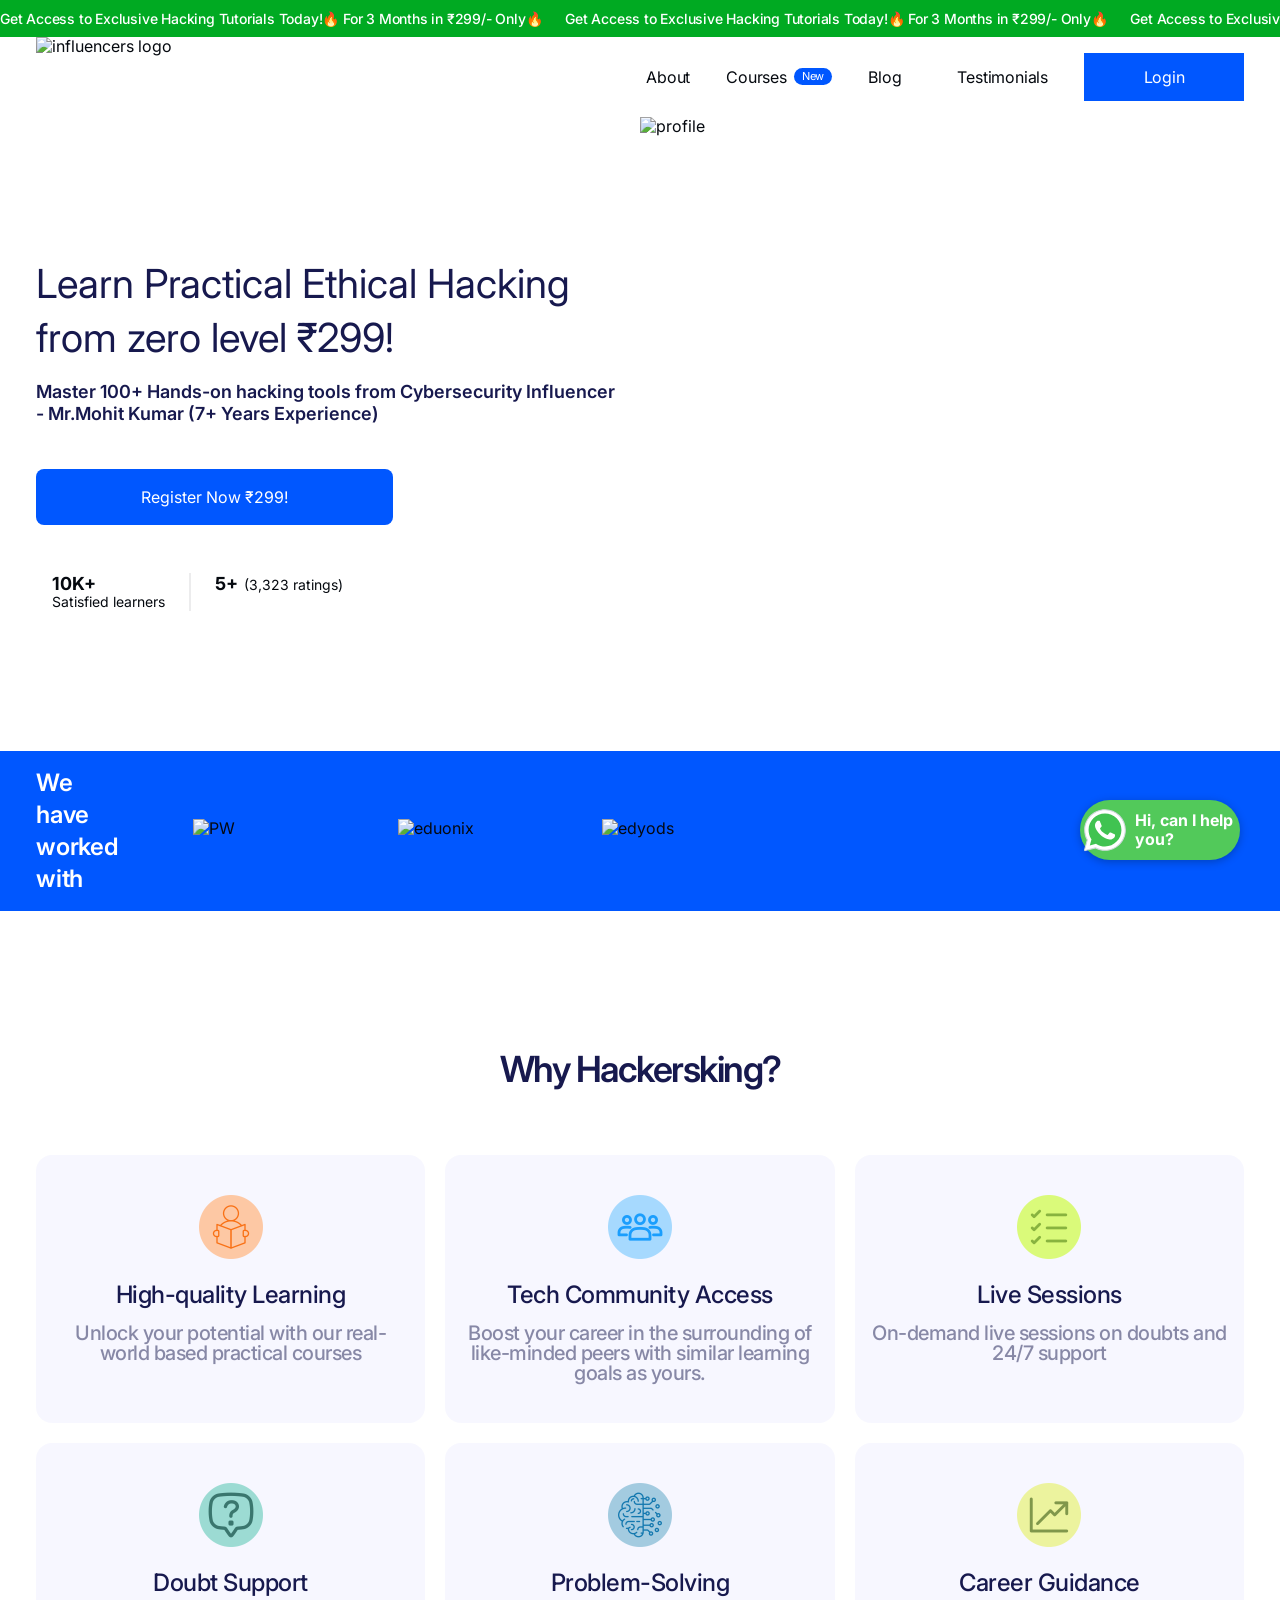
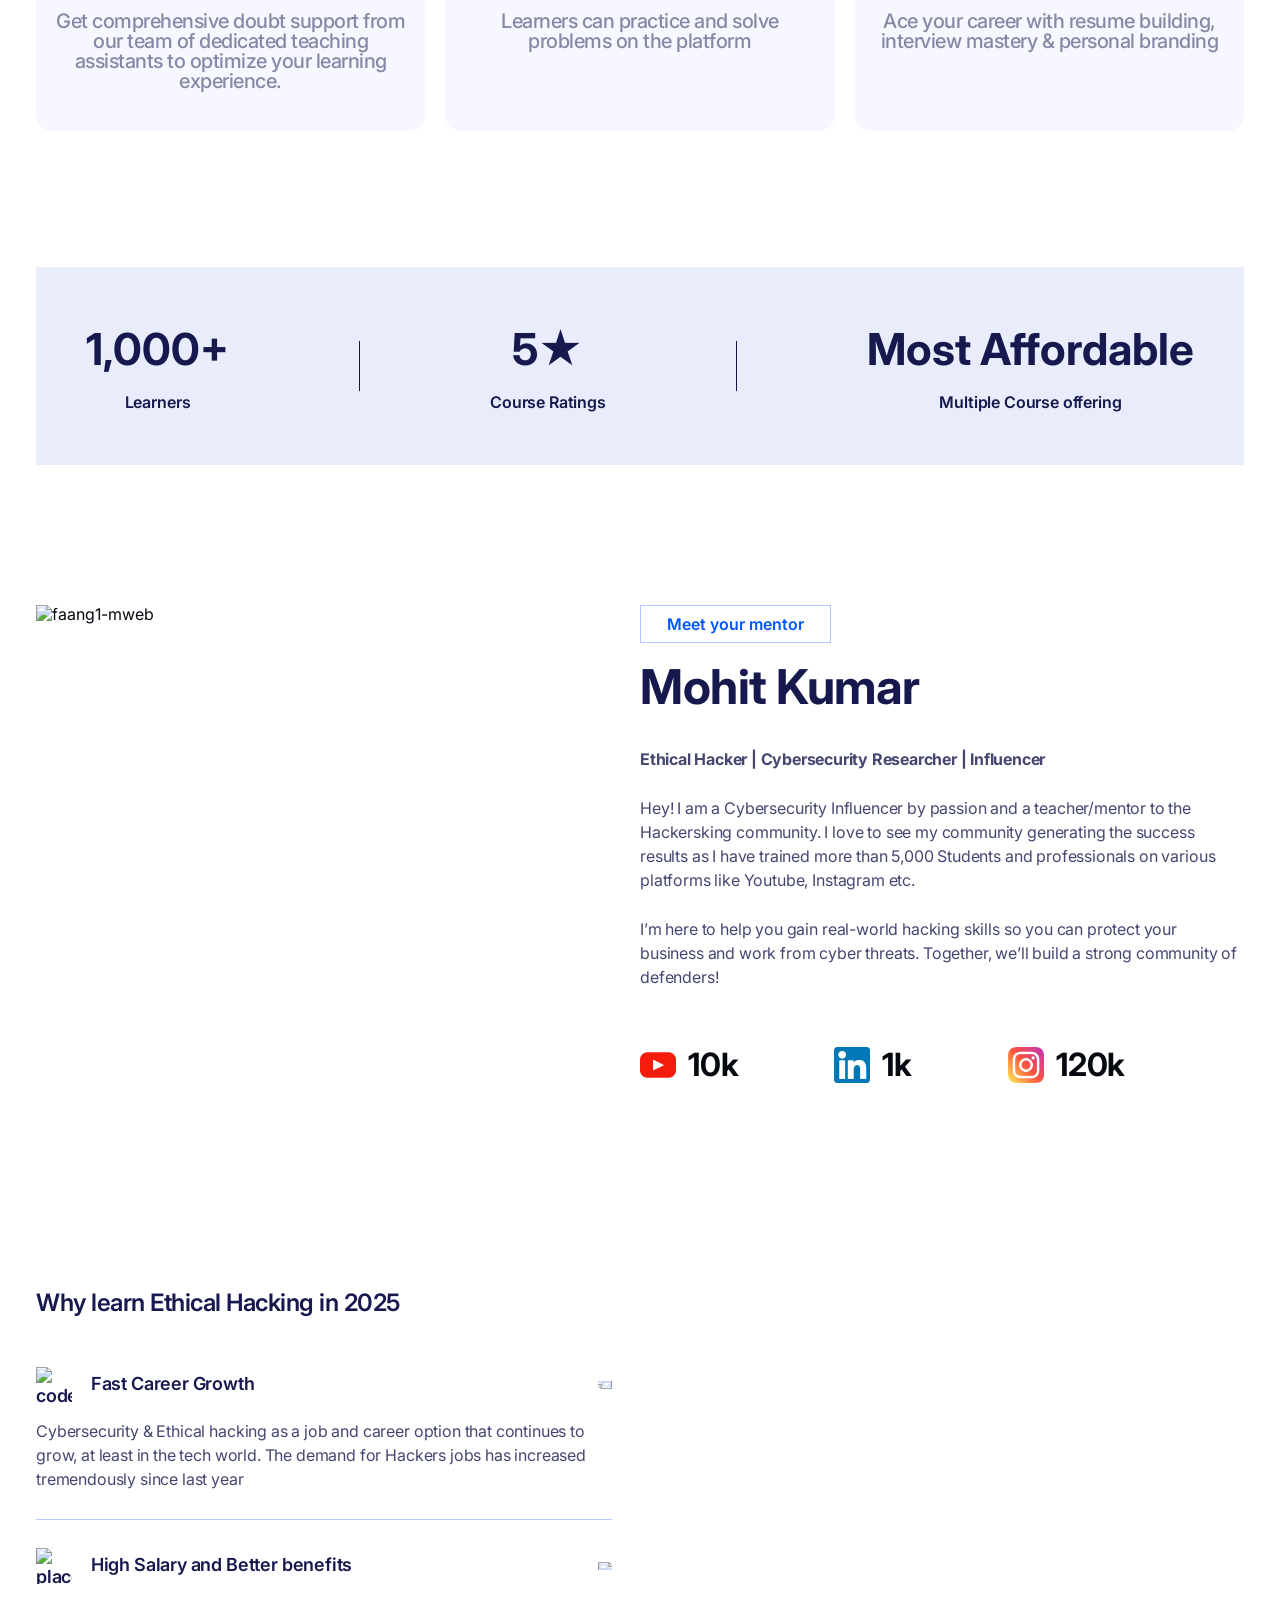
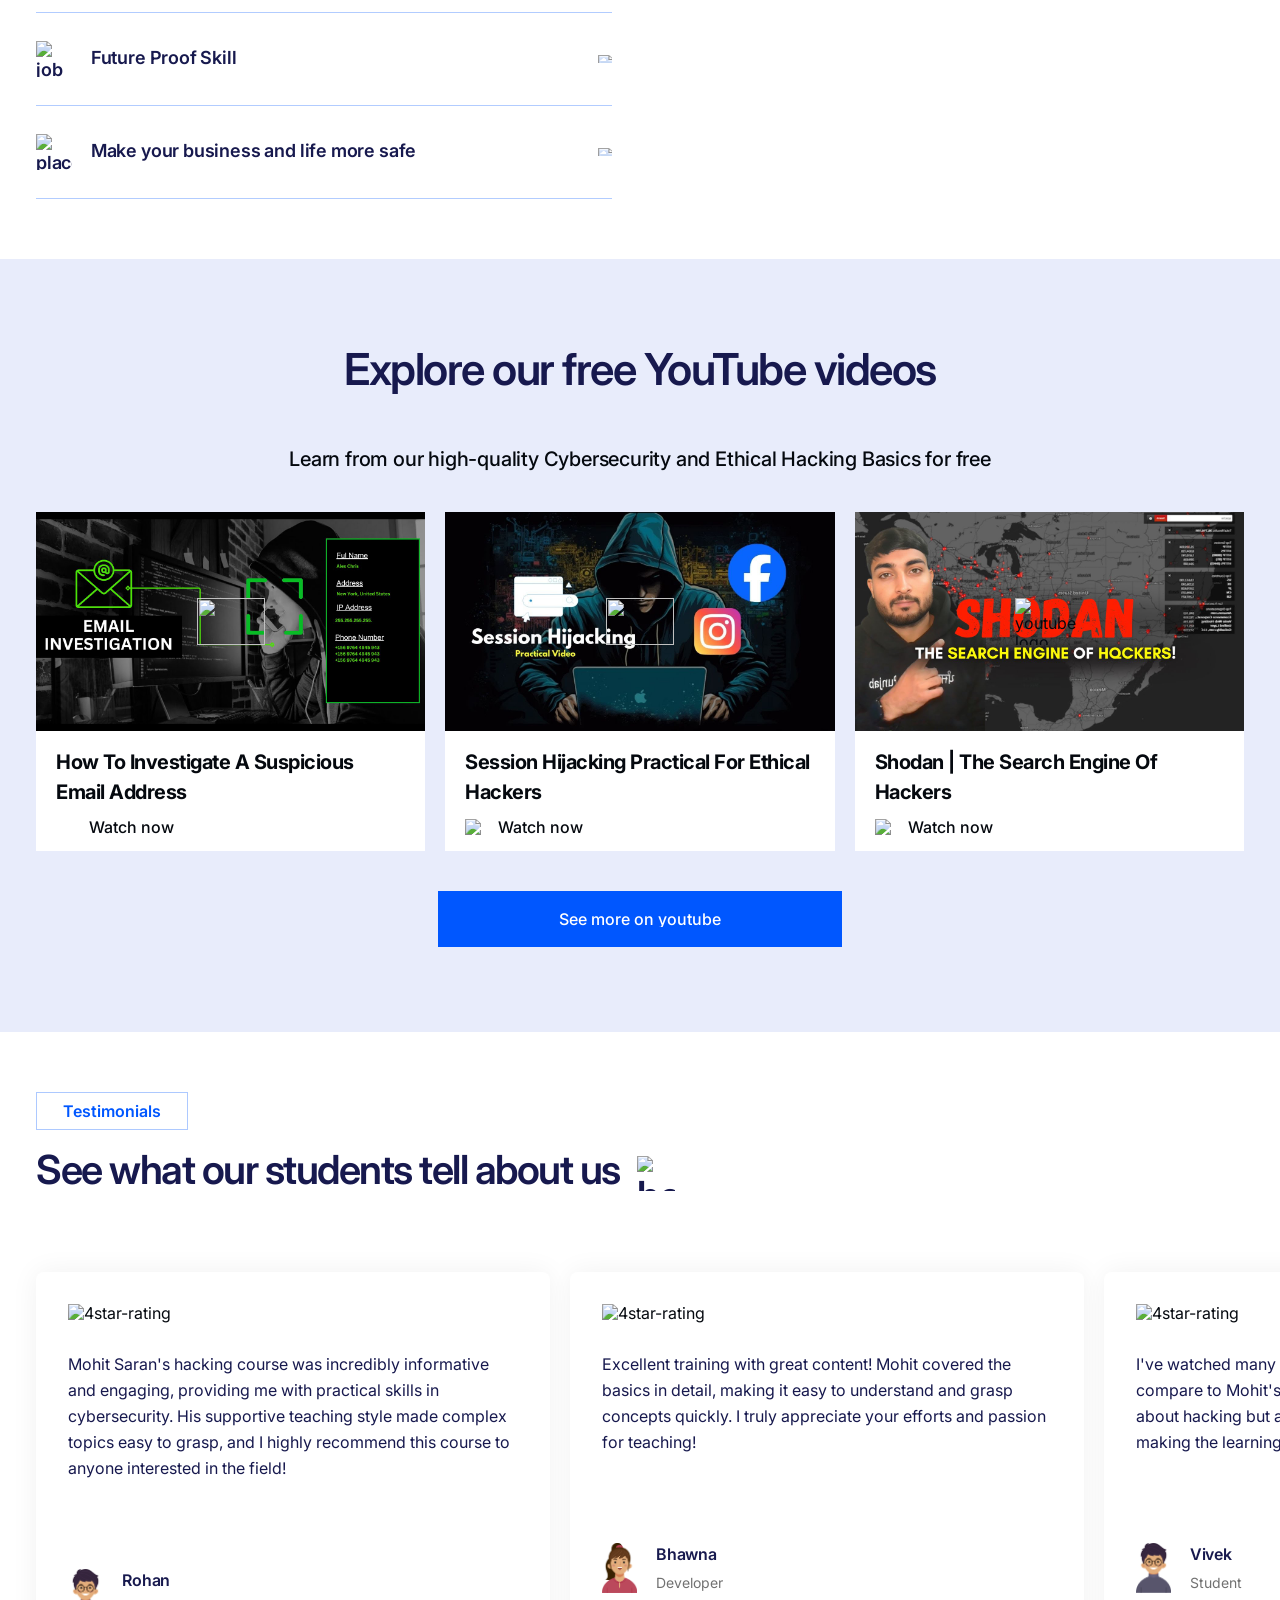
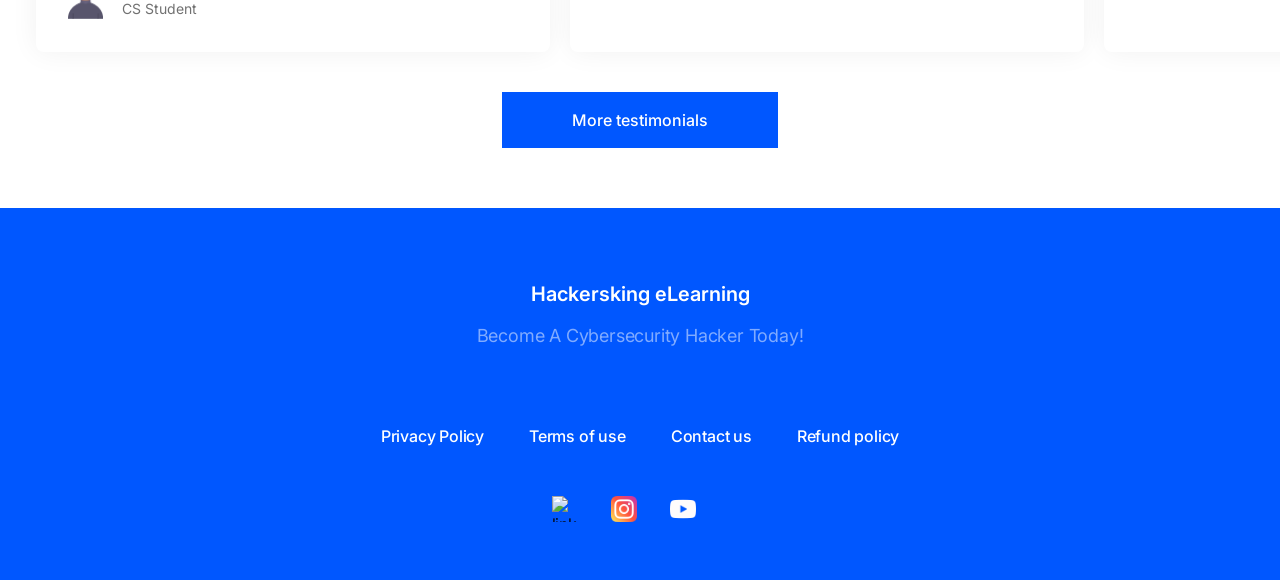
==== commit 07abc91b: "Update index.html" ====
--- a/index.html
+++ b/index.html
@@ -147,7 +147,7 @@
                 <div class="flex flex-col-reverse lg:flex-row">
                   <img src="https://hackersking.b-cdn.net/Images/testimonials.png" alt="" />
                   <div class="flex flex-col ml-2 mb-2 lg:mb-0">
-                    <h6 class="font-bold text-[20px] lg:text-18">15K+</h6>
+                    <h6 class="font-bold text-[20px] lg:text-18">10K+</h6>
                     <span class="font-khula lg:text-14 text-16 mt-0 whitespace-nowrap">Satisfied learners</span>
                   </div>
                 </div>
@@ -155,7 +155,7 @@
                 <div class="flex flex-col">
                   <div class="flex items-start">
                     <h6 class="mr-[14px] font-bold text-[20px] lg:text-18">5+<span
-                        class="text-14 font-normal ml-[6px]">(12,323 ratings) </span></h6>
+                        class="text-14 font-normal ml-[6px]">(3,323 ratings) </span></h6>
   
                   </div>
                   <div class="flex gap-[2px]">
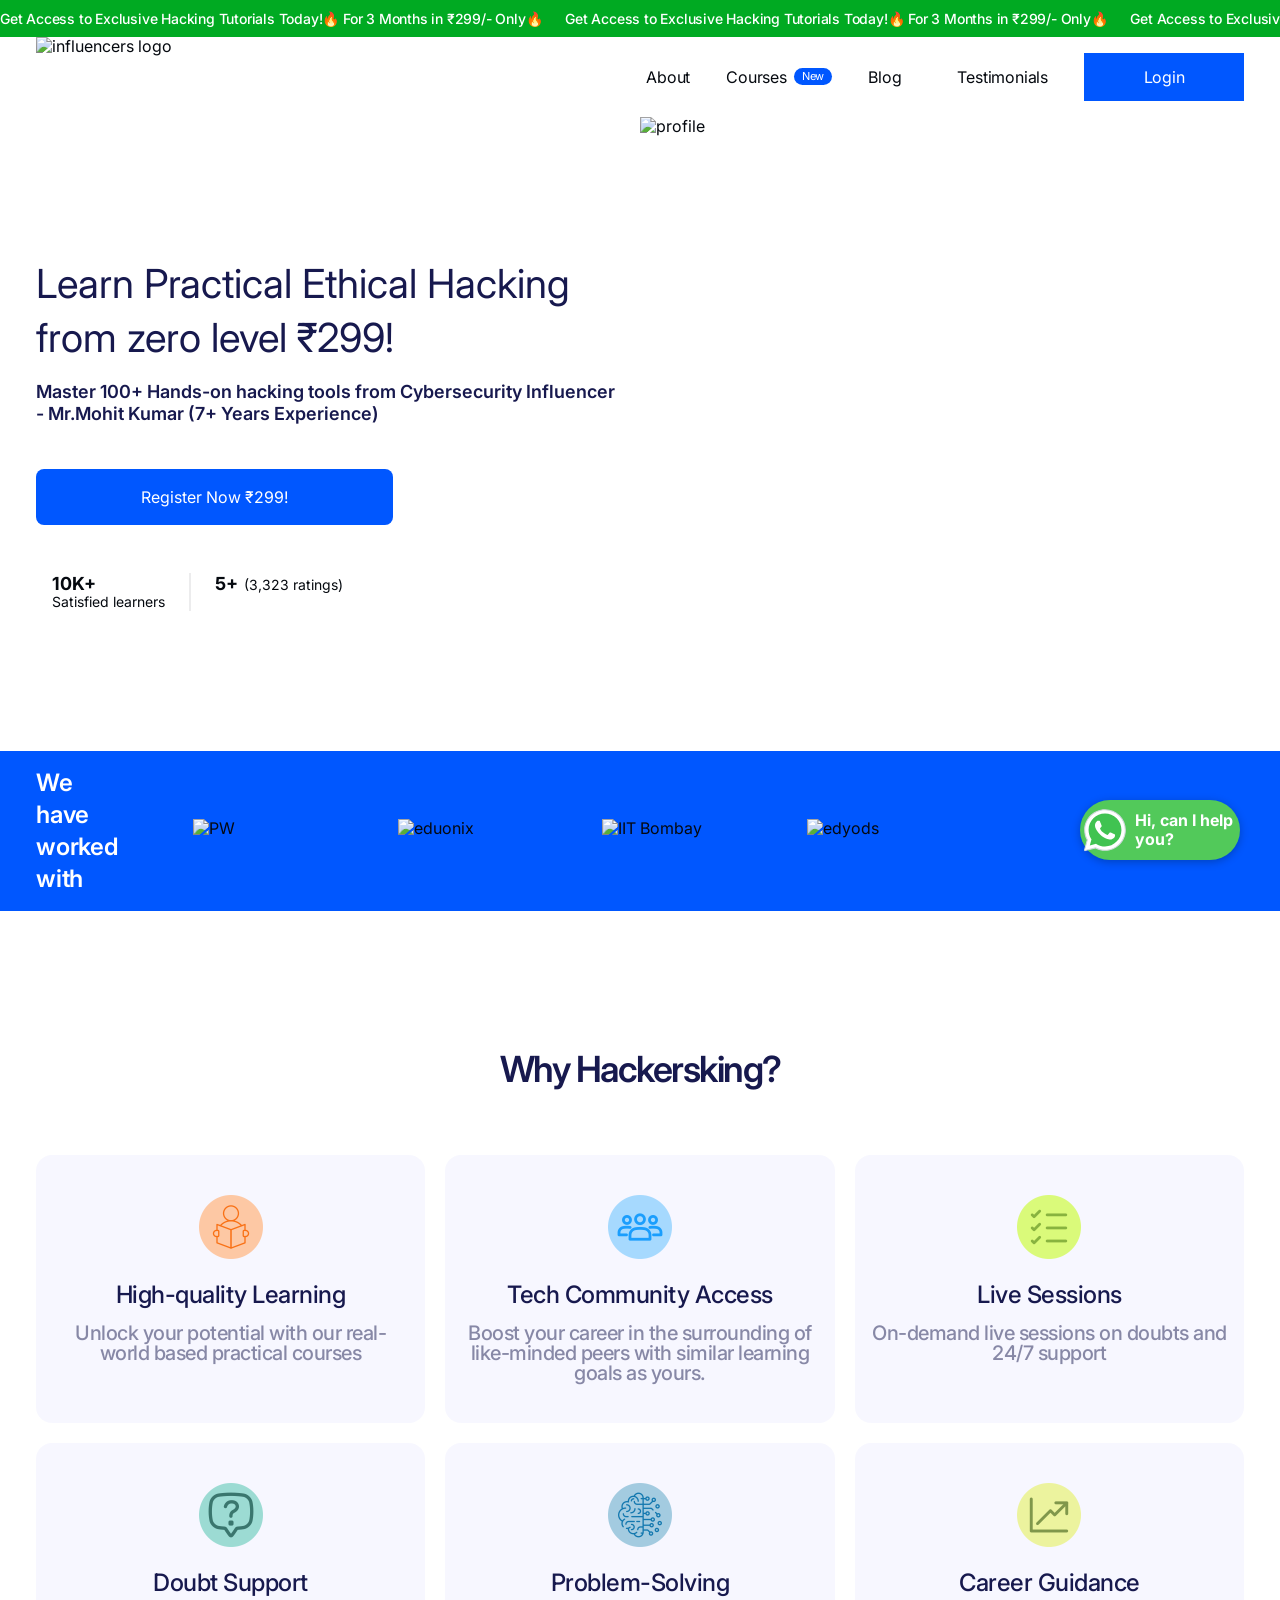
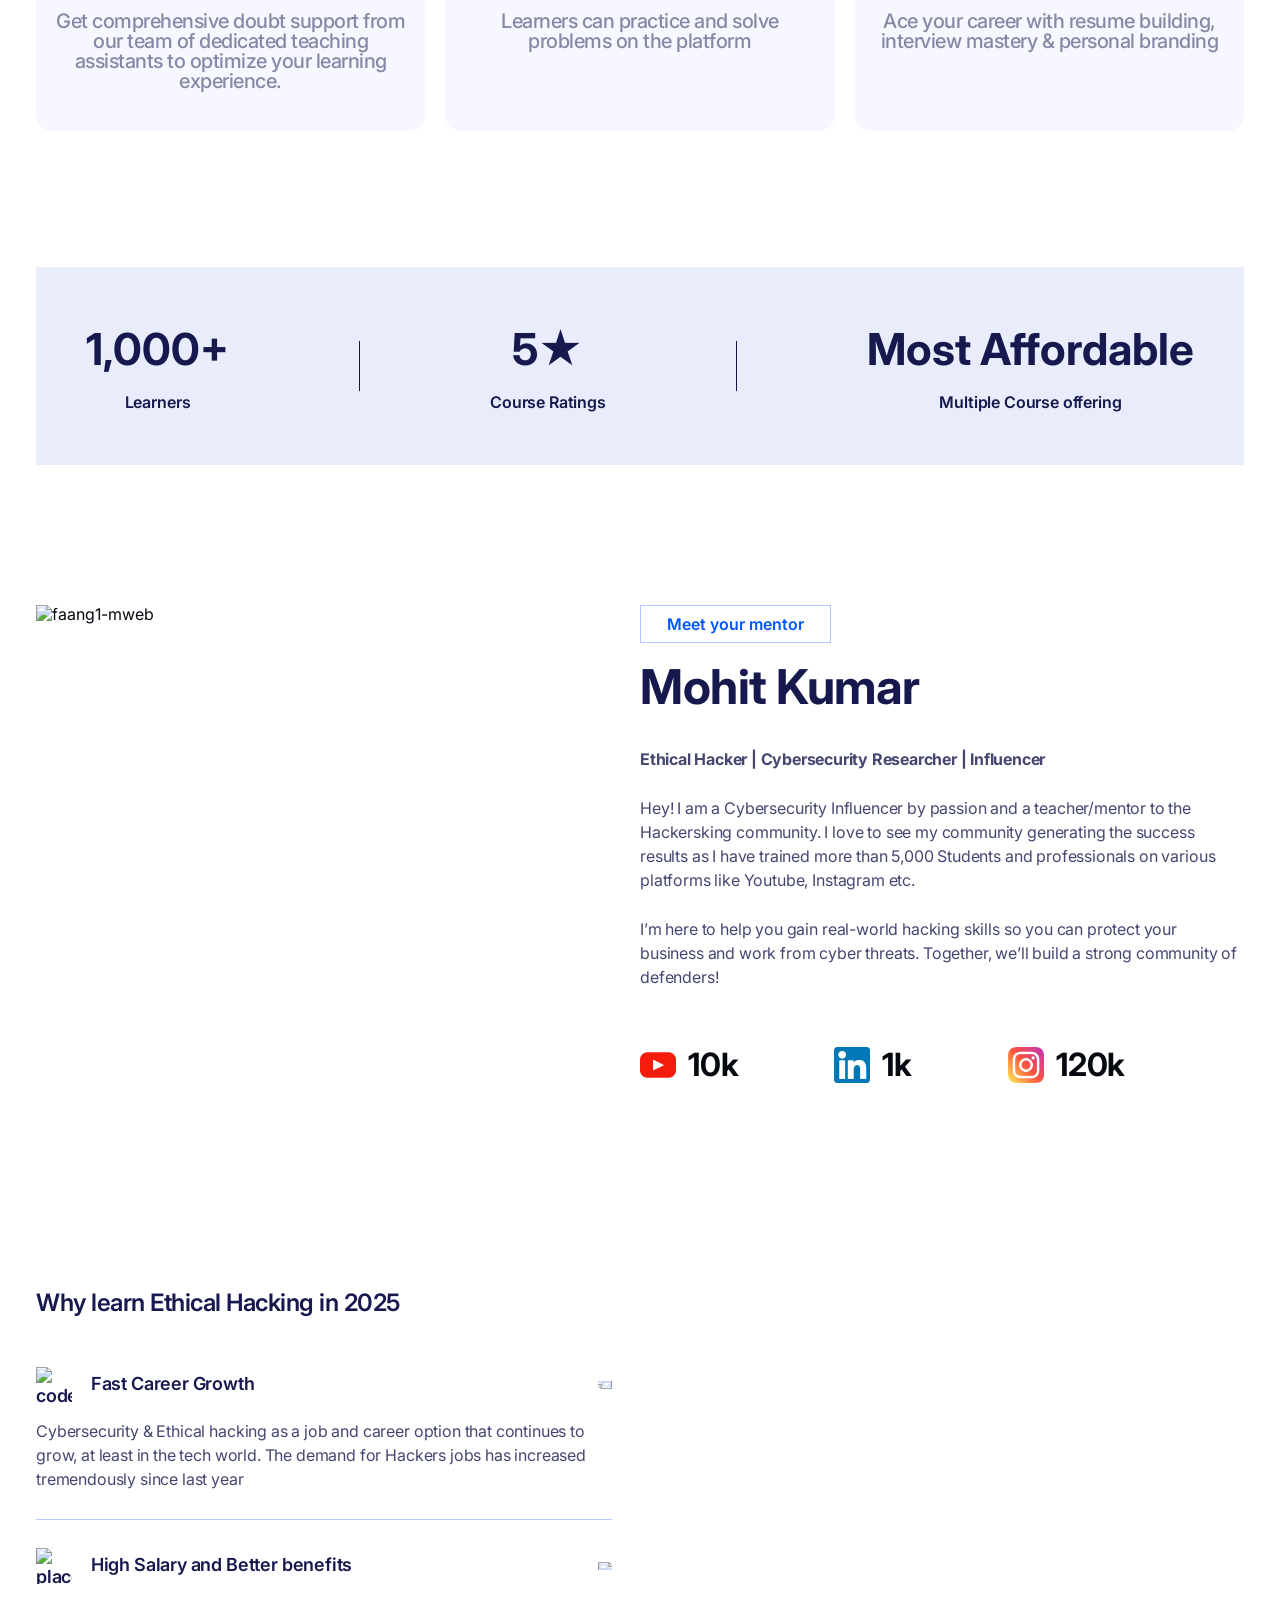
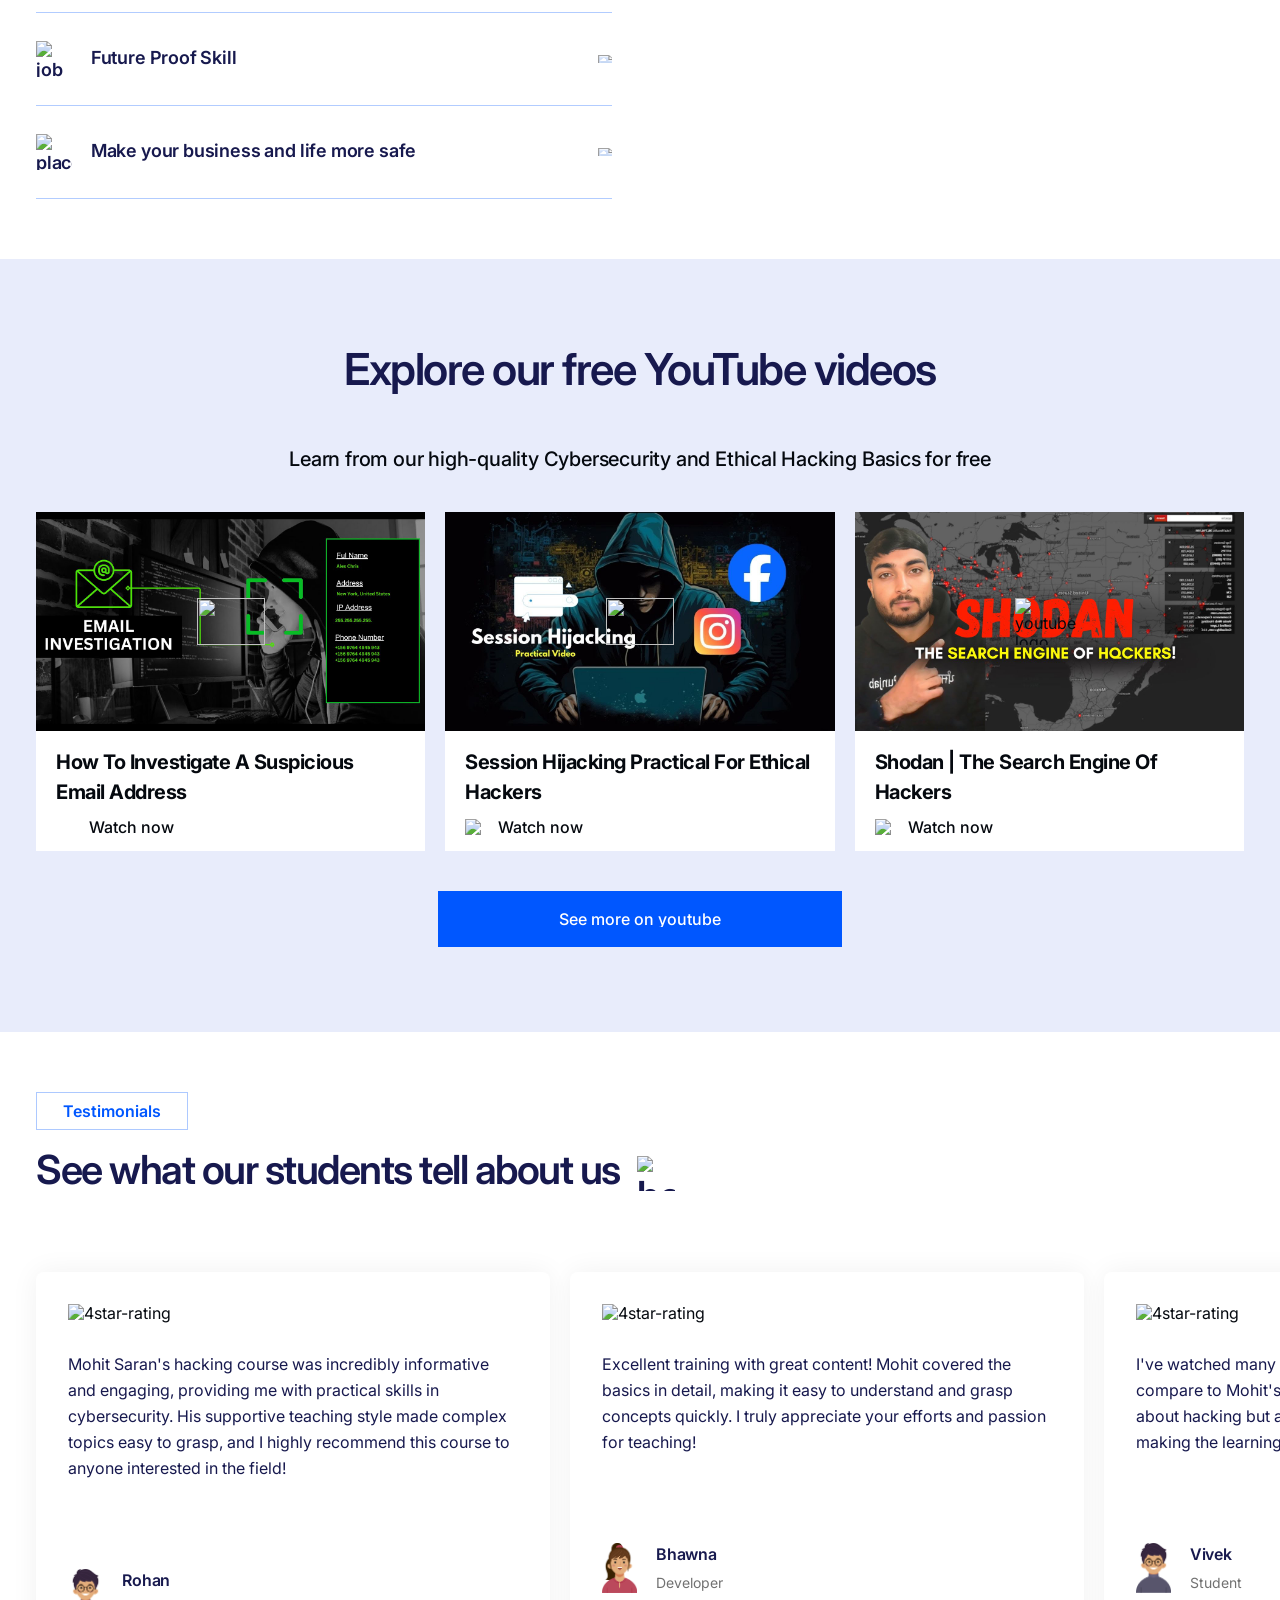
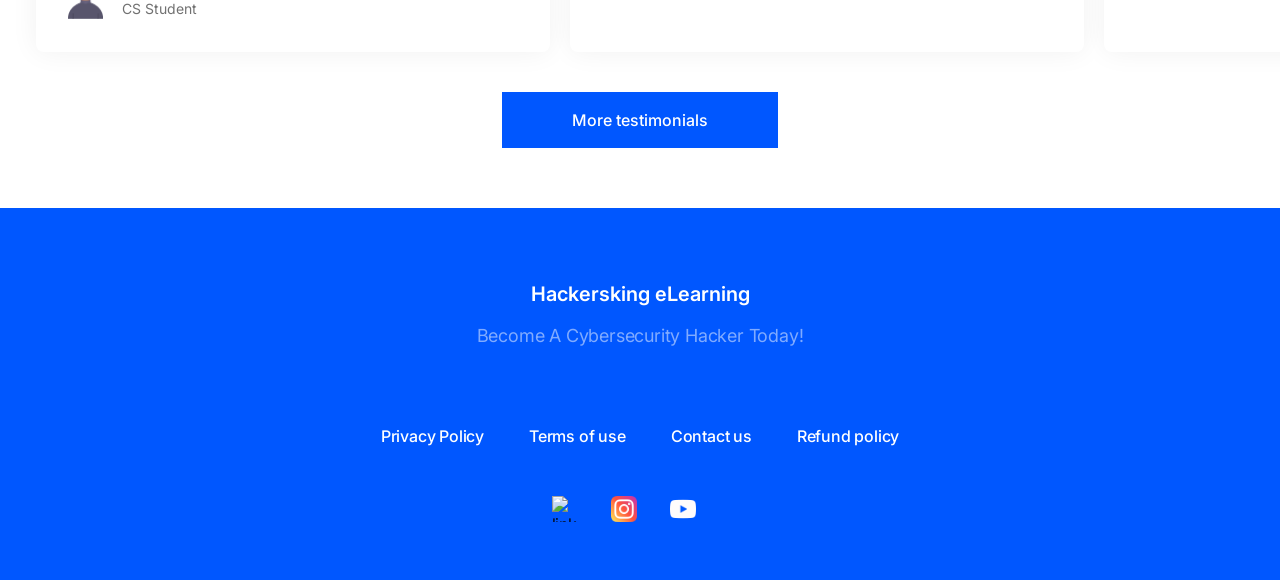
==== commit 2b381653: "Update index.html" ====
--- a/index.html
+++ b/index.html
@@ -324,6 +324,19 @@
                       width="114"
                       height="25"
                       alt="eduonix"
+                    />
+                  </div>
+                </div>
+
+                 <div class="item">
+                  <div class="flex justify-center items-center">
+                    <img
+                      src="https://hackersking.b-cdn.net/Images/Brands-logo/IIT-Mumbai-logo.png"
+                      loading="lazy"
+                      class="max-w-[100px] md:max-w-[140px]"
+                      width="114"
+                      height="25"
+                      alt="IIT Bombay"
                     />
                   </div>
                 </div>
